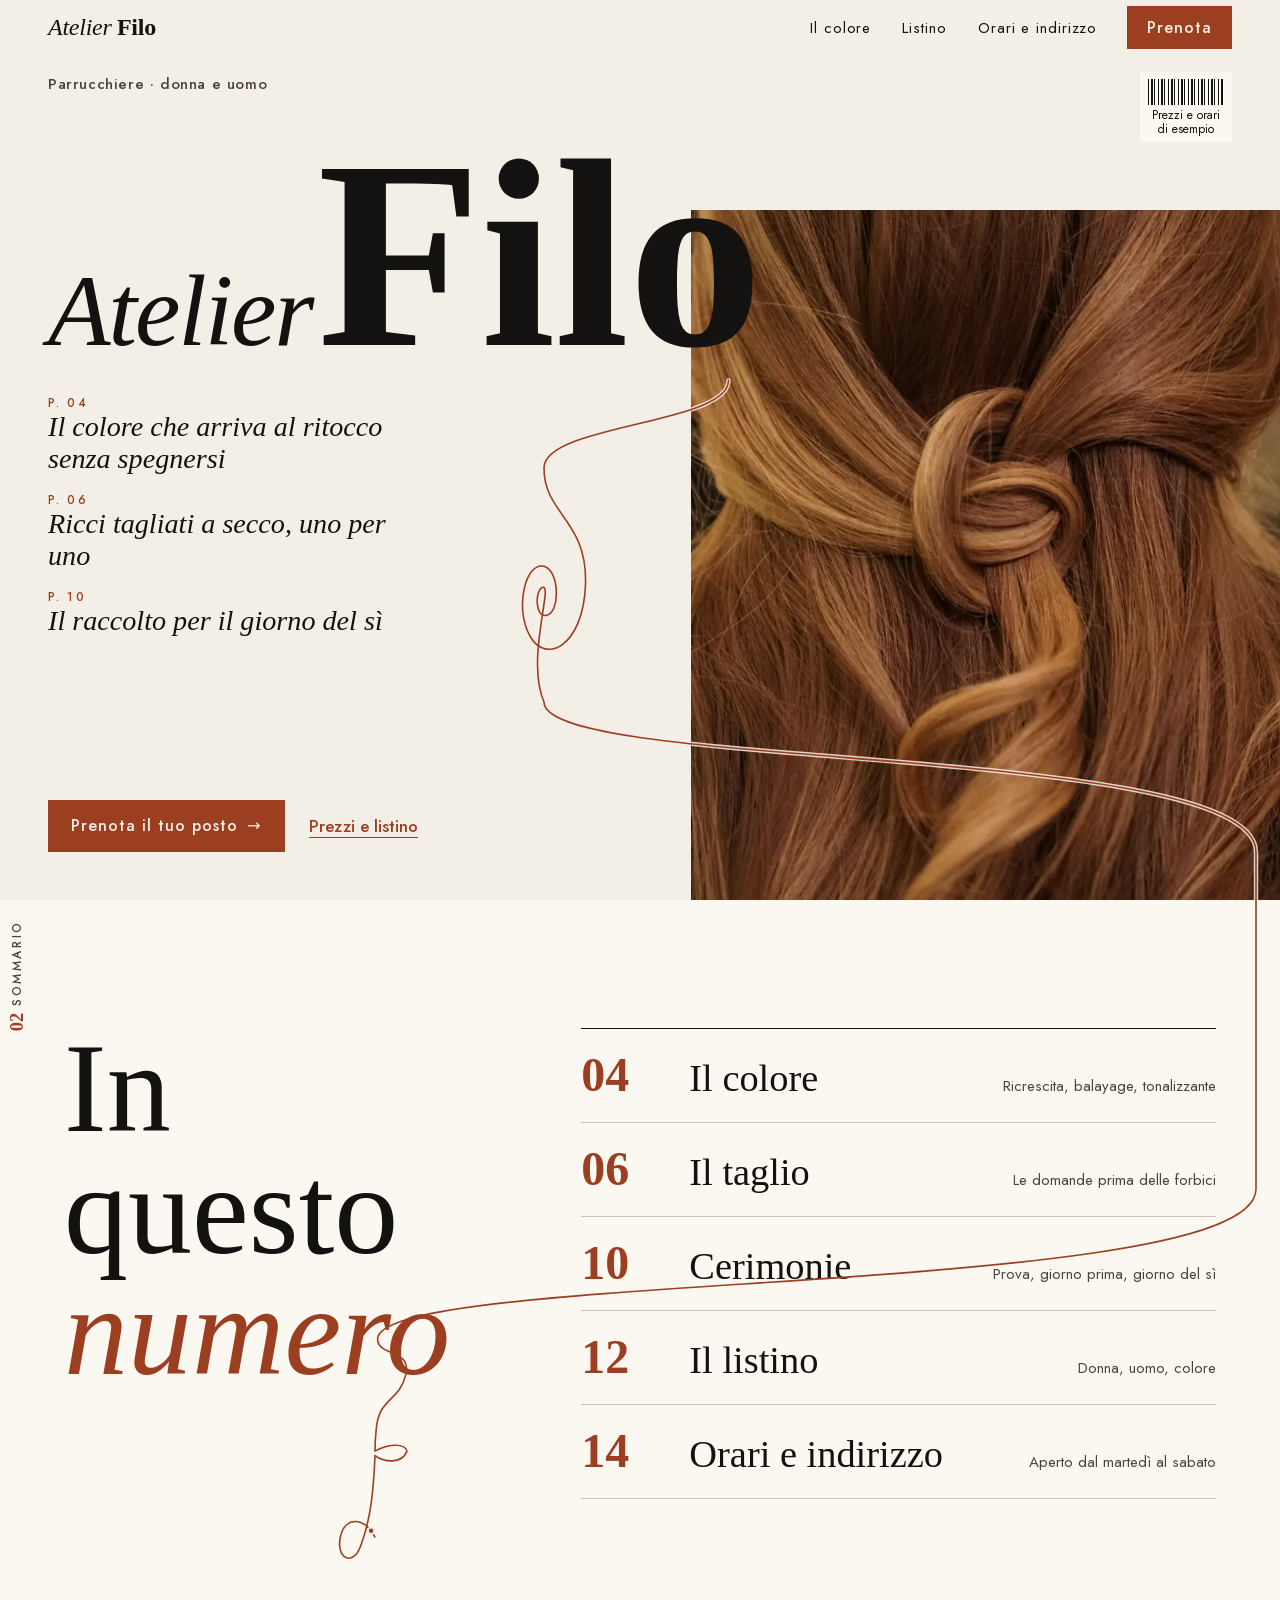
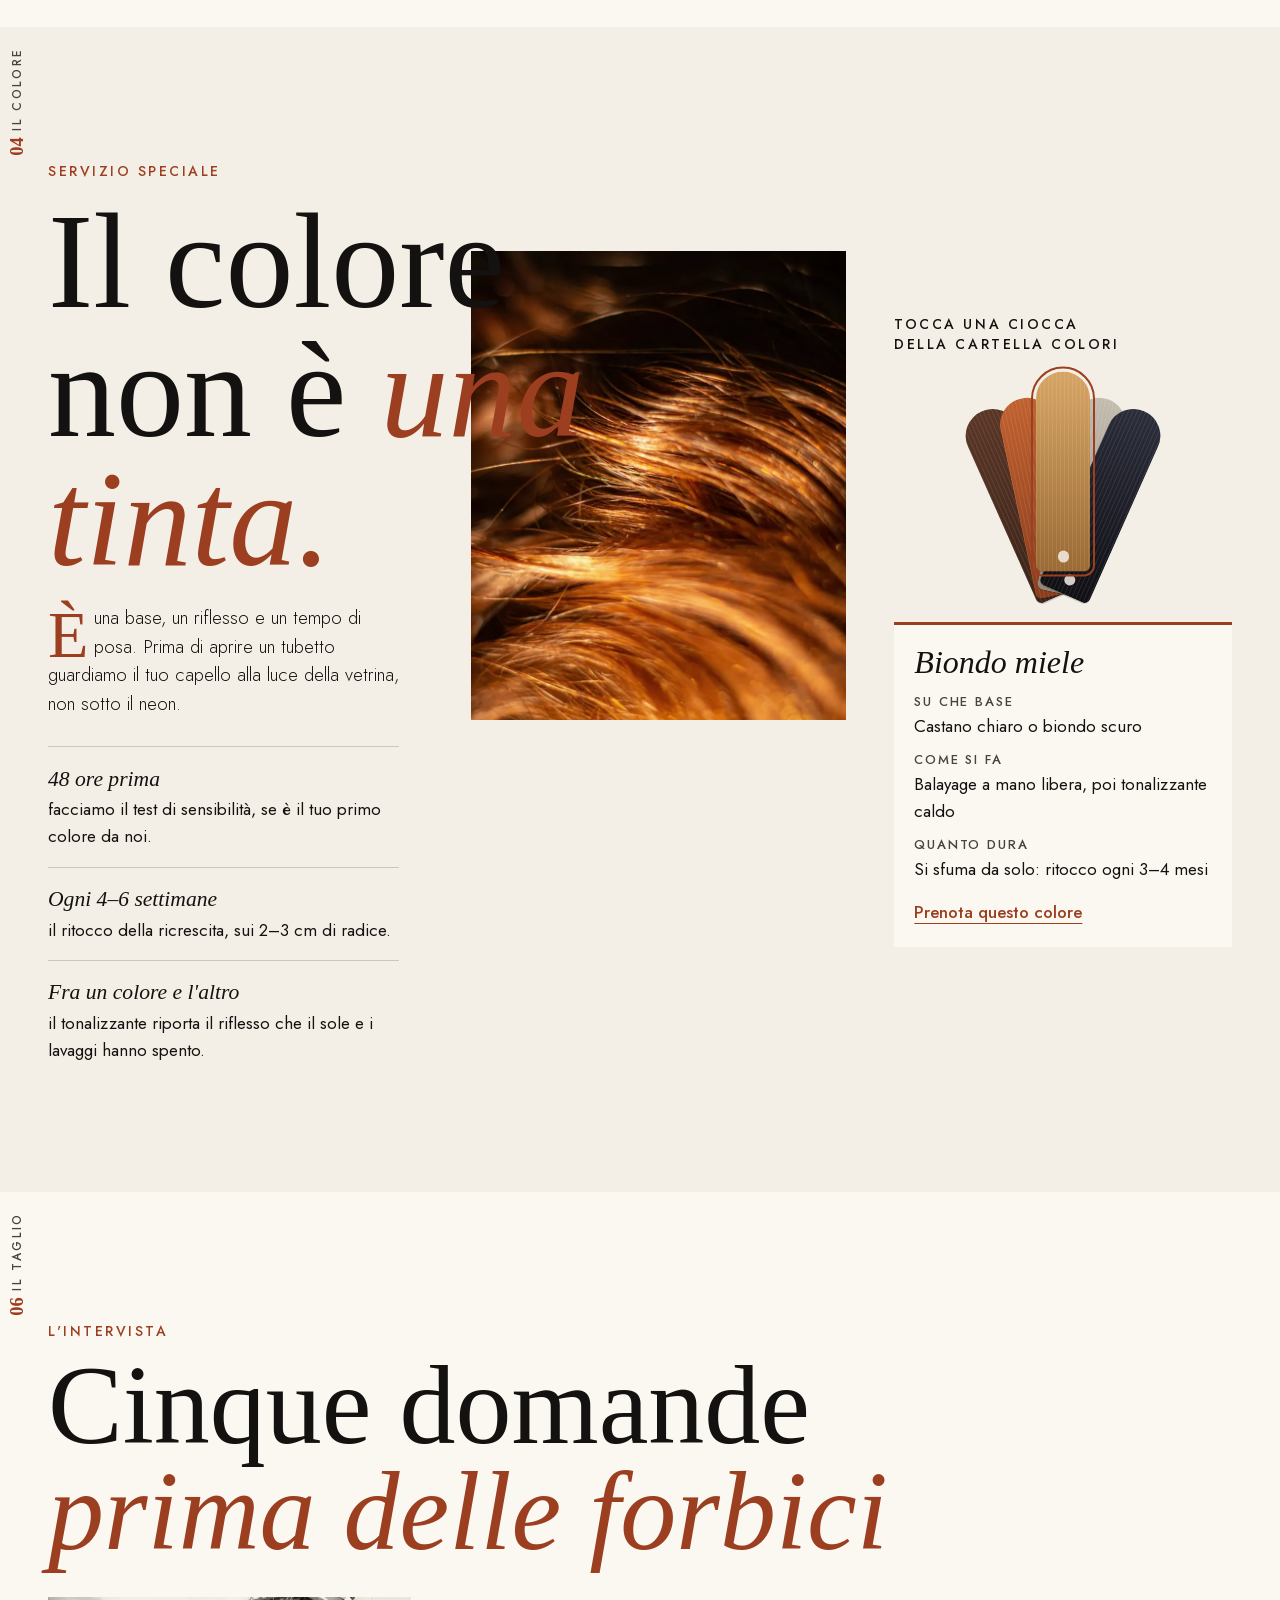
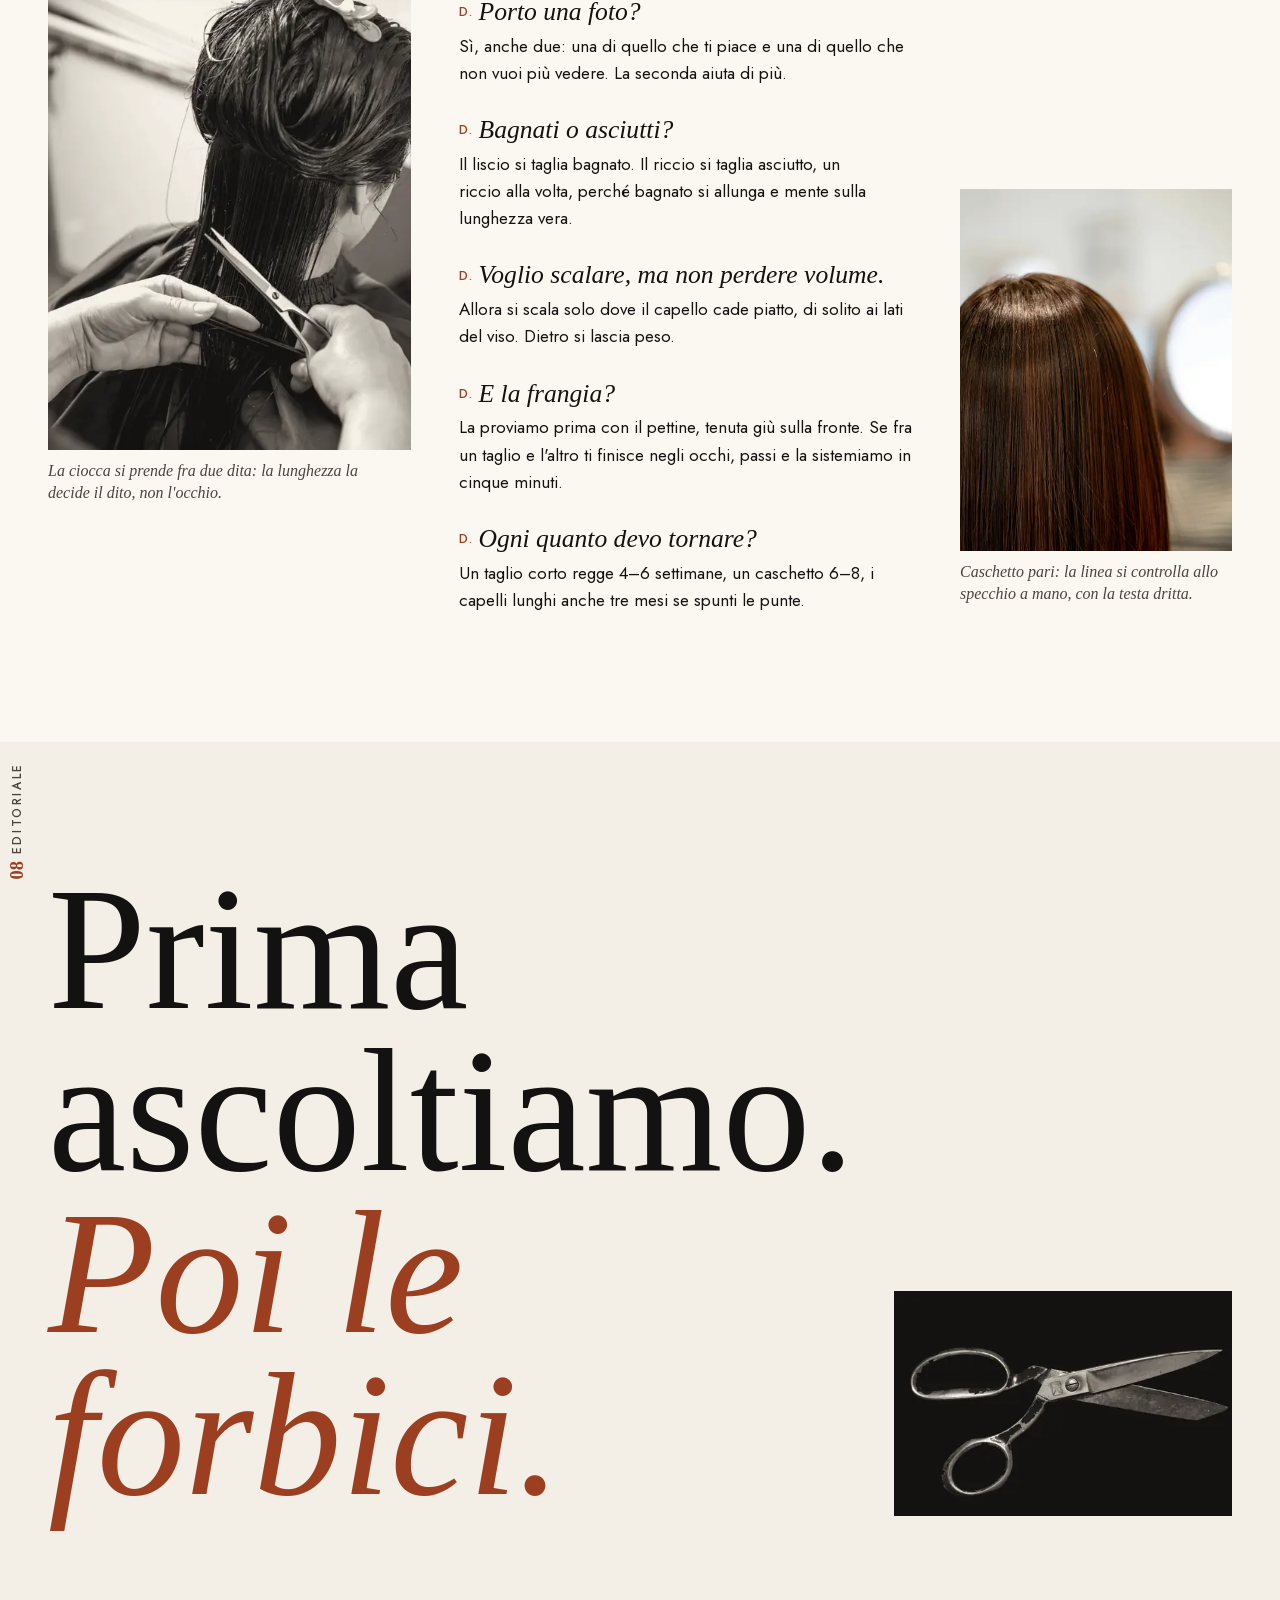
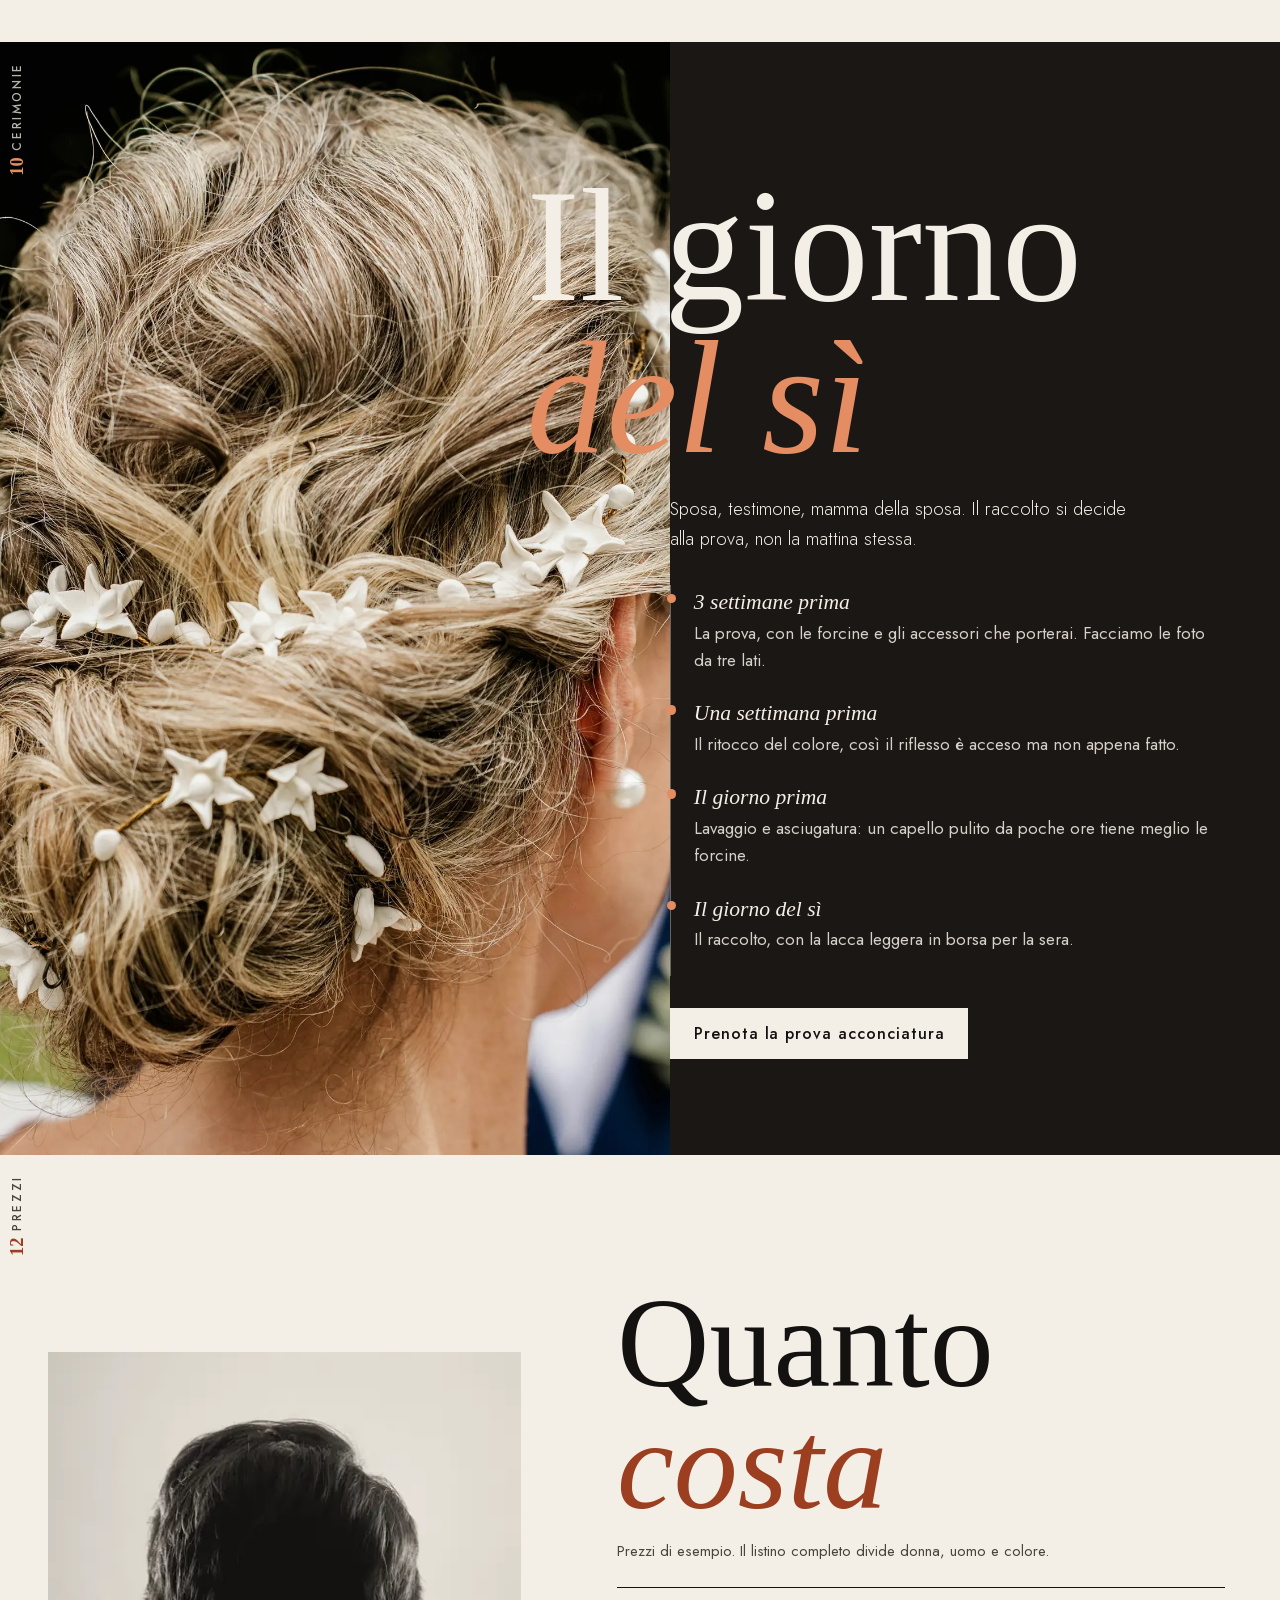
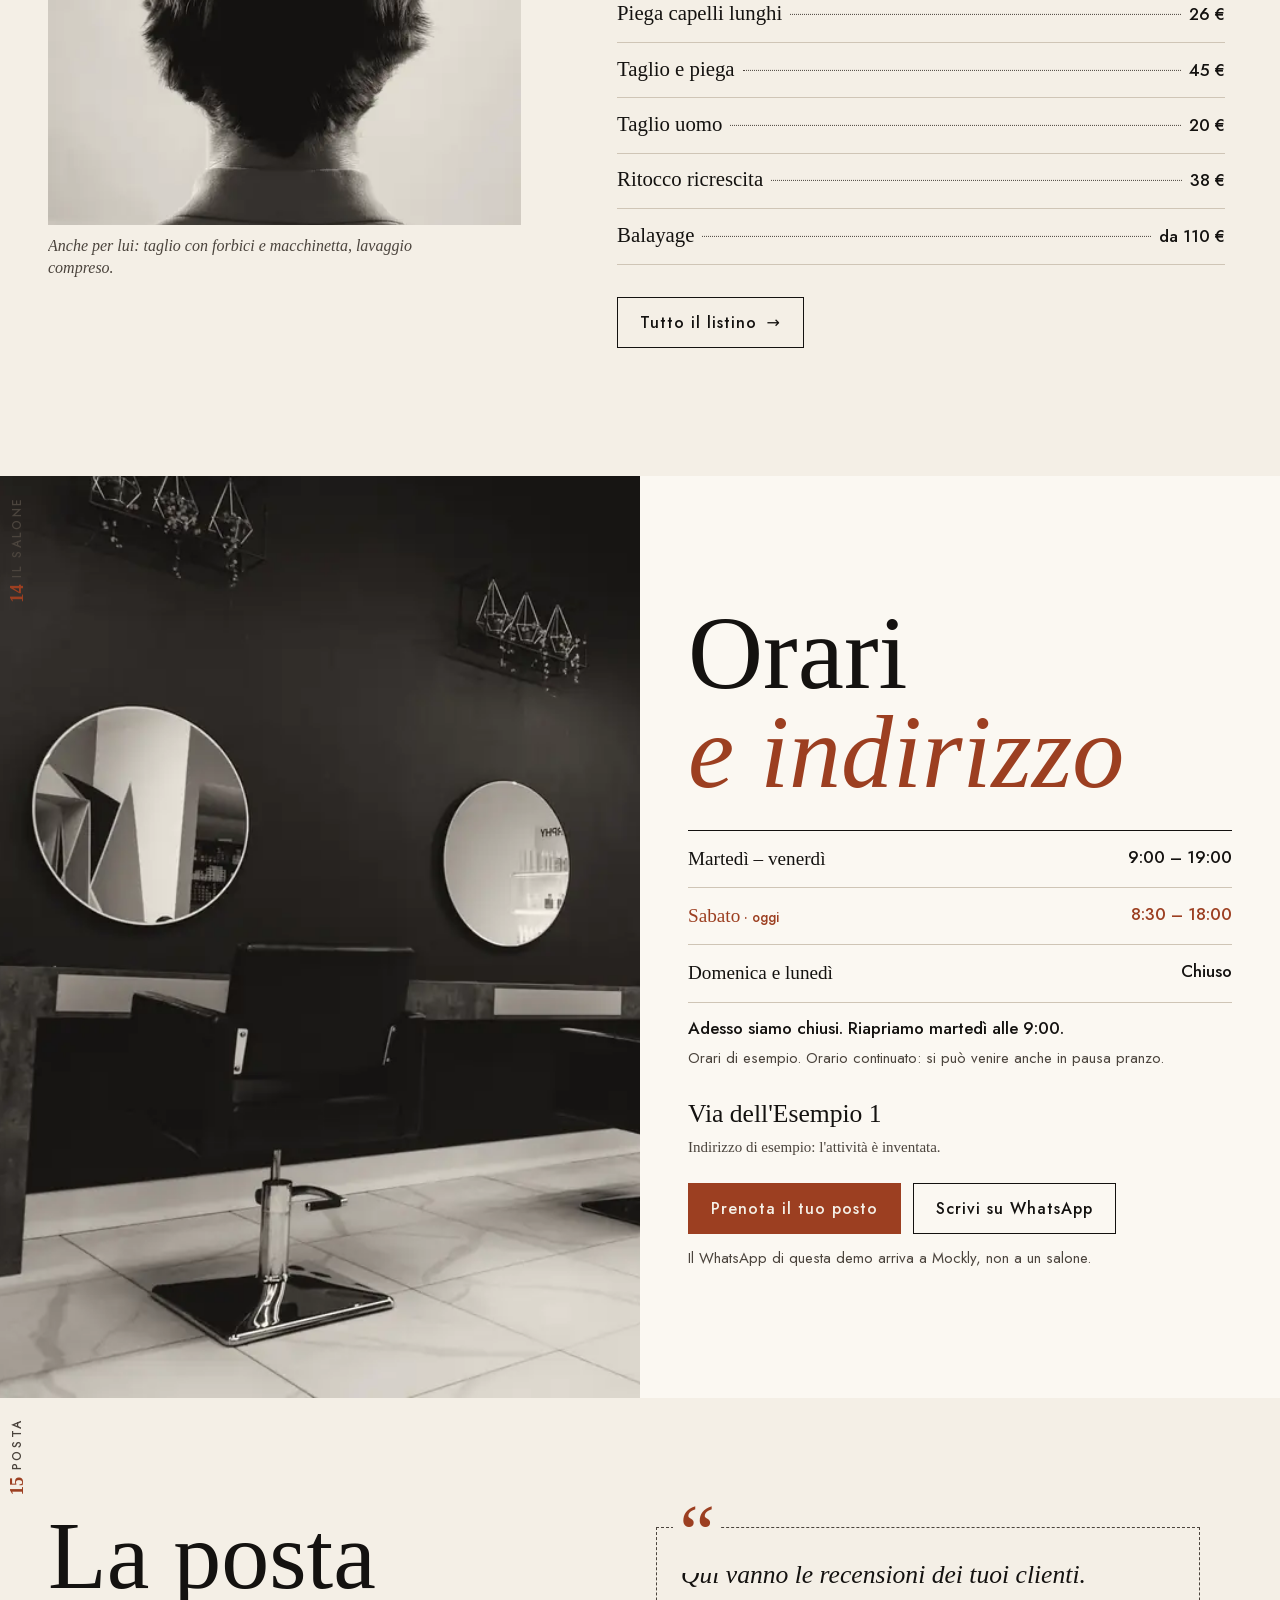
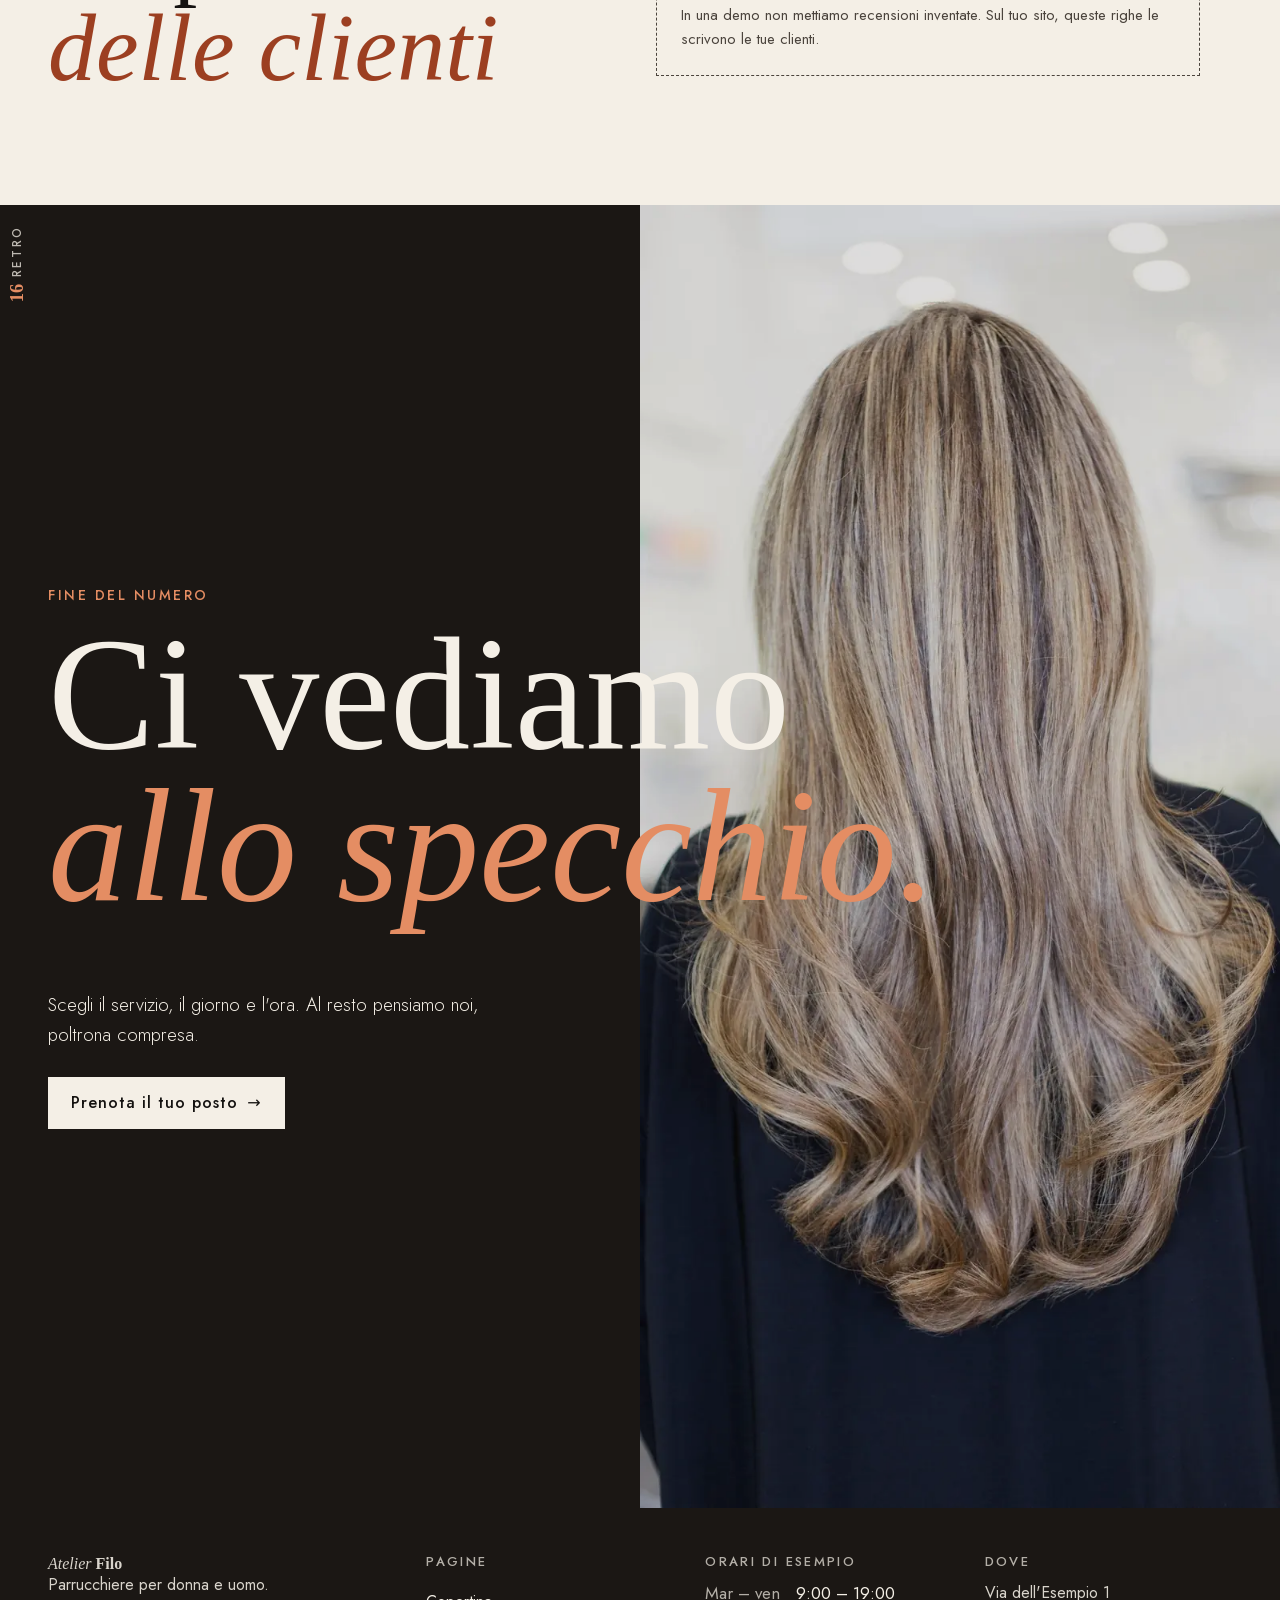
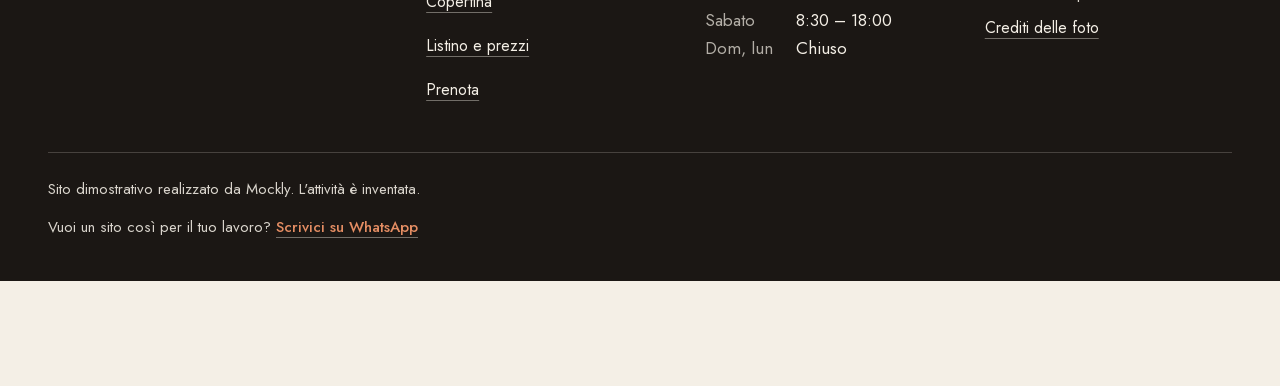
==== index.html @ 31a77845 "Bozza della home di Atelier Filo (lavoro in corso) Co-Authored-By: Claude Opus 5.5 <noreply@anthropi" ====
<!doctype html>
<html lang="it">
<head>
  <meta charset="utf-8">
  <meta name="viewport" content="width=device-width, initial-scale=1, viewport-fit=cover">
  <title>Atelier Filo — Parrucchiere per donna e uomo (sito dimostrativo)</title>
  <meta name="description" content="Atelier Filo, parrucchiere per donna e uomo: taglio, colore, balayage e raccolti da cerimonia. Listino e prenotazione in tre passi. Sito dimostrativo di Mockly: l'attività è inventata.">
  <meta name="theme-color" content="#f4efe6">
  <link rel="canonical" href="https://mockly-website.github.io/Atelier-Filo/">
  <meta property="og:type" content="website">
  <meta property="og:locale" content="it_IT">
  <meta property="og:title" content="Atelier Filo — un salone raccontato come una rivista">
  <meta property="og:description" content="Sito dimostrativo di Mockly per un parrucchiere: listino filtrabile e prenotazione in tre passi su WhatsApp.">
  <meta property="og:image" content="https://mockly-website.github.io/Atelier-Filo/assets/img/anteprima-social.jpg">
  <meta property="og:image:width" content="1200">
  <meta property="og:image:height" content="630">
  <meta property="og:image:alt" content="La copertina di Atelier Filo: la scritta del salone sopra una treccia ramata">
  <meta name="twitter:card" content="summary_large_image">
  <link rel="icon" href="assets/img/favicon.svg" type="image/svg+xml">
  <link rel="apple-touch-icon" href="assets/img/apple-touch-icon.png">
  <link rel="manifest" href="site.webmanifest">
  <link rel="preload" href="assets/fonts/bodoni-moda.woff2" as="font" type="font/woff2" crossorigin>
  <link rel="preload" as="image" href="assets/img/copertina-800.webp" imagesrcset="assets/img/copertina-480.webp 480w, assets/img/copertina-800.webp 800w, assets/img/copertina-1200.webp 1200w, assets/img/copertina-1600.webp 1600w" imagesizes="(min-width: 64em) 46vw, 100vw">
  <link rel="stylesheet" href="assets/css/style.css?v=2">
  <link rel="stylesheet" href="assets/css/home.css?v=2">
  <script>document.documentElement.classList.add('js')</script>
</head>
<body class="page-home has-dock">
  <a class="skip" href="#contenuto">Vai al contenuto</a>

  <header class="mast mast--cover" data-mast>
    <p class="mast__issue" aria-hidden="true">Numero speciale</p>
    <a class="mast__name" href="index.html" aria-label="Atelier Filo, torna alla copertina">Atelier <span>Filo</span></a>
    <nav class="mast__nav" aria-label="Principale">
      <a href="#colore">Il colore</a>
      <a href="servizi.html">Listino</a>
      <a href="#salone">Orari e indirizzo</a>
    </nav>
    <a class="btn btn--copper mast__book" href="prenota.html">Prenota</a>
    <button class="mast__menu" type="button" aria-expanded="false" aria-controls="indice" data-menu-open>
      Indice <span class="mast__menu-lines" aria-hidden="true"></span>
    </button>
  </header>

  <div class="index" id="indice" role="dialog" aria-modal="true" aria-label="Indice del sito" data-menu>
    <div class="index__veil" data-menu-close></div>
    <div class="index__sheet">
      <div class="index__top">
        <span class="kicker">Indice</span>
        <button class="index__close" type="button" aria-label="Chiudi l'indice" data-menu-close>&times;</button>
      </div>
      <ol class="index__list">
        <li><a href="index.html" aria-current="page"><span class="index__num">01</span><span class="index__label">Copertina</span></a></li>
        <li><a href="#colore"><span class="index__num">04</span><span class="index__label">Il colore</span></a></li>
        <li><a href="#taglio"><span class="index__num">06</span><span class="index__label">Il taglio</span></a></li>
        <li><a href="#cerimonie"><span class="index__num">10</span><span class="index__label">Cerimonie</span></a></li>
        <li><a href="servizi.html"><span class="index__num">12</span><span class="index__label">Listino e prezzi</span></a></li>
        <li><a href="#salone"><span class="index__num">14</span><span class="index__label">Orari e indirizzo</span></a></li>
      </ol>
      <div class="index__foot">
        <a class="btn btn--copper" href="prenota.html">Prenota il tuo posto <span class="btn__arrow" aria-hidden="true">→</span></a>
        <p>Si prenota in tre passi: servizio, giorno, ora.</p>
      </div>
    </div>
  </div>

  <main id="contenuto">

    <!-- 01 Copertina -->
    <section class="cover" aria-labelledby="titolo">
      <p class="cover__tag" data-cover-in>Parrucchiere · donna e uomo</p>
      <h1 class="cover__mast" id="titolo">
        <span class="cover__pre" data-cover-in>Atelier</span>
        <span class="cover__name" data-cover-in>Fil<span class="cover__o">o<span class="cover__start" data-hair-start></span></span></span>
      </h1>
      <figure class="cover__photo" data-cover-photo data-hair-halo>
        <img src="assets/img/copertina-800.webp"
             srcset="assets/img/copertina-480.webp 480w, assets/img/copertina-800.webp 800w, assets/img/copertina-1200.webp 1200w, assets/img/copertina-1600.webp 1600w"
             sizes="(min-width: 64em) 46vw, 100vw" width="1600" height="2616"
             alt="Capelli ramati lunghi visti da dietro, raccolti in un nodo morbido con un ricciolo che scende" fetchpriority="high">
      </figure>
      <ul class="cover__lines">
        <li data-cover-in><a href="#colore"><span>p. 04</span> Il colore che arriva al ritocco senza spegnersi</a></li>
        <li data-cover-in><a href="#taglio"><span>p. 06</span> Ricci tagliati a secco, uno per uno</a></li>
        <li data-cover-in><a href="#cerimonie"><span>p. 10</span> Il raccolto per il giorno del sì</a></li>
      </ul>
      <div class="cover__cta" data-cover-in>
        <a class="btn btn--copper" href="prenota.html">Prenota il tuo posto <span class="btn__arrow" aria-hidden="true">→</span></a>
        <a class="text-link" href="servizi.html">Prezzi e listino</a>
      </div>
      <p class="cover__barcode" aria-label="Avviso: prezzi e orari di esempio">
        <span class="cover__bars" aria-hidden="true"></span>
        <span>Prezzi e orari di esempio</span>
      </p>
      <div class="glyph glyph--cover" data-hair="ricciolo" aria-hidden="true"></div>
    </section>

    <!-- 02 Sommario -->
    <section class="contents" aria-labelledby="sommario-titolo">
      <p class="folio" aria-hidden="true"><b>02</b> Sommario</p>
      <div class="contents__inner">
        <h2 class="contents__title rise" id="sommario-titolo">In questo<br><em>numero</em></h2>
        <ol class="contents__list">
          <li class="rise"><a href="#colore"><span class="contents__num">04</span><span class="contents__name">Il colore</span><span class="contents__desc">Ricrescita, balayage, tonalizzante</span></a></li>
          <li class="rise" data-delay="1"><a href="#taglio"><span class="contents__num">06</span><span class="contents__name">Il taglio</span><span class="contents__desc">Le domande prima delle forbici</span></a></li>
          <li class="rise" data-delay="2"><a href="#cerimonie"><span class="contents__num">10</span><span class="contents__name">Cerimonie</span><span class="contents__desc">Prova, giorno prima, giorno del sì</span></a></li>
          <li class="rise" data-delay="3"><a href="servizi.html"><span class="contents__num">12</span><span class="contents__name">Il listino</span><span class="contents__desc">Donna, uomo, colore</span></a></li>
          <li class="rise" data-delay="3"><a href="#salone"><span class="contents__num">14</span><span class="contents__name">Orari e indirizzo</span><span class="contents__desc">Aperto dal martedì al sabato</span></a></li>
        </ol>
      </div>
      <div class="glyph glyph--contents" data-hair="f" aria-hidden="true"></div>
    </section>

    <!-- 04 Il colore -->
    <section class="color" id="colore" aria-labelledby="colore-titolo">
      <p class="folio" aria-hidden="true"><b>04</b> Il colore</p>
      <figure class="color__photo unveil" data-hair-halo>
        <img src="assets/img/riflesso-800.webp"
             srcset="assets/img/riflesso-480.webp 480w, assets/img/riflesso-800.webp 800w, assets/img/riflesso-1200.webp 1200w, assets/img/riflesso-1600.webp 1600w"
             sizes="(min-width: 64em) 40vw, 92vw" width="1600" height="1920" loading="lazy"
             alt="Primo piano di capelli castani con riflessi rame accesi dalla luce">
      </figure>
      <div class="color__text">
        <p class="kicker rise">Servizio speciale</p>
        <h2 class="color__title rise" id="colore-titolo">Il colore<br>non è <em>una tinta.</em></h2>
        <p class="color__lead rise">È una base, un riflesso e un tempo di posa. Prima di aprire un tubetto guardiamo il tuo capello alla luce della vetrina, non sotto il neon.</p>
        <ul class="color__facts">
          <li class="rise"><strong>48 ore prima</strong> facciamo il test di sensibilità, se è il tuo primo colore da noi.</li>
          <li class="rise" data-delay="1"><strong>Ogni 4–6 settimane</strong> il ritocco della ricrescita, sui 2–3 cm di radice.</li>
          <li class="rise" data-delay="2"><strong>Fra un colore e l'altro</strong> il tonalizzante riporta il riflesso che il sole e i lavaggi hanno spento.</li>
        </ul>
      </div>

      <div class="fan-block">
        <h3 class="fan-block__title rise">Tocca una ciocca della cartella colori</h3>
        <div class="fan" role="group" aria-label="Cartella colori" data-fan>
          <button class="fan__strand" type="button" aria-pressed="false" data-tone="cioccolato" style="--tone-a:#3a2318;--tone-b:#5a3626;--r:-24deg"><span class="visually-hidden">Castano cioccolato</span></button>
          <button class="fan__strand" type="button" aria-pressed="false" data-tone="rame" style="--tone-a:#8a3c1c;--tone-b:#c0612f;--r:-12deg"><span class="visually-hidden">Rame</span></button>
          <button class="fan__strand" type="button" aria-pressed="true" data-tone="miele" style="--tone-a:#9b6a35;--tone-b:#d6a565;--r:0deg"><span class="visually-hidden">Biondo miele</span></button>
          <button class="fan__strand" type="button" aria-pressed="false" data-tone="cenere" style="--tone-a:#8d8579;--tone-b:#c4bcae;--r:12deg"><span class="visually-hidden">Biondo cenere</span></button>
          <button class="fan__strand" type="button" aria-pressed="false" data-tone="corvino" style="--tone-a:#0f0f14;--tone-b:#2b2d3a;--r:24deg"><span class="visually-hidden">Nero blu</span></button>
        </div>
        <div class="fan__card" aria-live="polite" data-fan-card>
          <p class="fan__name">Biondo miele</p>
          <dl class="fan__meta">
            <div><dt>Su che base</dt><dd>Castano chiaro o biondo scuro</dd></div>
            <div><dt>Come si fa</dt><dd>Balayage a mano libera, poi tonalizzante caldo</dd></div>
            <div><dt>Quanto dura</dt><dd>Si sfuma da solo: ritocco ogni 3–4 mesi</dd></div>
          </dl>
          <a class="text-link" href="prenota.html?servizio=balayage">Prenota questo colore</a>
        </div>
      </div>
      <div class="glyph glyph--color" data-hair="nodo" aria-hidden="true"></div>
    </section>

    <!-- 06 Il taglio -->
    <section class="cut" id="taglio" aria-labelledby="taglio-titolo">
      <p class="folio" aria-hidden="true"><b>06</b> Il taglio</p>
      <header class="cut__head">
        <p class="kicker rise">L'intervista</p>
        <h2 class="cut__title rise" id="taglio-titolo">Cinque domande<br><em>prima delle forbici</em></h2>
      </header>
      <figure class="cut__photo unveil" data-hair-halo>
        <img src="assets/img/taglio-800.webp"
             srcset="assets/img/taglio-480.webp 480w, assets/img/taglio-800.webp 800w, assets/img/taglio-1200.webp 1200w, assets/img/taglio-1600.webp 1600w"
             sizes="(min-width: 64em) 34vw, 100vw" width="1600" height="2000" loading="lazy"
             alt="In bianco e nero: mani che tagliano una ciocca di capelli bagnati con le forbici">
        <figcaption>La ciocca si prende fra due dita: la lunghezza la decide il dito, non l'occhio.</figcaption>
      </figure>
      <div class="cut__qa">
        <div class="qa rise">
          <p class="qa__q">Porto una foto?</p>
          <p class="qa__a">Sì, anche due: una di quello che ti piace e una di quello che non vuoi più vedere. La seconda aiuta di più.</p>
        </div>
        <div class="qa rise">
          <p class="qa__q">Bagnati o asciutti?</p>
          <p class="qa__a">Il liscio si taglia bagnato. Il riccio si taglia asciutto, un riccio alla volta, perché bagnato si allunga e mente sulla lunghezza vera.</p>
        </div>
        <div class="qa rise">
          <p class="qa__q">Voglio scalare, ma non perdere volume.</p>
          <p class="qa__a">Allora si scala solo dove il capello cade piatto, di solito ai lati del viso. Dietro si lascia peso.</p>
        </div>
        <div class="qa rise">
          <p class="qa__q">E la frangia?</p>
          <p class="qa__a">La proviamo prima con il pettine, tenuta giù sulla fronte. Se fra un taglio e l'altro ti finisce negli occhi, passi e la sistemiamo in cinque minuti.</p>
        </div>
        <div class="qa rise">
          <p class="qa__q">Ogni quanto devo tornare?</p>
          <p class="qa__a">Un taglio corto regge 4–6 settimane, un caschetto 6–8, i capelli lunghi anche tre mesi se spunti le punte.</p>
        </div>
      </div>
      <figure class="cut__inset unveil">
        <img src="assets/img/bob-480.webp"
             srcset="assets/img/bob-480.webp 480w, assets/img/bob-800.webp 800w"
             sizes="(min-width: 64em) 18vw, 48vw" width="1600" height="2077" loading="lazy"
             alt="Caschetto castano liscio visto da dietro, con la linea delle punte netta">
        <figcaption>Caschetto pari: la linea si controlla allo specchio a mano, con la testa dritta.</figcaption>
      </figure>
    </section>

    <!-- 08 Pagina quasi vuota -->
    <section class="quiet" aria-labelledby="quiet-titolo">
      <p class="folio" aria-hidden="true"><b>08</b> Editoriale</p>
      <h2 class="quiet__line rise" id="quiet-titolo">Prima<br>ascoltiamo.<br><em>Poi le forbici.</em></h2>
      <figure class="quiet__scissors rise" data-hair-halo data-delay="1">
        <img src="assets/img/forbici-480.webp"
             srcset="assets/img/forbici-480.webp 480w, assets/img/forbici-800.webp 800w"
             sizes="(min-width: 64em) 22vw, 58vw" width="1600" height="1064" loading="lazy"
             alt="Un paio di forbici da parrucchiere aperte su fondo nero">
      </figure>
      <div class="glyph glyph--quiet" data-hair="forbici" aria-hidden="true"></div>
    </section>

    <!-- 10 Cerimonie -->
    <section class="ceremony on-dark" id="cerimonie" aria-labelledby="cerimonie-titolo">
      <p class="folio" aria-hidden="true"><b>10</b> Cerimonie</p>
      <figure class="ceremony__photo">
        <img src="assets/img/raccolto-800.webp"
             srcset="assets/img/raccolto-480.webp 480w, assets/img/raccolto-800.webp 800w, assets/img/raccolto-1200.webp 1200w, assets/img/raccolto-1600.webp 1600w"
             sizes="100vw" width="1600" height="1963" loading="lazy"
             alt="Raccolto morbido biondo con piccoli fiori bianchi e perle fra le ciocche, visto da dietro">
      </figure>
      <div class="ceremony__body">
        <h2 class="ceremony__title rise" id="cerimonie-titolo">Il giorno<br><em>del sì</em></h2>
        <p class="ceremony__lead rise">Sposa, testimone, mamma della sposa. Il raccolto si decide alla prova, non la mattina stessa.</p>
        <ol class="timeline">
          <li class="rise"><span class="timeline__when">3 settimane prima</span><span class="timeline__what">La prova, con le forcine e gli accessori che porterai. Facciamo le foto da tre lati.</span></li>
          <li class="rise" data-delay="1"><span class="timeline__when">Una settimana prima</span><span class="timeline__what">Il ritocco del colore, così il riflesso è acceso ma non appena fatto.</span></li>
          <li class="rise" data-delay="2"><span class="timeline__when">Il giorno prima</span><span class="timeline__what">Lavaggio e asciugatura: un capello pulito da poche ore tiene meglio le forcine.</span></li>
          <li class="rise" data-delay="3"><span class="timeline__when">Il giorno del sì</span><span class="timeline__what">Il raccolto, con la lacca leggera in borsa per la sera.</span></li>
        </ol>
        <a class="btn btn--light rise" href="prenota.html?servizio=prova-raccolto">Prenota la prova acconciatura</a>
      </div>
      <div class="glyph glyph--ceremony" data-hair="onda" aria-hidden="true"></div>
    </section>

    <!-- 12 Prezzi in breve -->
    <section class="prices" aria-labelledby="prezzi-titolo">
      <p class="folio" aria-hidden="true"><b>12</b> Prezzi</p>
      <div class="prices__inner">
        <h2 class="prices__title rise" id="prezzi-titolo">Quanto<br><em>costa</em></h2>
        <p class="note rise">Prezzi di esempio. Il listino completo divide donna, uomo e colore.</p>
        <ul class="pricelist">
          <li class="rise"><span class="pricelist__name">Piega capelli lunghi</span><span class="pricelist__dots" aria-hidden="true"></span><span class="pricelist__price">26 €</span></li>
          <li class="rise"><span class="pricelist__name">Taglio e piega</span><span class="pricelist__dots" aria-hidden="true"></span><span class="pricelist__price">45 €</span></li>
          <li class="rise"><span class="pricelist__name">Taglio uomo</span><span class="pricelist__dots" aria-hidden="true"></span><span class="pricelist__price">20 €</span></li>
          <li class="rise"><span class="pricelist__name">Ritocco ricrescita</span><span class="pricelist__dots" aria-hidden="true"></span><span class="pricelist__price">38 €</span></li>
          <li class="rise"><span class="pricelist__name">Balayage</span><span class="pricelist__dots" aria-hidden="true"></span><span class="pricelist__price">da 110 €</span></li>
        </ul>
        <a class="btn btn--ghost rise" href="servizi.html">Tutto il listino <span class="btn__arrow" aria-hidden="true">→</span></a>
      </div>
      <figure class="prices__photo unveil" data-hair-halo>
        <img src="assets/img/uomo-480.webp"
             srcset="assets/img/uomo-480.webp 480w, assets/img/uomo-800.webp 800w, assets/img/uomo-1200.webp 1200w"
             sizes="(min-width: 64em) 30vw, 60vw" width="1200" height="1251" loading="lazy"
             alt="In bianco e nero: la nuca di un uomo con un taglio corto e sfumato">
        <figcaption>Anche per lui: taglio con forbici e macchinetta, lavaggio compreso.</figcaption>
      </figure>
    </section>

    <!-- 14 Il salone -->
    <section class="salon" id="salone" aria-labelledby="salone-titolo">
      <p class="folio" aria-hidden="true"><b>14</b> Il salone</p>
      <figure class="salon__photo unveil" data-hair-halo>
        <img src="assets/img/salone-800.webp"
             srcset="assets/img/salone-480.webp 480w, assets/img/salone-800.webp 800w, assets/img/salone-1200.webp 1200w, assets/img/salone-1600.webp 1600w"
             sizes="(min-width: 64em) 48vw, 100vw" width="1600" height="1536" loading="lazy"
             alt="In bianco e nero: tre poltrone da parrucchiere davanti a specchi tondi su una parete scura">
      </figure>
      <div class="salon__text">
        <h2 class="salon__title rise" id="salone-titolo">Orari<br><em>e indirizzo</em></h2>
        <dl class="hours" data-hours>
          <div data-day="2 3 4 5"><dt>Martedì – venerdì</dt><dd>9:00 – 19:00</dd></div>
          <div data-day="6"><dt>Sabato</dt><dd>8:30 – 18:00</dd></div>
          <div data-day="0 1"><dt>Domenica e lunedì</dt><dd>Chiuso</dd></div>
        </dl>
        <p class="hours__today" data-hours-today hidden></p>
        <p class="note">Orari di esempio. Orario continuato: si può venire anche in pausa pranzo.</p>
        <address class="salon__address">
          <span>Via dell'Esempio 1</span>
          <span class="note">Indirizzo di esempio: l'attività è inventata.</span>
        </address>
        <div class="salon__actions">
          <a class="btn btn--copper" href="prenota.html">Prenota il tuo posto</a>
          <a class="btn btn--ghost" href="https://wa.me/393517578080?text=Ciao%20Mockly%2C%20sto%20guardando%20la%20demo%20Atelier%20Filo%20e%20vorrei%20un%20sito%20cos%C3%AC%20per%20il%20mio%20salone." target="_blank" rel="noopener">Scrivi su WhatsApp</a>
        </div>
        <p class="note">Il WhatsApp di questa demo arriva a Mockly, non a un salone.</p>
      </div>
      <div class="glyph glyph--salon" data-hair="ricciolo" aria-hidden="true"></div>
    </section>

    <!-- 15 Posta -->
    <section class="letters" aria-labelledby="posta-titolo">
      <p class="folio" aria-hidden="true"><b>15</b> Posta</p>
      <h2 class="letters__title rise" id="posta-titolo">La posta<br><em>delle clienti</em></h2>
      <div class="letters__slot rise">
        <span class="letters__mark" aria-hidden="true">“</span>
        <p>Qui vanno le recensioni dei tuoi clienti.</p>
        <p class="note">In una demo non mettiamo recensioni inventate. Sul tuo sito, queste righe le scrivono le tue clienti.</p>
      </div>
    </section>

    <!-- 16 Retro di copertina -->
    <section class="back on-dark" aria-labelledby="retro-titolo">
      <p class="folio" aria-hidden="true"><b>16</b> Retro</p>
      <figure class="back__photo">
        <img src="assets/img/lunghi-800.webp"
             srcset="assets/img/lunghi-480.webp 480w, assets/img/lunghi-800.webp 800w, assets/img/lunghi-1200.webp 1200w, assets/img/lunghi-1600.webp 1600w"
             sizes="(min-width: 64em) 44vw, 100vw" width="1600" height="3257" loading="lazy"
             alt="Lunghi capelli biondi mossi, appena asciugati, visti da dietro in un salone">
      </figure>
      <div class="back__text">
        <p class="kicker rise">Fine del numero</p>
        <h2 class="back__title rise" id="retro-titolo">Ci vediamo<br><em>allo specchio.</em></h2>
        <div class="glyph glyph--back" data-hair="firma" aria-hidden="true"></div>
        <p class="back__lead rise">Scegli il servizio, il giorno e l'ora. Al resto pensiamo noi, poltrona compresa.</p>
        <a class="btn btn--light rise" href="prenota.html">Prenota il tuo posto <span class="btn__arrow" aria-hidden="true">→</span></a>
      </div>
    </section>
  </main>

  <footer class="colophon on-dark">
    <div class="colophon__grid">
      <div>
        <p class="colophon__name">Atelier <span>Filo</span></p>
        <p>Parrucchiere per donna e uomo.</p>
      </div>
      <div>
        <h2>Pagine</h2>
        <ul>
          <li><a href="index.html">Copertina</a></li>
          <li><a href="servizi.html">Listino e prezzi</a></li>
          <li><a href="prenota.html">Prenota</a></li>
        </ul>
      </div>
      <div>
        <h2>Orari di esempio</h2>
        <dl class="colophon__hours">
          <dt>Mar – ven</dt><dd>9:00 – 19:00</dd>
          <dt>Sabato</dt><dd>8:30 – 18:00</dd>
          <dt>Dom, lun</dt><dd>Chiuso</dd>
        </dl>
      </div>
      <div>
        <h2>Dove</h2>
        <p>Via dell'Esempio 1</p>
        <p><a href="CREDITI.md">Crediti delle foto</a></p>
      </div>
    </div>
    <div class="demo-note">
      <p>Sito dimostrativo realizzato da Mockly. L'attività è inventata.</p>
      <p>Vuoi un sito così per il tuo lavoro? <a href="https://wa.me/393517578080?text=Ciao%20Mockly%2C%20ho%20visto%20la%20demo%20Atelier%20Filo%20e%20vorrei%20un%20sito%20cos%C3%AC." target="_blank" rel="noopener">Scrivici su WhatsApp</a></p>
    </div>
  </footer>

  <nav class="dock" aria-label="Azioni rapide" data-dock>
    <a class="btn btn--copper" href="prenota.html">Prenota il tuo posto</a>
    <a class="btn btn--ghost" href="servizi.html">Prezzi</a>
  </nav>

  <script src="assets/js/main.js?v=2"></script>
  <script src="assets/js/home.js?v=2"></script>
</body>
</html>
---- assets/css/style.css ----
/* Atelier Filo — demo Mockly
   Idea: un numero speciale di una rivista di moda. Ogni sezione è una pagina. */

@font-face {
  font-family: "Bodoni Moda";
  src: url("../fonts/bodoni-moda.woff2") format("woff2");
  font-weight: 400 900;
  font-style: normal;
  font-display: swap;
}
@font-face {
  font-family: "Bodoni Moda";
  src: url("../fonts/bodoni-moda-italic.woff2") format("woff2");
  font-weight: 400 900;
  font-style: italic;
  font-display: swap;
}
@font-face {
  font-family: "Jost";
  src: url("../fonts/jost.woff2") format("woff2");
  font-weight: 300 500;
  font-style: normal;
  font-display: swap;
}

:root {
  --ivory: #f4efe6;
  --paper: #fbf8f2;
  --ink: #141210;
  --ink-soft: #4b443d;
  --rule: #cfc5b6;
  --copper: #9c3f21;
  --copper-dark: #7c3018;
  --copper-light: #e48d63;
  --night: #1b1714;

  --serif: "Bodoni Moda", "Didot", "Bodoni 72", Georgia, serif;
  --sans: "Jost", "Futura", "Avenir Next", system-ui, sans-serif;

  --gutter: clamp(1rem, 4.5vw, 3rem);
  --mast-h: 3.5rem;
  --dock-h: 4.75rem;
  --ease: cubic-bezier(0.22, 1, 0.36, 1);
}

*,
*::before,
*::after {
  box-sizing: border-box;
}

html {
  -webkit-text-size-adjust: 100%;
  text-size-adjust: 100%;
  scroll-padding-top: calc(var(--mast-h) + 1rem);
  overflow-x: clip;
  background: var(--ivory);
}

body {
  margin: 0;
  position: relative;
  min-height: 100vh;
  background: var(--ivory);
  color: var(--ink);
  font-family: var(--sans);
  font-weight: 400;
  font-size: 1.0625rem;
  line-height: 1.6;
  overflow-x: clip;
  -webkit-font-smoothing: antialiased;
}

body.is-locked {
  overflow: hidden;
}

img {
  display: block;
  max-width: 100%;
  height: auto;
}

a {
  color: inherit;
}

button,
input,
select,
textarea {
  font: inherit;
  color: inherit;
}

h1,
h2,
h3,
p,
ul,
ol,
figure,
blockquote,
dl,
dd {
  margin: 0;
}

ul,
ol {
  padding: 0;
  list-style: none;
}

h1,
h2,
h3 {
  font-family: var(--serif);
  font-weight: 500;
  line-height: 0.95;
  text-wrap: balance;
}

p {
  text-wrap: pretty;
}

:focus-visible {
  outline: 2px solid var(--copper);
  outline-offset: 3px;
}

.on-dark :focus-visible,
.on-dark:focus-visible {
  outline-color: var(--copper-light);
}

.visually-hidden {
  position: absolute !important;
  width: 1px;
  height: 1px;
  padding: 0;
  margin: -1px;
  overflow: hidden;
  clip: rect(0 0 0 0);
  white-space: nowrap;
  border: 0;
}

.skip {
  position: absolute;
  left: 0.5rem;
  top: -4rem;
  z-index: 100;
  padding: 0.75rem 1rem;
  background: var(--ink);
  color: var(--ivory);
  text-decoration: none;
}
.skip:focus {
  top: 0.5rem;
}

/* ---------- Elementi comuni ---------- */

.kicker {
  font-family: var(--sans);
  font-size: 0.875rem;
  font-weight: 500;
  letter-spacing: 0.18em;
  text-transform: uppercase;
}

.btn {
  display: inline-flex;
  align-items: center;
  justify-content: center;
  gap: 0.6em;
  min-height: 3rem;
  padding: 0.75rem 1.4rem;
  border: 1px solid var(--ink);
  border-radius: 0;
  background: var(--ink);
  color: var(--ivory);
  font-family: var(--sans);
  font-size: 1rem;
  font-weight: 500;
  letter-spacing: 0.06em;
  text-decoration: none;
  cursor: pointer;
  transition: background-color 0.15s, color 0.15s, transform 0.15s var(--ease);
  -webkit-tap-highlight-color: transparent;
}
.btn:hover {
  background: var(--copper);
  border-color: var(--copper);
}
.btn:active {
  transform: scale(0.97);
}
.btn--copper {
  background: var(--copper);
  border-color: var(--copper);
}
.btn--copper:hover {
  background: var(--copper-dark);
  border-color: var(--copper-dark);
}
.btn--ghost {
  background: transparent;
  color: var(--ink);
}
.btn--ghost:hover {
  background: var(--ink);
  border-color: var(--ink);
  color: var(--ivory);
}
.btn--light {
  background: var(--ivory);
  border-color: var(--ivory);
  color: var(--ink);
}
.btn--light:hover {
  background: var(--copper-light);
  border-color: var(--copper-light);
  color: var(--ink);
}
.btn__arrow {
  transition: transform 0.2s var(--ease);
}
.btn:hover .btn__arrow {
  transform: translateX(4px);
}

.text-link {
  display: inline-flex;
  align-items: center;
  min-height: 2.75rem;
  color: var(--copper);
  font-weight: 500;
  text-decoration: underline;
  text-decoration-thickness: 1px;
  text-underline-offset: 0.3em;
}
.text-link:hover {
  color: var(--ink);
}

.note {
  font-size: 0.9375rem;
  color: var(--ink-soft);
}

/* Numero di pagina a lato, come nelle riviste */
.folio {
  position: absolute;
  top: 1.25rem;
  left: 0.2rem;
  transform: rotate(180deg);
  z-index: 3;
  writing-mode: vertical-rl;
  font-family: var(--sans);
  font-size: 0.75rem;
  font-weight: 500;
  letter-spacing: 0.22em;
  text-transform: uppercase;
  color: var(--ink-soft);
  pointer-events: none;
  white-space: nowrap;
}
.folio b {
  font-family: var(--serif);
  font-size: 1.15rem;
  font-weight: 600;
  letter-spacing: 0;
  color: var(--copper);
}
.on-dark .folio {
  color: rgba(244, 239, 230, 0.75);
}
.on-dark .folio b {
  color: var(--copper-light);
}

/* ---------- Testata fissa ---------- */

.mast {
  position: fixed;
  inset: 0 0 auto;
  z-index: 40;
  height: var(--mast-h);
  display: flex;
  align-items: center;
  gap: 1rem;
  padding: 0 0.5rem 0 var(--gutter);
  background: var(--ivory);
  border-bottom: 1px solid transparent;
  transition: border-color 0.25s;
}
.mast.is-scrolled {
  border-bottom-color: var(--rule);
}
.mast__name {
  display: inline-flex;
  align-items: center;
  gap: 0.22em;
  min-height: 2.75rem;
  font-family: var(--serif);
  font-size: 1.5rem;
  font-style: italic;
  font-weight: 500;
  letter-spacing: -0.01em;
  text-decoration: none;
  white-space: nowrap;
  transition: opacity 0.3s, transform 0.4s var(--ease);
}
.mast__name span {
  font-style: normal;
  font-weight: 700;
}
.mast--cover .mast__name {
  opacity: 0;
  transform: translateY(8px);
  pointer-events: none;
}
.mast__issue {
  display: none;
  font-size: 0.8125rem;
  letter-spacing: 0.16em;
  text-transform: uppercase;
  color: var(--ink-soft);
}
.mast--cover .mast__issue {
  display: block;
  position: absolute;
  left: var(--gutter);
}
.mast__nav {
  display: none;
}
.mast__book {
  display: none;
}
.mast__menu {
  margin-left: auto;
  display: inline-flex;
  align-items: center;
  gap: 0.6rem;
  min-height: 2.75rem;
  min-width: 2.75rem;
  padding: 0 0.75rem;
  border: 0;
  background: transparent;
  cursor: pointer;
  font-size: 0.875rem;
  font-weight: 500;
  letter-spacing: 0.16em;
  text-transform: uppercase;
  -webkit-tap-highlight-color: transparent;
}
.mast__menu-lines {
  position: relative;
  width: 1.4rem;
  height: 0.6rem;
  border-top: 1.5px solid currentColor;
  border-bottom: 1.5px solid currentColor;
}

@media (min-width: 64em) {
  .mast {
    padding-right: var(--gutter);
  }
  .mast__nav {
    display: flex;
    margin-left: auto;
    gap: 0.25rem;
  }
  .mast__nav a {
    display: inline-flex;
    align-items: center;
    min-height: 2.75rem;
    padding: 0 0.85rem;
    font-size: 0.9375rem;
    letter-spacing: 0.06em;
    text-decoration: none;
    background-image: linear-gradient(var(--copper), var(--copper));
    background-size: 0 1px;
    background-repeat: no-repeat;
    background-position: 0.85rem 72%;
    transition: background-size 0.3s var(--ease), color 0.15s;
  }
  .mast__nav a:hover,
  .mast__nav a[aria-current="page"] {
    color: var(--copper);
    background-size: calc(100% - 1.7rem) 1px;
  }
  .mast__book {
    display: inline-flex;
    min-height: 2.5rem;
    padding: 0.5rem 1.2rem;
  }
  .mast__menu {
    display: none;
  }
}

/* ---------- Indice (menu) ---------- */

.index {
  position: fixed;
  inset: 0;
  z-index: 60;
  visibility: hidden;
  pointer-events: none;
}
.index.is-open {
  visibility: visible;
  pointer-events: auto;
}
.index__veil {
  position: absolute;
  inset: 0;
  background: rgba(20, 18, 16, 0.55);
  opacity: 0;
  transition: opacity 0.3s;
  touch-action: none;
}
.index.is-open .index__veil {
  opacity: 1;
}
.index__sheet {
  position: absolute;
  top: 0;
  right: 0;
  bottom: 0;
  width: min(88vw, 26rem);
  display: flex;
  flex-direction: column;
  padding: 0.5rem var(--gutter) 1.5rem;
  background: var(--paper);
  transform: translateX(100%);
  transition: transform 0.38s var(--ease);
  overflow-y: auto;
  overscroll-behavior: contain;
}
.index.is-open .index__sheet {
  transform: none;
}
.index__top {
  display: flex;
  align-items: center;
  justify-content: space-between;
  min-height: 3rem;
  margin-bottom: 1rem;
  border-bottom: 1px solid var(--rule);
}
.index__close {
  display: inline-flex;
  align-items: center;
  justify-content: center;
  width: 2.75rem;
  height: 2.75rem;
  margin-right: -0.5rem;
  border: 0;
  background: transparent;
  cursor: pointer;
  font-size: 1.75rem;
  line-height: 1;
}
.index__list a {
  display: grid;
  grid-template-columns: 2.6rem 1fr;
  align-items: baseline;
  min-height: 3.5rem;
  padding: 0.5rem 0;
  border-bottom: 1px solid var(--rule);
  text-decoration: none;
  opacity: 0;
  transform: translateX(1.5rem);
  transition: opacity 0.3s, transform 0.45s var(--ease), color 0.15s;
}
.index.is-open .index__list a {
  opacity: 1;
  transform: none;
}
.index.is-open .index__list li:nth-child(2) a { transition-delay: 0.04s; }
.index.is-open .index__list li:nth-child(3) a { transition-delay: 0.08s; }
.index.is-open .index__list li:nth-child(4) a { transition-delay: 0.12s; }
.index.is-open .index__list li:nth-child(5) a { transition-delay: 0.16s; }
.index.is-open .index__list li:nth-child(6) a { transition-delay: 0.2s; }
.index__list a:hover,
.index__list a[aria-current="page"] {
  color: var(--copper);
}
.index__num {
  font-family: var(--serif);
  font-size: 0.95rem;
  font-weight: 600;
  color: var(--copper);
}
.index__label {
  font-family: var(--serif);
  font-size: 1.85rem;
  font-weight: 500;
  line-height: 1.1;
}
.index__foot {
  margin-top: auto;
  padding-top: 1.5rem;
  display: grid;
  gap: 0.75rem;
}
.index__foot p {
  font-size: 0.9375rem;
  color: var(--ink-soft);
}

/* ---------- Barra del pollice (telefono) ---------- */

.dock {
  position: fixed;
  left: 0;
  right: 0;
  bottom: 0;
  z-index: 35;
  display: flex;
  gap: 0.5rem;
  padding: 0.6rem var(--gutter) calc(0.6rem + env(safe-area-inset-bottom));
  background: var(--ivory);
  border-top: 1px solid var(--rule);
  transition: transform 0.35s var(--ease);
}
.dock .btn {
  flex: 1;
}
.dock .btn--ghost {
  flex: 0 0 auto;
}
.dock.is-hidden {
  transform: translateY(110%);
}
body.has-dock {
  padding-bottom: var(--dock-h);
}

@media (min-width: 64em) {
  .dock {
    display: none;
  }
  body.has-dock {
    padding-bottom: 0;
  }
}

/* ---------- Il filo (animazione firma) ---------- */

.hair {
  position: absolute;
  top: 0;
  left: 0;
  width: 100%;
  z-index: 4;
  pointer-events: none;
  overflow: visible;
}
.hair path {
  fill: none;
  stroke-linecap: round;
  stroke-linejoin: round;
}
.hair__halo {
  stroke: var(--ivory);
  stroke-width: 4.5;
  opacity: 0.85;
}
.hair__line {
  stroke: var(--copper);
  stroke-width: 1.6;
}
.hair__tip {
  fill: var(--copper);
  stroke: var(--ivory);
  stroke-width: 2;
}
[data-hair],
[data-hair-start] {
  pointer-events: none;
}

/* ---------- Comparse ---------- */

.js .rise {
  opacity: 0;
  transform: translateY(1.75rem);
  transition: opacity 0.8s var(--ease), transform 0.9s var(--ease);
}
.js .rise.is-in {
  opacity: 1;
  transform: none;
}
.js .rise[data-delay="1"] { transition-delay: 0.08s; }
.js .rise[data-delay="2"] { transition-delay: 0.16s; }
.js .rise[data-delay="3"] { transition-delay: 0.24s; }

.js .unveil {
  overflow: hidden;
}
.js .unveil img {
  transform: scale(1.08);
  transition: transform 1.4s var(--ease);
}
.js .unveil.is-in img {
  transform: none;
}

/* ---------- Pagina: piè di pagina ---------- */

.colophon {
  position: relative;
  padding: 3rem var(--gutter) 2rem;
  background: var(--night);
  color: var(--ivory);
}
.colophon__grid {
  display: grid;
  gap: 2rem;
  max-width: 80rem;
  margin: 0 auto;
}
.colophon__name {
  font-family: var(--serif);
  font-size: 2.25rem;
  font-style: italic;
  line-height: 1;
}
.colophon__name span {
  font-style: normal;
  font-weight: 700;
}
.colophon h2 {
  margin-bottom: 0.75rem;
  font-family: var(--sans);
  font-size: 0.8125rem;
  font-weight: 500;
  letter-spacing: 0.18em;
  text-transform: uppercase;
  color: rgba(244, 239, 230, 0.7);
}
.colophon p,
.colophon li {
  font-size: 1rem;
  color: rgba(244, 239, 230, 0.88);
}
.colophon a {
  display: inline-flex;
  align-items: center;
  min-height: 2.75rem;
  color: var(--ivory);
  text-decoration-color: rgba(244, 239, 230, 0.4);
  text-underline-offset: 0.3em;
}
.colophon a:hover {
  color: var(--copper-light);
}
.colophon__hours {
  display: grid;
  grid-template-columns: auto 1fr;
  column-gap: 1rem;
}
.colophon__hours dt {
  color: rgba(244, 239, 230, 0.7);
}
.demo-note {
  max-width: 80rem;
  margin: 2.5rem auto 0;
  padding-top: 1.5rem;
  border-top: 1px solid rgba(244, 239, 230, 0.2);
  display: grid;
  gap: 0.25rem;
}
.demo-note p {
  font-size: 0.9375rem;
}
.demo-note a {
  color: var(--copper-light);
  font-weight: 500;
}

@media (min-width: 48em) {
  .colophon__grid {
    grid-template-columns: 1.4fr 1fr 1fr 1fr;
  }
}

/* ---------- Bottone piccolo "torna su" non serve: c'è la barra in basso ---------- */

/* ---------- Riduci movimento ---------- */

@media (prefers-reduced-motion: reduce) {
  *,
  *::before,
  *::after {
    animation-duration: 0.01ms !important;
    animation-iteration-count: 1 !important;
    transition-duration: 0.01ms !important;
    transition-delay: 0s !important;
    scroll-behavior: auto !important;
  }
  .js .rise,
  .js .unveil img {
    opacity: 1;
    transform: none;
  }
}

@media print {
  .mast,
  .dock,
  .index,
  .hair {
    display: none !important;
  }
}
---- assets/css/home.css ----
/* Home: le pagine del numero speciale */

main section {
  position: relative;
}

.glyph {
  position: absolute;
  z-index: 0;
}

/* ---------- 01 Copertina ---------- */

.cover {
  min-height: calc(100svh - var(--dock-h));
  padding-top: var(--mast-h);
  display: grid;
  grid-template-rows: auto auto 1fr;
  overflow: hidden;
}
.cover__tag {
  position: relative;
  z-index: 3;
  padding: 0.25rem var(--gutter) 0;
  font-size: 0.9375rem;
  font-weight: 500;
  letter-spacing: 0.04em;
  color: var(--ink-soft);
}
.cover__mast {
  position: relative;
  z-index: 3;
  padding: 0 var(--gutter);
  font-weight: 400;
  line-height: 0.8;
  letter-spacing: -0.035em;
}
.cover__pre {
  display: block;
  font-size: clamp(2.75rem, 15vw, 5rem);
  font-style: italic;
  font-weight: 400;
  letter-spacing: -0.02em;
}
.cover__name {
  display: block;
  margin-top: 0.1em;
  font-size: clamp(9rem, 50vw, 15rem);
  font-weight: 700;
  font-variation-settings: "opsz" 96;
}
.cover__o {
  position: relative;
}
.cover__start {
  position: absolute;
  right: 0.12em;
  bottom: 0.08em;
  width: 1px;
  height: 1px;
}
.cover__photo {
  position: absolute;
  z-index: 1;
  left: 0;
  right: 0;
  bottom: 0;
  top: calc(var(--mast-h) + clamp(10.5rem, 53vw, 15rem));
}
.cover__photo img {
  width: 100%;
  height: 100%;
  object-fit: cover;
  object-position: 50% 30%;
}
.cover__lines {
  position: relative;
  z-index: 3;
  align-self: end;
  display: grid;
  justify-items: start;
  gap: 0.4rem;
  padding: 0 var(--gutter) 1.25rem;
  max-width: 21rem;
}
.cover__lines a {
  display: block;
  padding: 0.45rem 0.7rem 0.5rem;
  background: var(--ivory);
  font-family: var(--serif);
  font-size: 1.1rem;
  font-style: italic;
  line-height: 1.15;
  text-decoration: none;
  transition: background-color 0.15s, color 0.15s, transform 0.2s var(--ease);
}
.cover__lines a:active {
  transform: scale(0.98);
}
.cover__lines a:hover {
  background: var(--ink);
  color: var(--ivory);
}
.cover__lines span {
  display: block;
  font-family: var(--sans);
  font-size: 0.75rem;
  font-style: normal;
  font-weight: 500;
  letter-spacing: 0.18em;
  text-transform: uppercase;
  color: var(--copper);
}
.cover__lines a:hover span {
  color: var(--copper-light);
}
.cover__cta {
  display: none;
}
.cover__barcode {
  position: absolute;
  z-index: 3;
  right: var(--gutter);
  top: calc(var(--mast-h) + 0.35rem);
  display: grid;
  gap: 0.2rem;
  width: 5.75rem;
  padding: 0.45rem 0.5rem 0.35rem;
  background: var(--paper);
  font-size: 0.75rem;
  line-height: 1.2;
  text-align: center;
}
.cover__bars {
  height: 1.6rem;
  background: repeating-linear-gradient(90deg,
    var(--ink) 0 1px, transparent 1px 3px,
    var(--ink) 3px 5px, transparent 5px 6px,
    var(--ink) 6px 7px, transparent 7px 10px);
}
.glyph--cover {
  right: 3%;
  top: 44%;
  width: 20vw;
  height: 18vh;
}

/* Ingresso della copertina */
.js .cover [data-cover-in] {
  opacity: 0;
  transform: translateY(1.2rem);
  animation: cover-in 0.7s var(--ease) forwards;
}
.js .cover .cover__pre[data-cover-in] { animation-delay: 0.05s; }
.js .cover .cover__name[data-cover-in] { animation-delay: 0.12s; }
.js .cover .cover__lines li:nth-child(1) { animation-delay: 0.35s; }
.js .cover .cover__lines li:nth-child(2) { animation-delay: 0.42s; }
.js .cover .cover__lines li:nth-child(3) { animation-delay: 0.49s; }
.js .cover .cover__cta { animation-delay: 0.55s; }
.js .cover__photo img {
  animation: cover-photo 1.1s var(--ease) both;
}
@keyframes cover-in {
  to {
    opacity: 1;
    transform: none;
  }
}
@keyframes cover-photo {
  from {
    opacity: 0;
    transform: scale(1.06);
  }
  to {
    opacity: 1;
    transform: none;
  }
}

@media (min-width: 40em) {
  .cover__lines {
    max-width: 24rem;
  }
  .cover__lines a {
    font-size: 1.3rem;
  }
}

@media (min-width: 64em) {
  .cover {
    min-height: 100svh;
    grid-template-columns: 1fr 1fr;
    grid-template-rows: auto auto 1fr auto;
    column-gap: 3rem;
  }
  .cover__tag {
    grid-column: 1 / -1;
    padding-top: 1rem;
    margin-bottom: 1.5rem;
  }
  .cover__mast {
    grid-column: 1 / -1;
    display: flex;
    align-items: baseline;
    gap: 0.2em;
  }
  .cover__pre {
    font-size: clamp(5rem, 8vw, 9rem);
  }
  .cover__name {
    font-size: clamp(12rem, 21vw, 24rem);
  }
  .cover__photo {
    left: auto;
    width: 46vw;
    top: calc(var(--mast-h) + clamp(8rem, 12vw, 14rem));
  }
  .cover__lines {
    grid-column: 1;
    align-self: start;
    max-width: 30rem;
    padding-top: 2rem;
    gap: 0.75rem;
  }
  .cover__lines a {
    padding: 0.2rem 0;
    background: transparent;
    font-size: clamp(1.6rem, 2.2vw, 2.25rem);
  }
  .cover__lines a:hover {
    background: transparent;
    color: var(--copper);
  }
  .cover__lines a:hover span {
    color: var(--copper);
  }
  .cover__cta {
    grid-column: 1;
    display: flex;
    flex-wrap: wrap;
    align-items: center;
    gap: 1.5rem;
    padding: 1rem var(--gutter) 3rem;
  }
  .cover__barcode {
    top: calc(var(--mast-h) + 1rem);
  }
  .glyph--cover {
    left: 38%;
    right: auto;
    top: 52%;
    width: 9vw;
    height: 26vh;
  }
}

/* ---------- 02 Sommario ---------- */

.contents {
  padding: 5rem var(--gutter) 4rem;
  background: var(--paper);
}
.contents__inner {
  position: relative;
  z-index: 1;
  max-width: 72rem;
  margin: 0 auto;
}
.contents__title {
  margin-bottom: 2.5rem;
  font-size: clamp(3.25rem, 15vw, 8rem);
  font-weight: 400;
}
.contents__title em,
.color__title em,
.cut__title em,
.quiet__line em,
.ceremony__title em,
.prices__title em,
.salon__title em,
.letters__title em,
.back__title em {
  font-style: italic;
  color: var(--copper);
}
.on-dark .ceremony__title em,
.on-dark .back__title em {
  color: var(--copper-light);
}
.contents__list {
  border-top: 1px solid var(--ink);
}
.contents__list a {
  display: grid;
  grid-template-columns: 3.25rem 1fr;
  column-gap: 0.75rem;
  padding: 1rem 0;
  border-bottom: 1px solid var(--rule);
  text-decoration: none;
  transition: padding-left 0.3s var(--ease), color 0.15s;
}
.contents__list a:hover,
.contents__list a:focus-visible {
  padding-left: 0.5rem;
  color: var(--copper);
}
.contents__num {
  grid-row: span 2;
  font-family: var(--serif);
  font-size: 2rem;
  font-weight: 700;
  line-height: 1;
  color: var(--copper);
}
.contents__name {
  font-family: var(--serif);
  font-size: 1.6rem;
  line-height: 1.1;
}
.contents__desc {
  font-size: 0.9375rem;
  color: var(--ink-soft);
}
.glyph--contents {
  right: 2%;
  top: 46%;
  width: 13vw;
  height: 11rem;
}

@media (min-width: 64em) {
  .contents {
    padding: 8rem var(--gutter);
  }
  .contents__inner {
    display: grid;
    grid-template-columns: 5fr 7fr;
    gap: 4rem;
  }
  .contents__list a {
    grid-template-columns: 6rem 1fr auto;
    align-items: baseline;
    padding: 1.4rem 0;
  }
  .contents__num {
    grid-row: auto;
    font-size: 3rem;
  }
  .contents__name {
    font-size: 2.4rem;
  }
  .glyph--contents {
    left: 24%;
    right: auto;
    top: auto;
    bottom: 4rem;
    width: 8rem;
    height: 14rem;
  }
}

/* ---------- 04 Il colore ---------- */

.color {
  display: grid;
  gap: 2rem;
  padding: 4.5rem 0 5rem;
}
.color__photo {
  position: relative;
  width: 82%;
  margin-left: auto;
}
.color__photo img {
  width: 100%;
  aspect-ratio: 4 / 5;
  object-fit: cover;
}
.color__text {
  position: relative;
  z-index: 2;
  margin-top: -6rem;
  padding: 0 var(--gutter);
}
.color__text .kicker {
  display: inline-block;
  padding: 0.3rem 0.6rem 0.3rem 0;
  background: var(--ivory);
  color: var(--copper);
  margin-bottom: 0.6rem;
}
.color__title {
  font-size: clamp(3.4rem, 16vw, 8.5rem);
  font-weight: 400;
  margin-bottom: 1.25rem;
}
.color__lead {
  max-width: 34rem;
  font-size: 1.15rem;
  font-weight: 300;
  line-height: 1.55;
  margin-bottom: 1.75rem;
}
.color__lead::first-letter {
  float: left;
  margin: 0.05em 0.08em 0 0;
  font-family: var(--serif);
  font-size: 3.6em;
  line-height: 0.8;
  color: var(--copper);
}
.color__facts {
  display: grid;
  gap: 1rem;
  max-width: 34rem;
}
.color__facts li {
  padding-top: 0.9rem;
  border-top: 1px solid var(--rule);
}
.color__facts strong {
  display: block;
  font-family: var(--serif);
  font-size: 1.35rem;
  font-style: italic;
  font-weight: 500;
}

.fan-block {
  padding: 1.5rem var(--gutter) 0;
}
.fan-block__title {
  margin-bottom: 0.5rem;
  font-family: var(--sans);
  font-size: 0.875rem;
  font-weight: 500;
  letter-spacing: 0.18em;
  text-transform: uppercase;
  line-height: 1.4;
}
.fan {
  position: relative;
  height: 15rem;
  max-width: 22rem;
  margin: 0 auto;
}
.fan__strand {
  position: absolute;
  left: 50%;
  bottom: 0.5rem;
  width: 3.4rem;
  height: 12.5rem;
  margin-left: -1.7rem;
  padding: 0;
  border: 0;
  border-radius: 1.7rem 1.7rem 0.4rem 0.4rem;
  background:
    repeating-linear-gradient(90deg, rgba(255, 255, 255, 0.09) 0 1px, transparent 1px 4px),
    linear-gradient(180deg, var(--tone-b), var(--tone-a));
  box-shadow: 0 1px 0 rgba(20, 18, 16, 0.2);
  transform-origin: 50% 100%;
  transform: rotate(var(--r)) translateY(0);
  cursor: pointer;
  transition: transform 0.35s var(--ease), opacity 0.2s;
  -webkit-tap-highlight-color: transparent;
}
.fan__strand::after {
  content: "";
  position: absolute;
  left: 50%;
  bottom: 0.6rem;
  width: 0.7rem;
  height: 0.7rem;
  margin-left: -0.35rem;
  border-radius: 50%;
  background: var(--ivory);
  opacity: 0.85;
}
.fan__strand[aria-pressed="true"] {
  z-index: 2;
  transform: rotate(var(--r)) translateY(-1.4rem);
  outline: 2px solid var(--copper);
  outline-offset: 3px;
}
.fan__strand:not([aria-pressed="true"]):hover {
  transform: rotate(var(--r)) translateY(-0.5rem);
}
.fan__strand:active {
  transform: rotate(var(--r)) translateY(-1rem) scale(0.97);
}
.fan__card {
  max-width: 26rem;
  margin: 1.25rem auto 0;
  padding: 1.25rem 1.25rem 0.75rem;
  background: var(--paper);
  border-top: 3px solid var(--copper);
}
.fan__name {
  font-family: var(--serif);
  font-size: 2rem;
  font-style: italic;
  line-height: 1.1;
  margin-bottom: 0.75rem;
}
.fan__meta {
  display: grid;
  gap: 0.6rem;
  margin-bottom: 0.5rem;
}
.fan__meta dt {
  font-size: 0.8125rem;
  font-weight: 500;
  letter-spacing: 0.14em;
  text-transform: uppercase;
  color: var(--ink-soft);
}
.fan__card.is-changing {
  animation: card-swap 0.35s var(--ease);
}
@keyframes card-swap {
  from {
    opacity: 0.2;
    transform: translateY(0.5rem);
  }
  to {
    opacity: 1;
    transform: none;
  }
}
.glyph--color {
  right: 2%;
  bottom: 30rem;
  width: 15vw;
  height: 9rem;
}

@media (min-width: 64em) {
  .color {
    grid-template-columns: 1fr 1fr 0.9fr;
    align-items: start;
    gap: 3rem;
    padding: 8rem var(--gutter);
  }
  .color__photo {
    width: 100%;
    grid-column: 2;
    grid-row: 1;
    margin-top: 6rem;
  }
  .color__text {
    grid-column: 1 / 3;
    grid-row: 1;
    margin-top: 0;
    padding: 0;
    pointer-events: none;
  }
  .color__text > * {
    pointer-events: auto;
  }
  .color__title {
    position: relative;
    z-index: 2;
  }
  .color__lead,
  .color__facts {
    max-width: 44%;
  }
  .fan-block {
    grid-column: 3;
    grid-row: 1;
    padding: 10rem 0 0;
  }
  .glyph--color {
    left: 44%;
    right: auto;
    bottom: auto;
    top: 3rem;
    width: 9rem;
    height: 9rem;
  }
}

/* ---------- 06 Il taglio ---------- */

.cut {
  padding: 4.5rem var(--gutter) 5rem;
  background: var(--paper);
  display: grid;
  gap: 2rem;
}
.cut__head .kicker {
  color: var(--copper);
  margin-bottom: 0.6rem;
}
.cut__title {
  font-size: clamp(3rem, 13vw, 7rem);
  font-weight: 400;
}
.cut__photo {
  margin: 0 calc(var(--gutter) * -1);
}
.cut__photo img,
.cut__inset img {
  width: 100%;
  object-fit: cover;
}
.cut__photo img {
  aspect-ratio: 4 / 5;
}
figcaption {
  padding: 0.6rem var(--gutter) 0;
  font-family: var(--serif);
  font-size: 1rem;
  font-style: italic;
  line-height: 1.4;
  color: var(--ink-soft);
}
.cut__qa {
  display: grid;
  gap: 1.75rem;
}
.qa__q {
  font-family: var(--serif);
  font-size: 1.6rem;
  font-style: italic;
  line-height: 1.15;
  margin-bottom: 0.4rem;
}
.qa__q::before {
  content: "D. ";
  font-family: var(--sans);
  font-size: 0.8rem;
  font-style: normal;
  font-weight: 500;
  letter-spacing: 0.1em;
  color: var(--copper);
  vertical-align: 0.3em;
}
.qa__a {
  max-width: 36rem;
}
.cut__inset {
  width: 62%;
  justify-self: end;
}
.cut__inset img {
  aspect-ratio: 3 / 4;
}
.cut__inset figcaption {
  padding-left: 0;
  padding-right: 0;
}

@media (min-width: 48em) {
  .cut__qa {
    grid-template-columns: 1fr 1fr;
    column-gap: 2.5rem;
  }
}

@media (min-width: 64em) {
  .cut {
    grid-template-columns: 4fr 5fr 3fr;
    column-gap: 3rem;
    padding: 8rem var(--gutter);
  }
  .cut__head {
    grid-column: 1 / -1;
  }
  .cut__photo {
    grid-column: 1;
    margin: 0;
  }
  .cut__photo figcaption {
    padding-left: 0;
  }
  .cut__qa {
    grid-column: 2;
    grid-template-columns: 1fr;
  }
  .cut__inset {
    grid-column: 3;
    width: 100%;
    margin-top: 12rem;
  }
}

/* ---------- 08 Pagina quasi vuota ---------- */

.quiet {
  min-height: 92svh;
  display: grid;
  align-content: center;
  gap: 2.5rem;
  padding: 5rem var(--gutter);
}
.quiet__line {
  position: relative;
  z-index: 2;
  font-size: clamp(3.4rem, 17vw, 11rem);
  font-weight: 400;
  line-height: 0.92;
}
.quiet__scissors {
  width: 58%;
  justify-self: end;
}
.quiet__scissors img {
  width: 100%;
  aspect-ratio: 3 / 2;
  object-fit: cover;
}
.glyph--quiet {
  right: 3%;
  top: 3rem;
  width: 22vw;
  height: 9rem;
}

@media (min-width: 64em) {
  .quiet {
    grid-template-columns: 2fr 1fr;
    align-items: end;
    min-height: 100svh;
  }
  .quiet__scissors {
    width: 100%;
  }
  .glyph--quiet {
    left: 55%;
    right: auto;
    top: 14%;
    width: 10rem;
    height: 12rem;
  }
}

/* ---------- 10 Cerimonie ---------- */

.ceremony {
  background: var(--night);
  color: var(--ivory);
  overflow: hidden;
}
.ceremony__photo img {
  width: 100%;
  aspect-ratio: 4 / 5;
  object-fit: cover;
}
.ceremony__body {
  position: relative;
  z-index: 2;
  margin-top: -7rem;
  padding: 0 var(--gutter) 5rem;
}
.ceremony__title {
  font-size: clamp(4rem, 20vw, 10rem);
  font-weight: 400;
  margin-bottom: 1.25rem;
}
.ceremony__lead {
  max-width: 30rem;
  font-size: 1.15rem;
  font-weight: 300;
  margin-bottom: 2rem;
}
.timeline {
  display: grid;
  gap: 0;
  max-width: 34rem;
  margin-bottom: 2rem;
  border-left: 1px solid rgba(244, 239, 230, 0.35);
}
.timeline li {
  position: relative;
  padding: 0 0 1.4rem 1.4rem;
}
.timeline li::before {
  content: "";
  position: absolute;
  left: -0.3rem;
  top: 0.55rem;
  width: 0.6rem;
  height: 0.6rem;
  border-radius: 50%;
  background: var(--copper-light);
}
.timeline__when {
  display: block;
  font-family: var(--serif);
  font-size: 1.35rem;
  font-style: italic;
}
.timeline__what {
  color: rgba(244, 239, 230, 0.86);
}
.glyph--ceremony {
  right: 4%;
  top: 40%;
  width: 18vw;
  height: 14rem;
}

@media (min-width: 64em) {
  .ceremony {
    display: grid;
    grid-template-columns: 1.1fr 1fr;
    min-height: 100svh;
  }
  .ceremony__photo img {
    height: 100%;
    aspect-ratio: auto;
  }
  .ceremony__body {
    margin: 0 0 0 -9rem;
    padding: 8rem var(--gutter) 6rem 0;
    align-self: center;
  }
  .ceremony__lead,
  .timeline {
    margin-left: 9rem;
  }
  .ceremony__body .btn {
    margin-left: 9rem;
  }
  .glyph--ceremony {
    right: 3%;
    top: 12%;
    width: 7rem;
    height: 16rem;
  }
}

/* ---------- 12 Prezzi in breve ---------- */

.prices {
  display: grid;
  gap: 2.5rem;
  padding: 5rem var(--gutter);
}
.prices__title {
  font-size: clamp(3.4rem, 16vw, 8rem);
  font-weight: 400;
  margin-bottom: 0.75rem;
}
.prices .note {
  margin-bottom: 1.5rem;
}
.pricelist {
  margin-bottom: 2rem;
  border-top: 1px solid var(--ink);
}
.pricelist li {
  display: flex;
  align-items: baseline;
  gap: 0.5rem;
  padding: 0.85rem 0;
  border-bottom: 1px solid var(--rule);
}
.pricelist__name {
  font-family: var(--serif);
  font-size: 1.3rem;
  line-height: 1.2;
}
.pricelist__dots {
  flex: 1;
  min-width: 1rem;
  border-bottom: 1px dotted var(--ink-soft);
  transform: translateY(-0.3em);
}
.pricelist__price {
  font-weight: 500;
  white-space: nowrap;
}
.prices__photo {
  width: 70%;
}
.prices__photo img {
  width: 100%;
  aspect-ratio: 1;
  object-fit: cover;
}
.prices__photo figcaption {
  padding-left: 0;
}

@media (min-width: 64em) {
  .prices {
    grid-template-columns: 1fr 1.3fr;
    align-items: center;
    gap: 6rem;
    padding: 8rem var(--gutter);
  }
  .prices__inner {
    grid-column: 2;
    max-width: 38rem;
  }
  .prices__photo {
    grid-column: 1;
    grid-row: 1;
    width: 100%;
  }
}

/* ---------- 14 Il salone ---------- */

.salon {
  display: grid;
  background: var(--paper);
}
.salon__photo img {
  width: 100%;
  aspect-ratio: 4 / 3;
  object-fit: cover;
}
.salon__text {
  position: relative;
  z-index: 1;
  padding: 2.5rem var(--gutter) 4.5rem;
}
.salon__title {
  font-size: clamp(3rem, 14vw, 6.5rem);
  font-weight: 400;
  margin-bottom: 1.75rem;
}
.hours {
  border-top: 1px solid var(--ink);
  margin-bottom: 0.75rem;
}
.hours > div {
  display: flex;
  justify-content: space-between;
  gap: 1rem;
  padding: 0.8rem 0;
  border-bottom: 1px solid var(--rule);
}
.hours dt {
  font-family: var(--serif);
  font-size: 1.2rem;
}
.hours dd {
  font-weight: 500;
  white-space: nowrap;
}
.hours > div.is-today {
  position: relative;
  color: var(--copper);
}
.hours > div.is-today dt::after {
  content: " · oggi";
  font-family: var(--sans);
  font-size: 0.85rem;
  font-weight: 500;
}
.hours__today {
  margin-bottom: 0.25rem;
  font-weight: 500;
}
.salon__address {
  display: grid;
  margin: 1.5rem 0;
  font-family: var(--serif);
  font-size: 1.6rem;
  font-style: normal;
}
.salon__actions {
  display: flex;
  flex-wrap: wrap;
  gap: 0.75rem;
  margin-bottom: 0.75rem;
}
.glyph--salon {
  right: 2%;
  top: 42%;
  width: 14vw;
  height: 8rem;
}

@media (min-width: 64em) {
  .salon {
    grid-template-columns: 1fr 1fr;
    align-items: stretch;
  }
  .salon__photo img {
    height: 100%;
    aspect-ratio: auto;
  }
  .salon__text {
    padding: 8rem var(--gutter);
    max-width: 40rem;
  }
  .glyph--salon {
    left: 47%;
    right: auto;
    top: 10%;
    width: 7rem;
    height: 8rem;
  }
}

/* ---------- 15 Posta ---------- */

.letters {
  padding: 5rem var(--gutter);
  display: grid;
  gap: 2rem;
}
.letters__title {
  font-size: clamp(2.8rem, 12vw, 6rem);
  font-weight: 400;
}
.letters__slot {
  position: relative;
  max-width: 34rem;
  padding: 2rem 1.5rem 1.5rem;
  border: 1px dashed var(--ink-soft);
}
.letters__slot p:first-of-type {
  font-family: var(--serif);
  font-size: 1.6rem;
  font-style: italic;
  line-height: 1.2;
  margin-bottom: 0.75rem;
}
.letters__mark {
  position: absolute;
  top: -2.2rem;
  left: 1rem;
  padding: 0 0.4rem;
  background: var(--ivory);
  font-family: var(--serif);
  font-size: 5rem;
  line-height: 1;
  color: var(--copper);
}

@media (min-width: 64em) {
  .letters {
    grid-template-columns: 1fr 1fr;
    align-items: center;
    padding: 7rem var(--gutter);
  }
}

/* ---------- 16 Retro di copertina ---------- */

.back {
  min-height: 100svh;
  display: grid;
  background: var(--night);
  color: var(--ivory);
  overflow: hidden;
}
.back__photo {
  grid-area: 1 / 1;
}
.back__photo img {
  width: 100%;
  height: 100%;
  object-fit: cover;
  object-position: 50% 25%;
  opacity: 0.55;
}
.back__text {
  grid-area: 1 / 1;
  position: relative;
  z-index: 2;
  align-self: end;
  padding: 3rem var(--gutter) 3.5rem;
}
.back__text .kicker {
  color: var(--copper-light);
  margin-bottom: 0.75rem;
}
.back__title {
  font-size: clamp(3.6rem, 17vw, 10rem);
  font-weight: 400;
  margin-bottom: 1.25rem;
}
.glyph--back {
  position: relative;
  width: min(80%, 26rem);
  height: 2.5rem;
  margin: -0.5rem 0 1rem;
}
.back__lead {
  max-width: 28rem;
  font-size: 1.15rem;
  font-weight: 300;
  margin-bottom: 1.75rem;
}

@media (min-width: 64em) {
  .back {
    grid-template-columns: 1fr 1fr;
  }
  .back__photo {
    grid-area: 1 / 2;
  }
  .back__photo img {
    opacity: 0.85;
  }
  .back__text {
    grid-area: 1 / 1 / 2 / 3;
    align-self: center;
    padding: 6rem var(--gutter);
  }
}
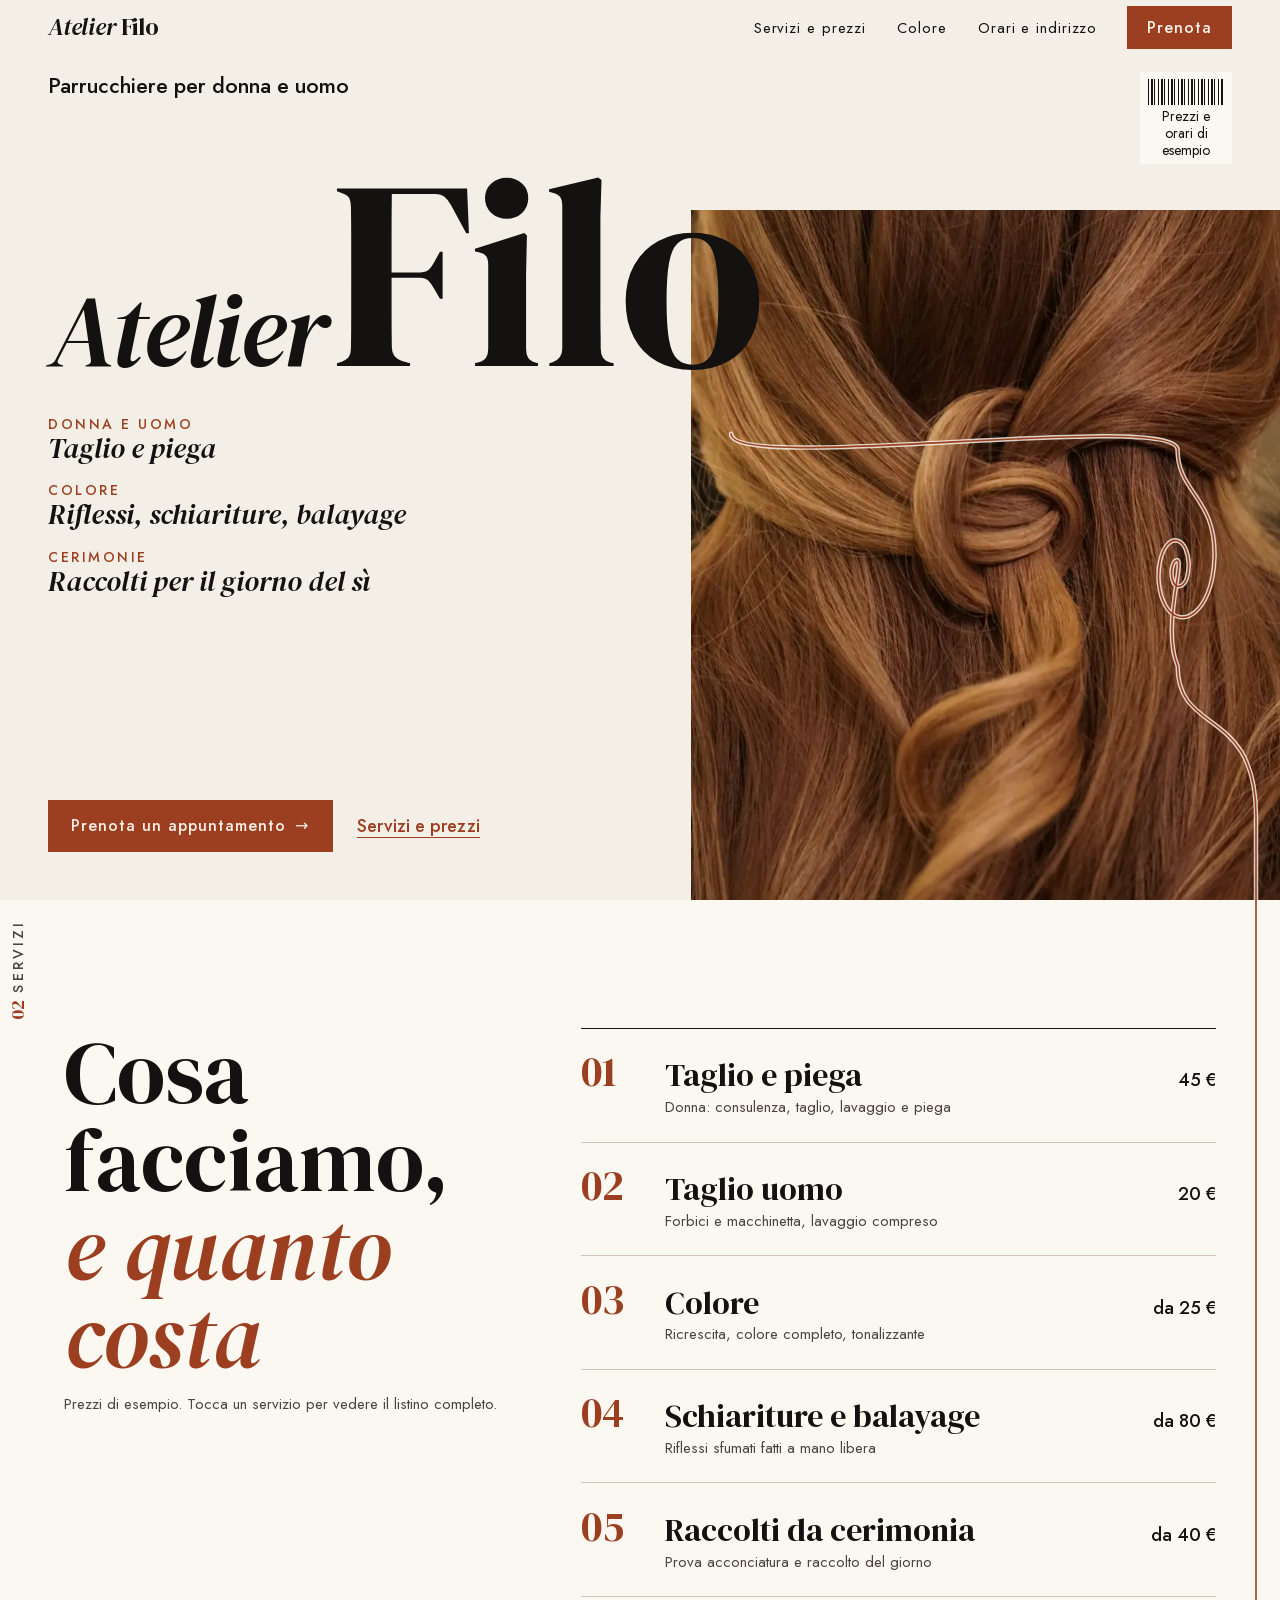
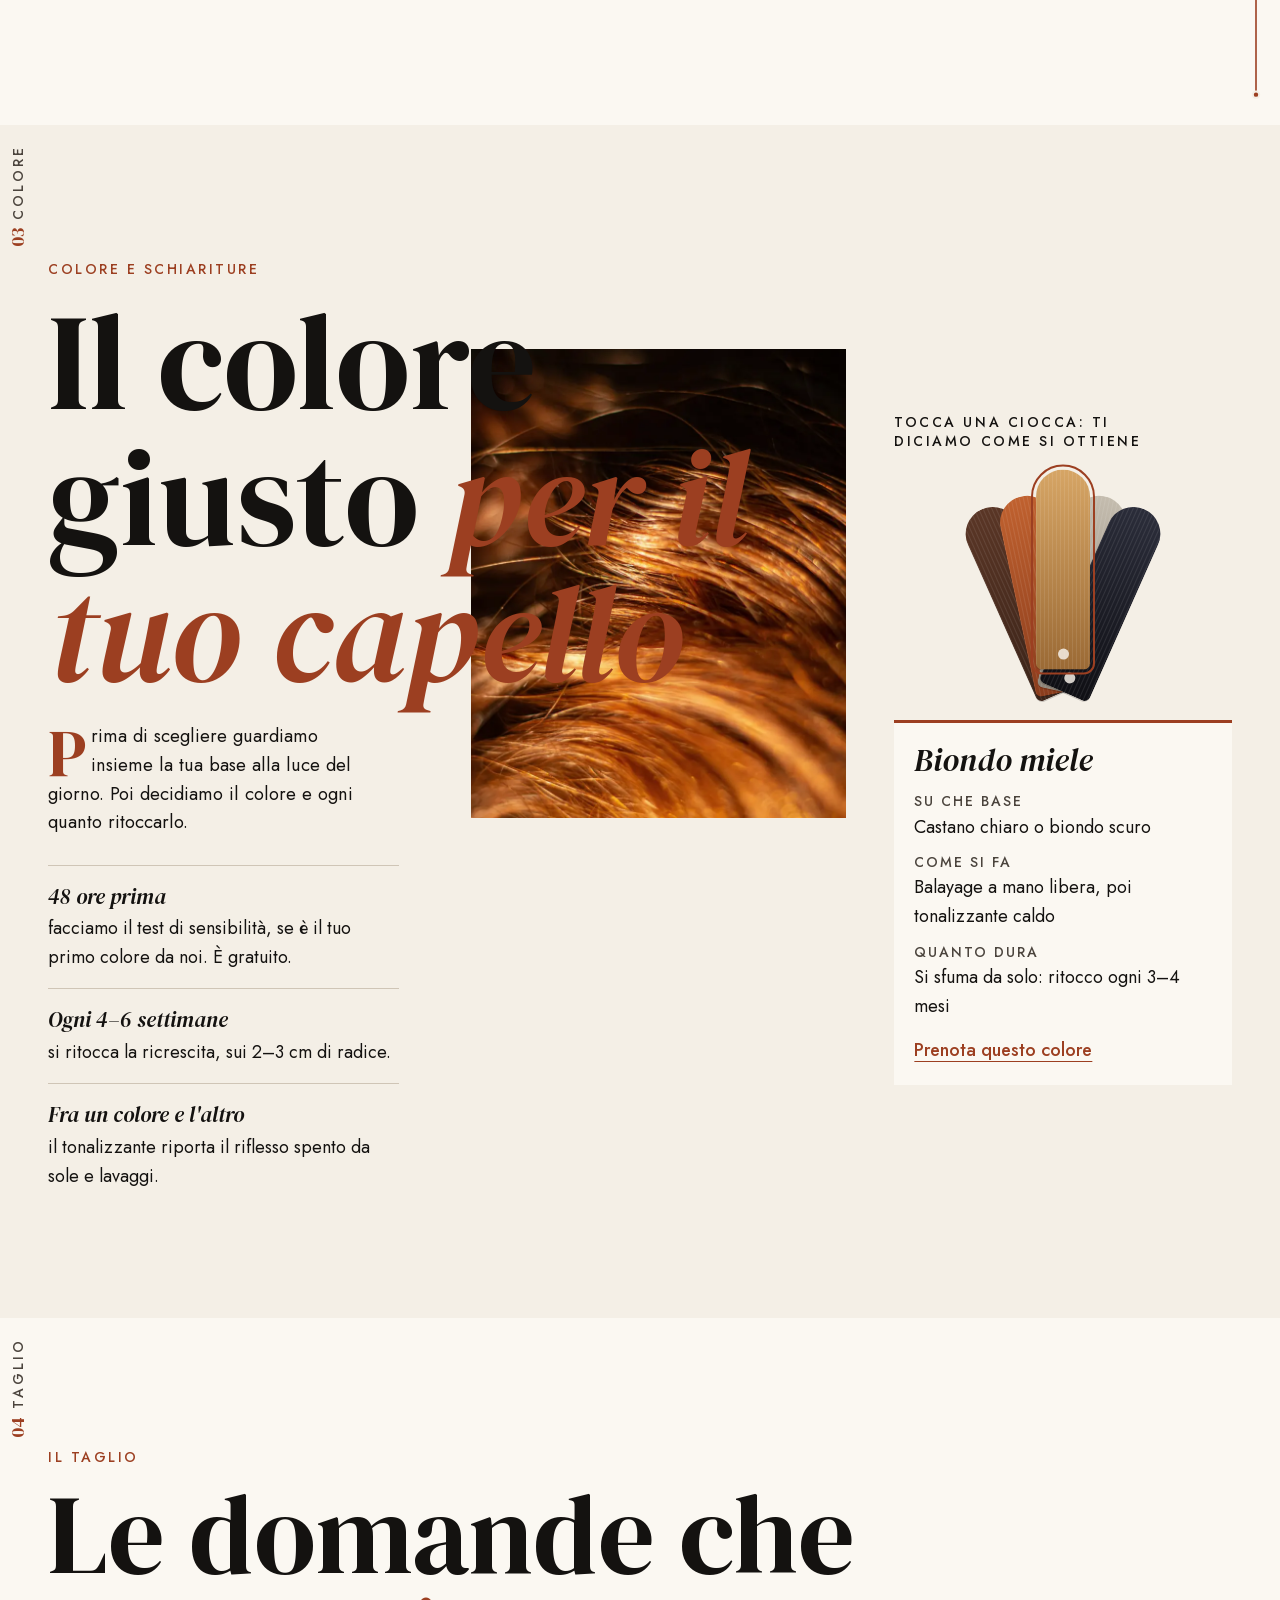
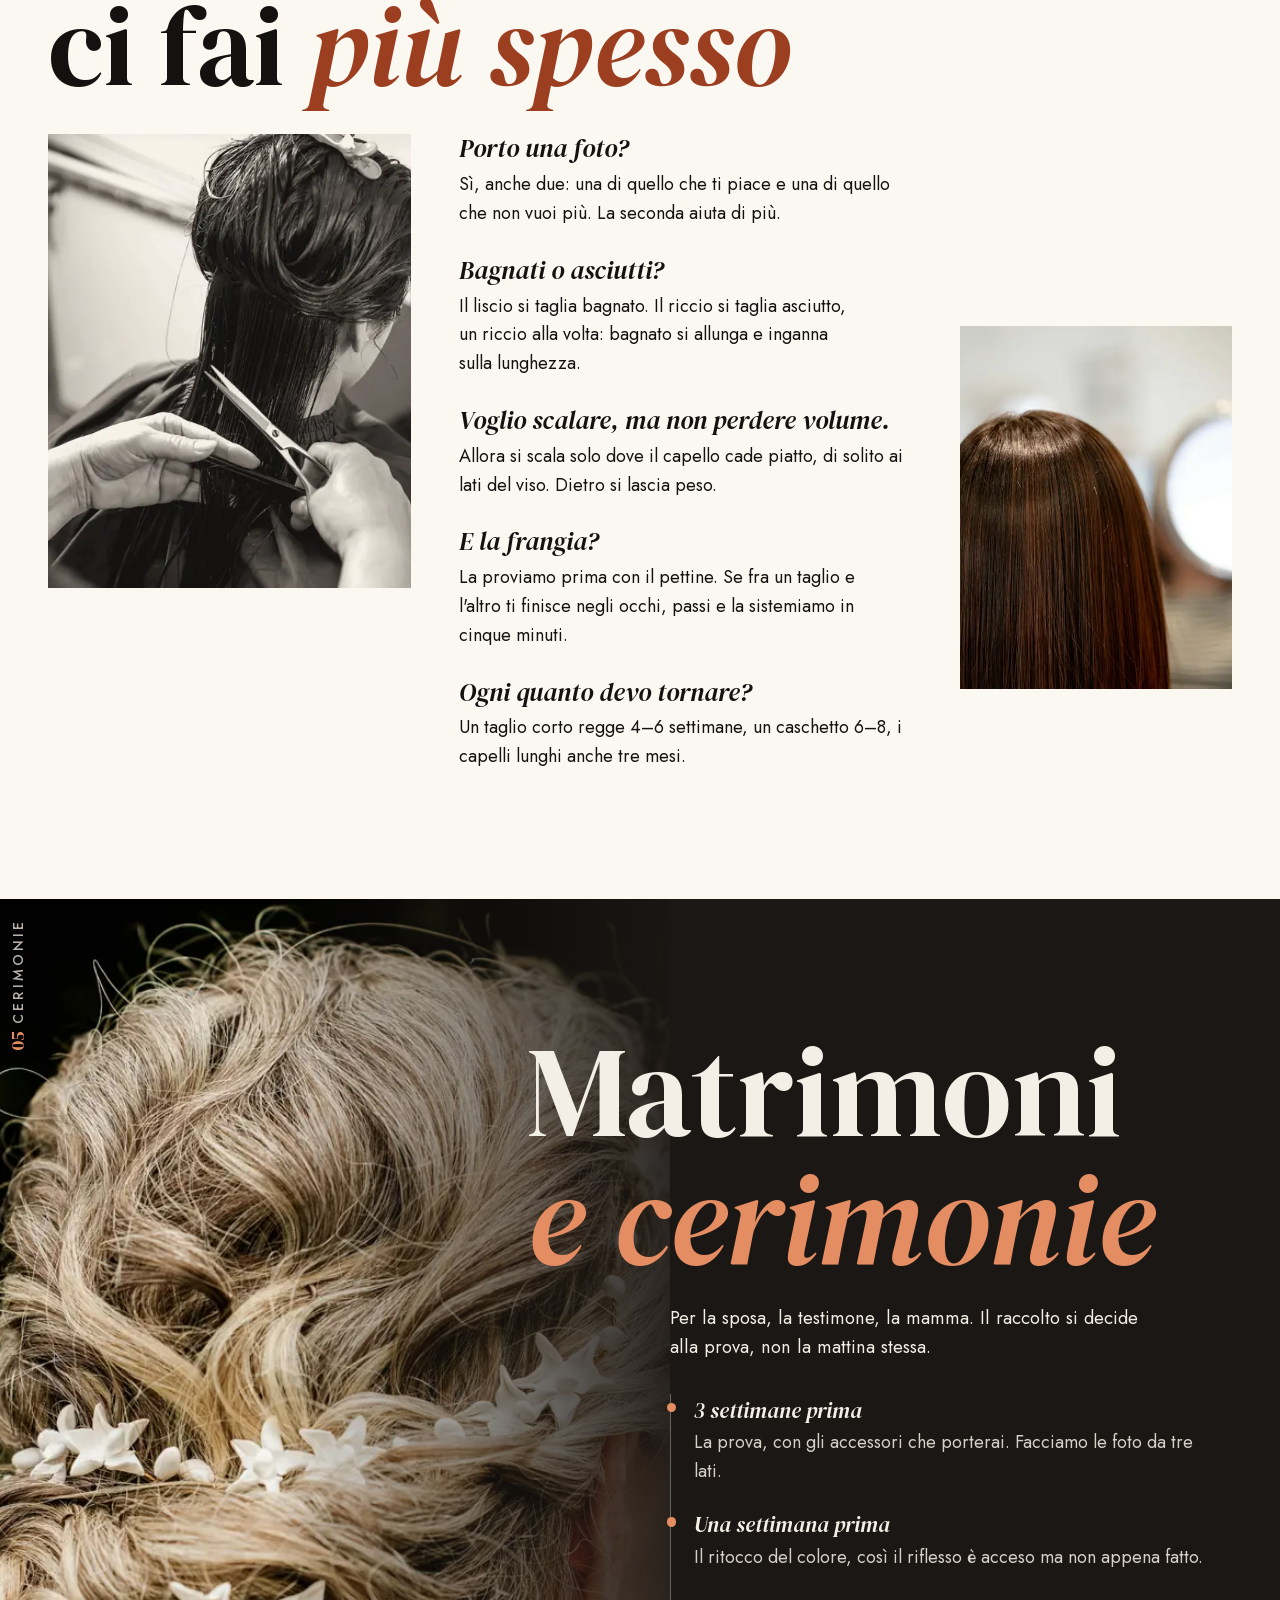
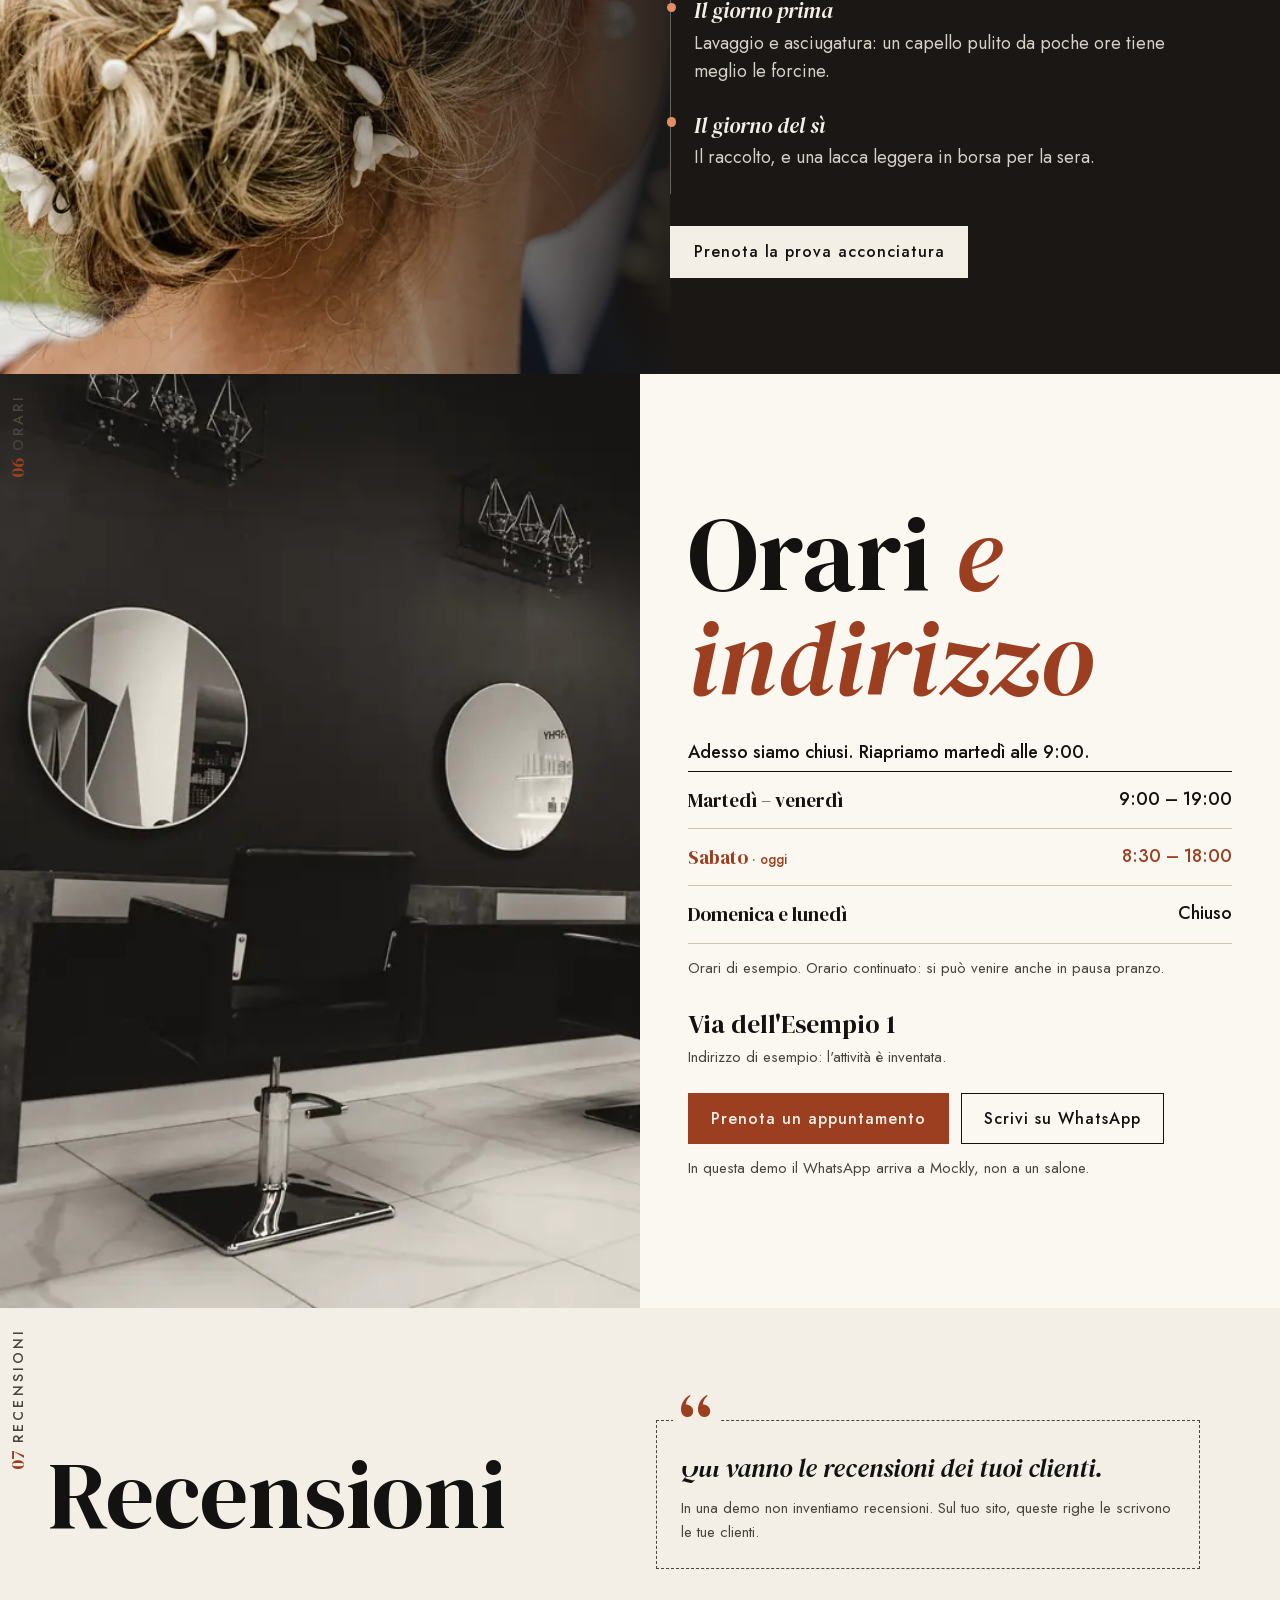
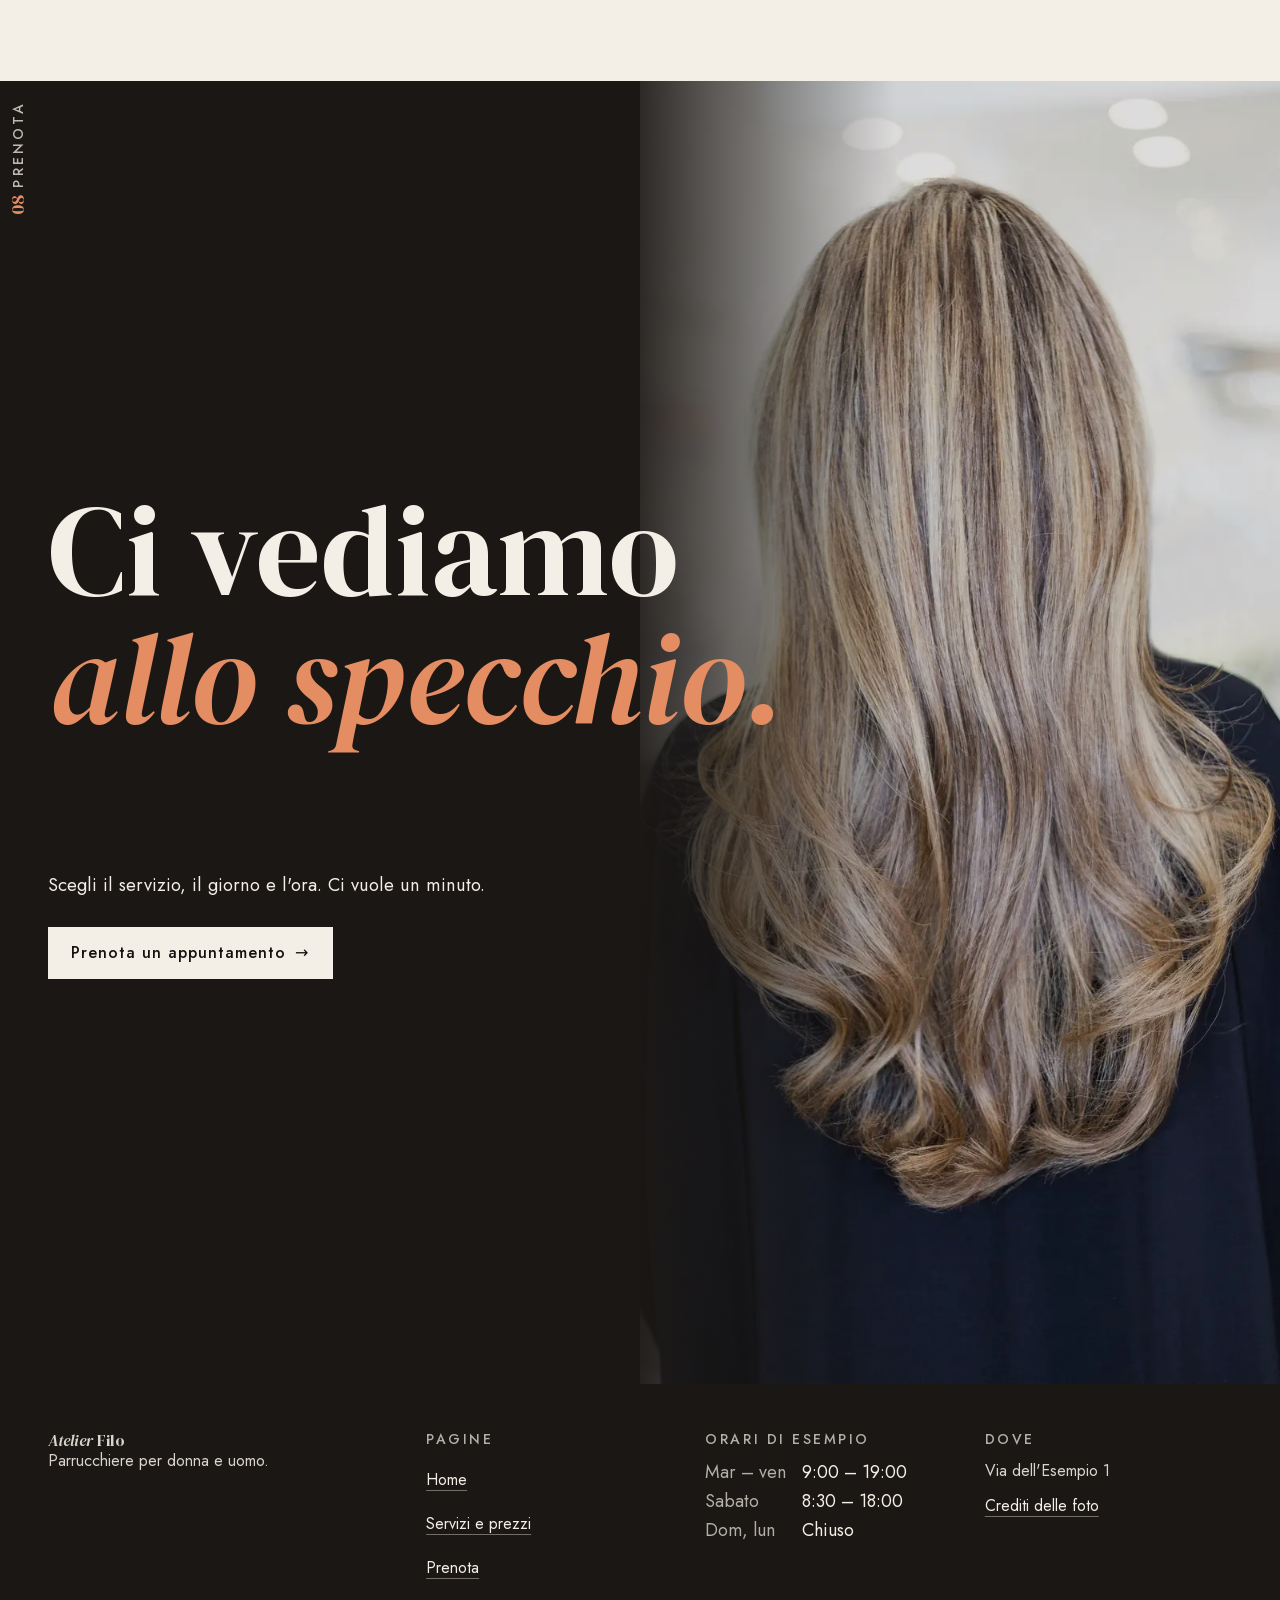
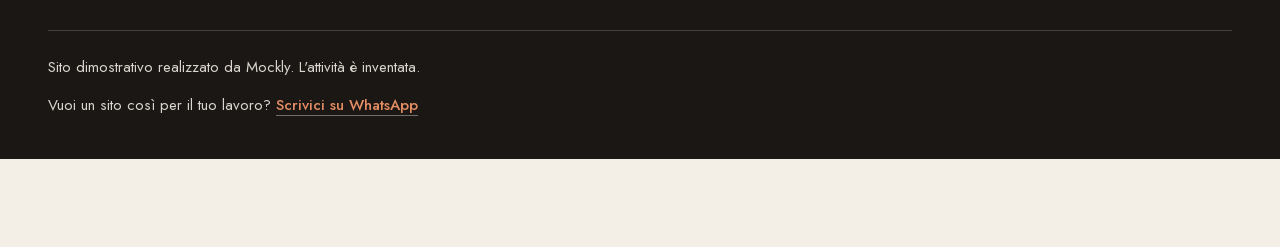
==== commit c45ee579: "Demo Atelier Filo: home chiara, listino filtrabile e prenotazione Caratteri più leggibili (DM Serif " ====
--- a/index.html
+++ b/index.html
@@ -4,135 +4,131 @@
   <meta charset="utf-8">
   <meta name="viewport" content="width=device-width, initial-scale=1, viewport-fit=cover">
   <title>Atelier Filo — Parrucchiere per donna e uomo (sito dimostrativo)</title>
-  <meta name="description" content="Atelier Filo, parrucchiere per donna e uomo: taglio, colore, balayage e raccolti da cerimonia. Listino e prenotazione in tre passi. Sito dimostrativo di Mockly: l'attività è inventata.">
+  <meta name="description" content="Atelier Filo, parrucchiere per donna e uomo: taglio, colore, balayage e raccolti da cerimonia. Prezzi e prenotazione in tre passi. Sito dimostrativo di Mockly: l'attività è inventata.">
   <meta name="theme-color" content="#f4efe6">
-  <link rel="canonical" href="https://mockly-website.github.io/Atelier-Filo/">
   <meta property="og:type" content="website">
   <meta property="og:locale" content="it_IT">
-  <meta property="og:title" content="Atelier Filo — un salone raccontato come una rivista">
-  <meta property="og:description" content="Sito dimostrativo di Mockly per un parrucchiere: listino filtrabile e prenotazione in tre passi su WhatsApp.">
+  <meta property="og:site_name" content="Atelier Filo (demo Mockly)">
+  <meta property="og:title" content="Atelier Filo — Parrucchiere per donna e uomo (sito dimostrativo)">
+  <meta property="og:description" content="Atelier Filo, parrucchiere per donna e uomo: taglio, colore, balayage e raccolti da cerimonia. Prezzi e prenotazione in tre passi. Sito dimostrativo di Mockly: l'attività è inventata.">
   <meta property="og:image" content="https://mockly-website.github.io/Atelier-Filo/assets/img/anteprima-social.jpg">
   <meta property="og:image:width" content="1200">
   <meta property="og:image:height" content="630">
-  <meta property="og:image:alt" content="La copertina di Atelier Filo: la scritta del salone sopra una treccia ramata">
+  <meta property="og:image:alt" content="Atelier Filo, parrucchiere: la scritta del salone accanto a una treccia ramata">
   <meta name="twitter:card" content="summary_large_image">
   <link rel="icon" href="assets/img/favicon.svg" type="image/svg+xml">
+  <link rel="icon" href="assets/img/favicon-32.png" type="image/png" sizes="32x32">
   <link rel="apple-touch-icon" href="assets/img/apple-touch-icon.png">
   <link rel="manifest" href="site.webmanifest">
-  <link rel="preload" href="assets/fonts/bodoni-moda.woff2" as="font" type="font/woff2" crossorigin>
+  <link rel="preload" href="assets/fonts/dm-serif-display-normal.woff2" as="font" type="font/woff2" crossorigin>
   <link rel="preload" as="image" href="assets/img/copertina-800.webp" imagesrcset="assets/img/copertina-480.webp 480w, assets/img/copertina-800.webp 800w, assets/img/copertina-1200.webp 1200w, assets/img/copertina-1600.webp 1600w" imagesizes="(min-width: 64em) 46vw, 100vw">
-  <link rel="stylesheet" href="assets/css/style.css?v=2">
-  <link rel="stylesheet" href="assets/css/home.css?v=2">
+  <link rel="stylesheet" href="assets/css/style.css?v=14">
+  <link rel="stylesheet" href="assets/css/home.css?v=14">
   <script>document.documentElement.classList.add('js')</script>
 </head>
 <body class="page-home has-dock">
   <a class="skip" href="#contenuto">Vai al contenuto</a>
 
   <header class="mast mast--cover" data-mast>
-    <p class="mast__issue" aria-hidden="true">Numero speciale</p>
-    <a class="mast__name" href="index.html" aria-label="Atelier Filo, torna alla copertina">Atelier <span>Filo</span></a>
+    <a class="mast__name" href="index.html" aria-label="Atelier Filo, vai alla home">Atelier <span>Filo</span></a>
     <nav class="mast__nav" aria-label="Principale">
-      <a href="#colore">Il colore</a>
-      <a href="servizi.html">Listino</a>
-      <a href="#salone">Orari e indirizzo</a>
+      <a href="servizi.html">Servizi e prezzi</a>
+      <a href="index.html#colore">Colore</a>
+      <a href="index.html#orari">Orari e indirizzo</a>
     </nav>
     <a class="btn btn--copper mast__book" href="prenota.html">Prenota</a>
-    <button class="mast__menu" type="button" aria-expanded="false" aria-controls="indice" data-menu-open>
-      Indice <span class="mast__menu-lines" aria-hidden="true"></span>
+    <button class="mast__menu" type="button" aria-expanded="false" aria-controls="menu" data-menu-open>
+      Menu <span class="mast__menu-lines" aria-hidden="true"></span>
     </button>
   </header>
 
-  <div class="index" id="indice" role="dialog" aria-modal="true" aria-label="Indice del sito" data-menu>
+  <div class="index" id="menu" role="dialog" aria-modal="true" aria-label="Menu" data-menu>
     <div class="index__veil" data-menu-close></div>
     <div class="index__sheet">
       <div class="index__top">
-        <span class="kicker">Indice</span>
-        <button class="index__close" type="button" aria-label="Chiudi l'indice" data-menu-close>&times;</button>
+        <span class="kicker">Menu</span>
+        <button class="index__close" type="button" aria-label="Chiudi il menu" data-menu-close>&times;</button>
       </div>
       <ol class="index__list">
-        <li><a href="index.html" aria-current="page"><span class="index__num">01</span><span class="index__label">Copertina</span></a></li>
-        <li><a href="#colore"><span class="index__num">04</span><span class="index__label">Il colore</span></a></li>
-        <li><a href="#taglio"><span class="index__num">06</span><span class="index__label">Il taglio</span></a></li>
-        <li><a href="#cerimonie"><span class="index__num">10</span><span class="index__label">Cerimonie</span></a></li>
-        <li><a href="servizi.html"><span class="index__num">12</span><span class="index__label">Listino e prezzi</span></a></li>
-        <li><a href="#salone"><span class="index__num">14</span><span class="index__label">Orari e indirizzo</span></a></li>
+        <li><a href="index.html" aria-current="page"><span class="index__num">01</span><span class="index__label">Home</span></a></li>
+        <li><a href="servizi.html"><span class="index__num">02</span><span class="index__label">Servizi e prezzi</span></a></li>
+        <li><a href="index.html#colore"><span class="index__num">03</span><span class="index__label">Colore</span></a></li>
+        <li><a href="index.html#cerimonie"><span class="index__num">04</span><span class="index__label">Cerimonie</span></a></li>
+        <li><a href="index.html#orari"><span class="index__num">05</span><span class="index__label">Orari e indirizzo</span></a></li>
+        <li><a href="prenota.html"><span class="index__num">06</span><span class="index__label">Prenota</span></a></li>
       </ol>
       <div class="index__foot">
-        <a class="btn btn--copper" href="prenota.html">Prenota il tuo posto <span class="btn__arrow" aria-hidden="true">→</span></a>
-        <p>Si prenota in tre passi: servizio, giorno, ora.</p>
+        <a class="btn btn--copper" href="prenota.html">Prenota un appuntamento <span class="btn__arrow" aria-hidden="true">→</span></a>
+        <p>Martedì–venerdì 9–19, sabato 8:30–18 (orari di esempio).</p>
       </div>
     </div>
   </div>
 
   <main id="contenuto">
 
-    <!-- 01 Copertina -->
+    <!-- Copertina -->
     <section class="cover" aria-labelledby="titolo">
-      <p class="cover__tag" data-cover-in>Parrucchiere · donna e uomo</p>
+      <p class="cover__tag" data-cover-in>Parrucchiere per donna e uomo</p>
       <h1 class="cover__mast" id="titolo">
         <span class="cover__pre" data-cover-in>Atelier</span>
         <span class="cover__name" data-cover-in>Fil<span class="cover__o">o<span class="cover__start" data-hair-start></span></span></span>
       </h1>
-      <figure class="cover__photo" data-cover-photo data-hair-halo>
-        <img src="assets/img/copertina-800.webp"
-             srcset="assets/img/copertina-480.webp 480w, assets/img/copertina-800.webp 800w, assets/img/copertina-1200.webp 1200w, assets/img/copertina-1600.webp 1600w"
-             sizes="(min-width: 64em) 46vw, 100vw" width="1600" height="2616"
-             alt="Capelli ramati lunghi visti da dietro, raccolti in un nodo morbido con un ricciolo che scende" fetchpriority="high">
+      <figure class="cover__photo" data-hair-halo>
+        <img src="assets/img/copertina-800.webp" srcset="assets/img/copertina-480.webp 480w, assets/img/copertina-800.webp 800w, assets/img/copertina-1200.webp 1200w, assets/img/copertina-1600.webp 1600w" sizes="(min-width: 64em) 46vw, 100vw" width="1600" height="2616" fetchpriority="high" alt="Capelli ramati lunghi visti da dietro, raccolti in un nodo morbido con un ricciolo che scende">
       </figure>
       <ul class="cover__lines">
-        <li data-cover-in><a href="#colore"><span>p. 04</span> Il colore che arriva al ritocco senza spegnersi</a></li>
-        <li data-cover-in><a href="#taglio"><span>p. 06</span> Ricci tagliati a secco, uno per uno</a></li>
-        <li data-cover-in><a href="#cerimonie"><span>p. 10</span> Il raccolto per il giorno del sì</a></li>
+        <li data-cover-in><a href="servizi.html?filtro=donna"><span>Donna e uomo</span> Taglio e piega</a></li>
+        <li data-cover-in><a href="#colore"><span>Colore</span> Riflessi, schiariture, balayage</a></li>
+        <li data-cover-in><a href="#cerimonie"><span>Cerimonie</span> Raccolti per il giorno del sì</a></li>
       </ul>
       <div class="cover__cta" data-cover-in>
-        <a class="btn btn--copper" href="prenota.html">Prenota il tuo posto <span class="btn__arrow" aria-hidden="true">→</span></a>
-        <a class="text-link" href="servizi.html">Prezzi e listino</a>
-      </div>
-      <p class="cover__barcode" aria-label="Avviso: prezzi e orari di esempio">
+        <a class="btn btn--copper" href="prenota.html">Prenota un appuntamento <span class="btn__arrow" aria-hidden="true">→</span></a>
+        <a class="text-link" href="servizi.html">Servizi e prezzi</a>
+      </div>
+      <p class="cover__barcode">
         <span class="cover__bars" aria-hidden="true"></span>
         <span>Prezzi e orari di esempio</span>
       </p>
       <div class="glyph glyph--cover" data-hair="ricciolo" aria-hidden="true"></div>
     </section>
 
-    <!-- 02 Sommario -->
-    <section class="contents" aria-labelledby="sommario-titolo">
-      <p class="folio" aria-hidden="true"><b>02</b> Sommario</p>
+    <!-- Servizi in breve -->
+    <section class="contents" aria-labelledby="servizi-titolo">
+      <p class="folio" aria-hidden="true"><b>02</b> Servizi</p>
       <div class="contents__inner">
-        <h2 class="contents__title rise" id="sommario-titolo">In questo<br><em>numero</em></h2>
+        <div>
+          <h2 class="contents__title rise" id="servizi-titolo">Cosa facciamo, <em>e quanto costa</em></h2>
+          <p class="note rise">Prezzi di esempio. Tocca un servizio per vedere il listino completo.</p>
+        </div>
         <ol class="contents__list">
-          <li class="rise"><a href="#colore"><span class="contents__num">04</span><span class="contents__name">Il colore</span><span class="contents__desc">Ricrescita, balayage, tonalizzante</span></a></li>
-          <li class="rise" data-delay="1"><a href="#taglio"><span class="contents__num">06</span><span class="contents__name">Il taglio</span><span class="contents__desc">Le domande prima delle forbici</span></a></li>
-          <li class="rise" data-delay="2"><a href="#cerimonie"><span class="contents__num">10</span><span class="contents__name">Cerimonie</span><span class="contents__desc">Prova, giorno prima, giorno del sì</span></a></li>
-          <li class="rise" data-delay="3"><a href="servizi.html"><span class="contents__num">12</span><span class="contents__name">Il listino</span><span class="contents__desc">Donna, uomo, colore</span></a></li>
-          <li class="rise" data-delay="3"><a href="#salone"><span class="contents__num">14</span><span class="contents__name">Orari e indirizzo</span><span class="contents__desc">Aperto dal martedì al sabato</span></a></li>
+          <li class="rise"><a href="servizi.html?filtro=donna"><span class="contents__num">01</span><span class="contents__name">Taglio e piega</span><span class="contents__price">45 €</span><span class="contents__desc">Donna: consulenza, taglio, lavaggio e piega</span></a></li>
+          <li class="rise" data-delay="1"><a href="servizi.html?filtro=uomo"><span class="contents__num">02</span><span class="contents__name">Taglio uomo</span><span class="contents__price">20 €</span><span class="contents__desc">Forbici e macchinetta, lavaggio compreso</span></a></li>
+          <li class="rise" data-delay="2"><a href="servizi.html?filtro=colore"><span class="contents__num">03</span><span class="contents__name">Colore</span><span class="contents__price">da 25 €</span><span class="contents__desc">Ricrescita, colore completo, tonalizzante</span></a></li>
+          <li class="rise" data-delay="3"><a href="servizi.html?filtro=colore"><span class="contents__num">04</span><span class="contents__name">Schiariture e balayage</span><span class="contents__price">da 80 €</span><span class="contents__desc">Riflessi sfumati fatti a mano libera</span></a></li>
+          <li class="rise" data-delay="3"><a href="servizi.html?filtro=donna"><span class="contents__num">05</span><span class="contents__name">Raccolti da cerimonia</span><span class="contents__price">da 40 €</span><span class="contents__desc">Prova acconciatura e raccolto del giorno</span></a></li>
         </ol>
       </div>
-      <div class="glyph glyph--contents" data-hair="f" aria-hidden="true"></div>
-    </section>
-
-    <!-- 04 Il colore -->
+    </section>
+
+    <!-- Colore -->
     <section class="color" id="colore" aria-labelledby="colore-titolo">
-      <p class="folio" aria-hidden="true"><b>04</b> Il colore</p>
+      <p class="folio" aria-hidden="true"><b>03</b> Colore</p>
       <figure class="color__photo unveil" data-hair-halo>
-        <img src="assets/img/riflesso-800.webp"
-             srcset="assets/img/riflesso-480.webp 480w, assets/img/riflesso-800.webp 800w, assets/img/riflesso-1200.webp 1200w, assets/img/riflesso-1600.webp 1600w"
-             sizes="(min-width: 64em) 40vw, 92vw" width="1600" height="1920" loading="lazy"
-             alt="Primo piano di capelli castani con riflessi rame accesi dalla luce">
+        <img src="assets/img/riflesso-800.webp" srcset="assets/img/riflesso-480.webp 480w, assets/img/riflesso-800.webp 800w, assets/img/riflesso-1200.webp 1200w, assets/img/riflesso-1600.webp 1600w" sizes="(min-width: 64em) 40vw, 82vw" width="1600" height="1920" loading="lazy" alt="Primo piano di capelli castani con riflessi rame accesi dalla luce">
       </figure>
       <div class="color__text">
-        <p class="kicker rise">Servizio speciale</p>
-        <h2 class="color__title rise" id="colore-titolo">Il colore<br>non è <em>una tinta.</em></h2>
-        <p class="color__lead rise">È una base, un riflesso e un tempo di posa. Prima di aprire un tubetto guardiamo il tuo capello alla luce della vetrina, non sotto il neon.</p>
+        <p class="kicker rise">Colore e schiariture</p>
+        <h2 class="color__title rise" id="colore-titolo">Il colore giusto <em>per il tuo capello</em></h2>
+        <p class="color__lead rise">Prima di scegliere guardiamo insieme la tua base alla luce del giorno. Poi decidiamo il colore e ogni quanto ritoccarlo.</p>
         <ul class="color__facts">
-          <li class="rise"><strong>48 ore prima</strong> facciamo il test di sensibilità, se è il tuo primo colore da noi.</li>
-          <li class="rise" data-delay="1"><strong>Ogni 4–6 settimane</strong> il ritocco della ricrescita, sui 2–3 cm di radice.</li>
-          <li class="rise" data-delay="2"><strong>Fra un colore e l'altro</strong> il tonalizzante riporta il riflesso che il sole e i lavaggi hanno spento.</li>
+          <li class="rise"><strong>48 ore prima</strong> facciamo il test di sensibilità, se è il tuo primo colore da noi. È gratuito.</li>
+          <li class="rise" data-delay="1"><strong>Ogni 4–6 settimane</strong> si ritocca la ricrescita, sui 2–3 cm di radice.</li>
+          <li class="rise" data-delay="2"><strong>Fra un colore e l'altro</strong> il tonalizzante riporta il riflesso spento da sole e lavaggi.</li>
         </ul>
       </div>
 
       <div class="fan-block">
-        <h3 class="fan-block__title rise">Tocca una ciocca della cartella colori</h3>
+        <h3 class="fan-block__title rise">Tocca una ciocca: ti diciamo come si ottiene</h3>
         <div class="fan" role="group" aria-label="Cartella colori" data-fan>
           <button class="fan__strand" type="button" aria-pressed="false" data-tone="cioccolato" style="--tone-a:#3a2318;--tone-b:#5a3626;--r:-24deg"><span class="visually-hidden">Castano cioccolato</span></button>
           <button class="fan__strand" type="button" aria-pressed="false" data-tone="rame" style="--tone-a:#8a3c1c;--tone-b:#c0612f;--r:-12deg"><span class="visually-hidden">Rame</span></button>
@@ -150,31 +146,26 @@
           <a class="text-link" href="prenota.html?servizio=balayage">Prenota questo colore</a>
         </div>
       </div>
-      <div class="glyph glyph--color" data-hair="nodo" aria-hidden="true"></div>
-    </section>
-
-    <!-- 06 Il taglio -->
+    </section>
+
+    <!-- Taglio -->
     <section class="cut" id="taglio" aria-labelledby="taglio-titolo">
-      <p class="folio" aria-hidden="true"><b>06</b> Il taglio</p>
+      <p class="folio" aria-hidden="true"><b>04</b> Taglio</p>
       <header class="cut__head">
-        <p class="kicker rise">L'intervista</p>
-        <h2 class="cut__title rise" id="taglio-titolo">Cinque domande<br><em>prima delle forbici</em></h2>
+        <p class="kicker rise">Il taglio</p>
+        <h2 class="cut__title rise" id="taglio-titolo">Le domande che ci fai <em>più spesso</em></h2>
       </header>
       <figure class="cut__photo unveil" data-hair-halo>
-        <img src="assets/img/taglio-800.webp"
-             srcset="assets/img/taglio-480.webp 480w, assets/img/taglio-800.webp 800w, assets/img/taglio-1200.webp 1200w, assets/img/taglio-1600.webp 1600w"
-             sizes="(min-width: 64em) 34vw, 100vw" width="1600" height="2000" loading="lazy"
-             alt="In bianco e nero: mani che tagliano una ciocca di capelli bagnati con le forbici">
-        <figcaption>La ciocca si prende fra due dita: la lunghezza la decide il dito, non l'occhio.</figcaption>
+        <img src="assets/img/taglio-800.webp" srcset="assets/img/taglio-480.webp 480w, assets/img/taglio-800.webp 800w, assets/img/taglio-1200.webp 1200w, assets/img/taglio-1600.webp 1600w" sizes="(min-width: 64em) 34vw, 100vw" width="1600" height="2000" loading="lazy" alt="In bianco e nero: mani che tagliano una ciocca di capelli bagnati con le forbici">
       </figure>
       <div class="cut__qa">
         <div class="qa rise">
           <p class="qa__q">Porto una foto?</p>
-          <p class="qa__a">Sì, anche due: una di quello che ti piace e una di quello che non vuoi più vedere. La seconda aiuta di più.</p>
+          <p class="qa__a">Sì, anche due: una di quello che ti piace e una di quello che non vuoi più. La seconda aiuta di più.</p>
         </div>
         <div class="qa rise">
           <p class="qa__q">Bagnati o asciutti?</p>
-          <p class="qa__a">Il liscio si taglia bagnato. Il riccio si taglia asciutto, un riccio alla volta, perché bagnato si allunga e mente sulla lunghezza vera.</p>
+          <p class="qa__a">Il liscio si taglia bagnato. Il riccio si taglia asciutto, un riccio alla volta: bagnato si allunga e inganna sulla lunghezza.</p>
         </div>
         <div class="qa rise">
           <p class="qa__q">Voglio scalare, ma non perdere volume.</p>
@@ -182,139 +173,88 @@
         </div>
         <div class="qa rise">
           <p class="qa__q">E la frangia?</p>
-          <p class="qa__a">La proviamo prima con il pettine, tenuta giù sulla fronte. Se fra un taglio e l'altro ti finisce negli occhi, passi e la sistemiamo in cinque minuti.</p>
+          <p class="qa__a">La proviamo prima con il pettine. Se fra un taglio e l'altro ti finisce negli occhi, passi e la sistemiamo in cinque minuti.</p>
         </div>
         <div class="qa rise">
           <p class="qa__q">Ogni quanto devo tornare?</p>
-          <p class="qa__a">Un taglio corto regge 4–6 settimane, un caschetto 6–8, i capelli lunghi anche tre mesi se spunti le punte.</p>
-        </div>
-      </div>
-      <figure class="cut__inset unveil">
-        <img src="assets/img/bob-480.webp"
-             srcset="assets/img/bob-480.webp 480w, assets/img/bob-800.webp 800w"
-             sizes="(min-width: 64em) 18vw, 48vw" width="1600" height="2077" loading="lazy"
-             alt="Caschetto castano liscio visto da dietro, con la linea delle punte netta">
-        <figcaption>Caschetto pari: la linea si controlla allo specchio a mano, con la testa dritta.</figcaption>
-      </figure>
-    </section>
-
-    <!-- 08 Pagina quasi vuota -->
-    <section class="quiet" aria-labelledby="quiet-titolo">
-      <p class="folio" aria-hidden="true"><b>08</b> Editoriale</p>
-      <h2 class="quiet__line rise" id="quiet-titolo">Prima<br>ascoltiamo.<br><em>Poi le forbici.</em></h2>
-      <figure class="quiet__scissors rise" data-hair-halo data-delay="1">
-        <img src="assets/img/forbici-480.webp"
-             srcset="assets/img/forbici-480.webp 480w, assets/img/forbici-800.webp 800w"
-             sizes="(min-width: 64em) 22vw, 58vw" width="1600" height="1064" loading="lazy"
-             alt="Un paio di forbici da parrucchiere aperte su fondo nero">
-      </figure>
-      <div class="glyph glyph--quiet" data-hair="forbici" aria-hidden="true"></div>
-    </section>
-
-    <!-- 10 Cerimonie -->
+          <p class="qa__a">Un taglio corto regge 4–6 settimane, un caschetto 6–8, i capelli lunghi anche tre mesi.</p>
+        </div>
+      </div>
+      <figure class="cut__inset unveil" data-hair-halo>
+        <img src="assets/img/bob-800.webp" srcset="assets/img/bob-480.webp 480w, assets/img/bob-800.webp 800w" sizes="(min-width: 64em) 18vw, 62vw" width="1600" height="2077" loading="lazy" alt="Caschetto castano liscio visto da dietro, con la linea delle punte netta">
+      </figure>
+      <div class="glyph glyph--cut" data-hair="forbici" aria-hidden="true"></div>
+    </section>
+
+    <!-- Cerimonie -->
     <section class="ceremony on-dark" id="cerimonie" aria-labelledby="cerimonie-titolo">
-      <p class="folio" aria-hidden="true"><b>10</b> Cerimonie</p>
+      <p class="folio" aria-hidden="true"><b>05</b> Cerimonie</p>
       <figure class="ceremony__photo">
-        <img src="assets/img/raccolto-800.webp"
-             srcset="assets/img/raccolto-480.webp 480w, assets/img/raccolto-800.webp 800w, assets/img/raccolto-1200.webp 1200w, assets/img/raccolto-1600.webp 1600w"
-             sizes="100vw" width="1600" height="1963" loading="lazy"
-             alt="Raccolto morbido biondo con piccoli fiori bianchi e perle fra le ciocche, visto da dietro">
+        <img src="assets/img/raccolto-800.webp" srcset="assets/img/raccolto-480.webp 480w, assets/img/raccolto-800.webp 800w, assets/img/raccolto-1200.webp 1200w, assets/img/raccolto-1600.webp 1600w" sizes="(min-width: 64em) 55vw, 100vw" width="1600" height="1963" loading="lazy" alt="Raccolto morbido biondo con piccoli fiori bianchi e perle fra le ciocche, visto da dietro">
       </figure>
       <div class="ceremony__body">
-        <h2 class="ceremony__title rise" id="cerimonie-titolo">Il giorno<br><em>del sì</em></h2>
-        <p class="ceremony__lead rise">Sposa, testimone, mamma della sposa. Il raccolto si decide alla prova, non la mattina stessa.</p>
+        <h2 class="ceremony__title rise" id="cerimonie-titolo">Matrimoni <em>e cerimonie</em></h2>
+        <p class="ceremony__lead rise">Per la sposa, la testimone, la mamma. Il raccolto si decide alla prova, non la mattina stessa.</p>
         <ol class="timeline">
-          <li class="rise"><span class="timeline__when">3 settimane prima</span><span class="timeline__what">La prova, con le forcine e gli accessori che porterai. Facciamo le foto da tre lati.</span></li>
+          <li class="rise"><span class="timeline__when">3 settimane prima</span><span class="timeline__what">La prova, con gli accessori che porterai. Facciamo le foto da tre lati.</span></li>
           <li class="rise" data-delay="1"><span class="timeline__when">Una settimana prima</span><span class="timeline__what">Il ritocco del colore, così il riflesso è acceso ma non appena fatto.</span></li>
           <li class="rise" data-delay="2"><span class="timeline__when">Il giorno prima</span><span class="timeline__what">Lavaggio e asciugatura: un capello pulito da poche ore tiene meglio le forcine.</span></li>
-          <li class="rise" data-delay="3"><span class="timeline__when">Il giorno del sì</span><span class="timeline__what">Il raccolto, con la lacca leggera in borsa per la sera.</span></li>
+          <li class="rise" data-delay="3"><span class="timeline__when">Il giorno del sì</span><span class="timeline__what">Il raccolto, e una lacca leggera in borsa per la sera.</span></li>
         </ol>
         <a class="btn btn--light rise" href="prenota.html?servizio=prova-raccolto">Prenota la prova acconciatura</a>
       </div>
       <div class="glyph glyph--ceremony" data-hair="onda" aria-hidden="true"></div>
     </section>
 
-    <!-- 12 Prezzi in breve -->
-    <section class="prices" aria-labelledby="prezzi-titolo">
-      <p class="folio" aria-hidden="true"><b>12</b> Prezzi</p>
-      <div class="prices__inner">
-        <h2 class="prices__title rise" id="prezzi-titolo">Quanto<br><em>costa</em></h2>
-        <p class="note rise">Prezzi di esempio. Il listino completo divide donna, uomo e colore.</p>
-        <ul class="pricelist">
-          <li class="rise"><span class="pricelist__name">Piega capelli lunghi</span><span class="pricelist__dots" aria-hidden="true"></span><span class="pricelist__price">26 €</span></li>
-          <li class="rise"><span class="pricelist__name">Taglio e piega</span><span class="pricelist__dots" aria-hidden="true"></span><span class="pricelist__price">45 €</span></li>
-          <li class="rise"><span class="pricelist__name">Taglio uomo</span><span class="pricelist__dots" aria-hidden="true"></span><span class="pricelist__price">20 €</span></li>
-          <li class="rise"><span class="pricelist__name">Ritocco ricrescita</span><span class="pricelist__dots" aria-hidden="true"></span><span class="pricelist__price">38 €</span></li>
-          <li class="rise"><span class="pricelist__name">Balayage</span><span class="pricelist__dots" aria-hidden="true"></span><span class="pricelist__price">da 110 €</span></li>
-        </ul>
-        <a class="btn btn--ghost rise" href="servizi.html">Tutto il listino <span class="btn__arrow" aria-hidden="true">→</span></a>
-      </div>
-      <figure class="prices__photo unveil" data-hair-halo>
-        <img src="assets/img/uomo-480.webp"
-             srcset="assets/img/uomo-480.webp 480w, assets/img/uomo-800.webp 800w, assets/img/uomo-1200.webp 1200w"
-             sizes="(min-width: 64em) 30vw, 60vw" width="1200" height="1251" loading="lazy"
-             alt="In bianco e nero: la nuca di un uomo con un taglio corto e sfumato">
-        <figcaption>Anche per lui: taglio con forbici e macchinetta, lavaggio compreso.</figcaption>
-      </figure>
-    </section>
-
-    <!-- 14 Il salone -->
-    <section class="salon" id="salone" aria-labelledby="salone-titolo">
-      <p class="folio" aria-hidden="true"><b>14</b> Il salone</p>
+    <!-- Orari e indirizzo -->
+    <section class="salon" id="orari" aria-labelledby="salone-titolo">
+      <p class="folio" aria-hidden="true"><b>06</b> Orari</p>
       <figure class="salon__photo unveil" data-hair-halo>
-        <img src="assets/img/salone-800.webp"
-             srcset="assets/img/salone-480.webp 480w, assets/img/salone-800.webp 800w, assets/img/salone-1200.webp 1200w, assets/img/salone-1600.webp 1600w"
-             sizes="(min-width: 64em) 48vw, 100vw" width="1600" height="1536" loading="lazy"
-             alt="In bianco e nero: tre poltrone da parrucchiere davanti a specchi tondi su una parete scura">
+        <img src="assets/img/salone-800.webp" srcset="assets/img/salone-480.webp 480w, assets/img/salone-800.webp 800w, assets/img/salone-1200.webp 1200w, assets/img/salone-1600.webp 1600w" sizes="(min-width: 64em) 48vw, 100vw" width="1600" height="1536" loading="lazy" alt="In bianco e nero: tre poltrone da parrucchiere davanti a specchi tondi su una parete scura">
       </figure>
       <div class="salon__text">
-        <h2 class="salon__title rise" id="salone-titolo">Orari<br><em>e indirizzo</em></h2>
+        <h2 class="salon__title rise" id="salone-titolo">Orari <em>e indirizzo</em></h2>
+        <p class="hours__today" data-hours-today hidden></p>
         <dl class="hours" data-hours>
           <div data-day="2 3 4 5"><dt>Martedì – venerdì</dt><dd>9:00 – 19:00</dd></div>
           <div data-day="6"><dt>Sabato</dt><dd>8:30 – 18:00</dd></div>
           <div data-day="0 1"><dt>Domenica e lunedì</dt><dd>Chiuso</dd></div>
         </dl>
-        <p class="hours__today" data-hours-today hidden></p>
         <p class="note">Orari di esempio. Orario continuato: si può venire anche in pausa pranzo.</p>
         <address class="salon__address">
           <span>Via dell'Esempio 1</span>
           <span class="note">Indirizzo di esempio: l'attività è inventata.</span>
         </address>
         <div class="salon__actions">
-          <a class="btn btn--copper" href="prenota.html">Prenota il tuo posto</a>
-          <a class="btn btn--ghost" href="https://wa.me/393517578080?text=Ciao%20Mockly%2C%20sto%20guardando%20la%20demo%20Atelier%20Filo%20e%20vorrei%20un%20sito%20cos%C3%AC%20per%20il%20mio%20salone." target="_blank" rel="noopener">Scrivi su WhatsApp</a>
-        </div>
-        <p class="note">Il WhatsApp di questa demo arriva a Mockly, non a un salone.</p>
-      </div>
-      <div class="glyph glyph--salon" data-hair="ricciolo" aria-hidden="true"></div>
-    </section>
-
-    <!-- 15 Posta -->
-    <section class="letters" aria-labelledby="posta-titolo">
-      <p class="folio" aria-hidden="true"><b>15</b> Posta</p>
-      <h2 class="letters__title rise" id="posta-titolo">La posta<br><em>delle clienti</em></h2>
+          <a class="btn btn--copper" href="prenota.html">Prenota un appuntamento</a>
+          <a class="btn btn--ghost" href="https://wa.me/393517578080?text=Ciao%2C%20sto%20guardando%20la%20demo%20Atelier%20Filo%20di%20Mockly%20e%20ho%20una%20domanda." target="_blank" rel="noopener">Scrivi su WhatsApp</a>
+        </div>
+        <p class="note">In questa demo il WhatsApp arriva a Mockly, non a un salone.</p>
+      </div>
+    </section>
+
+    <!-- Recensioni -->
+    <section class="letters" aria-labelledby="recensioni-titolo">
+      <p class="folio" aria-hidden="true"><b>07</b> Recensioni</p>
+      <h2 class="letters__title rise" id="recensioni-titolo">Recensioni</h2>
       <div class="letters__slot rise">
         <span class="letters__mark" aria-hidden="true">“</span>
         <p>Qui vanno le recensioni dei tuoi clienti.</p>
-        <p class="note">In una demo non mettiamo recensioni inventate. Sul tuo sito, queste righe le scrivono le tue clienti.</p>
-      </div>
-    </section>
-
-    <!-- 16 Retro di copertina -->
-    <section class="back on-dark" aria-labelledby="retro-titolo">
-      <p class="folio" aria-hidden="true"><b>16</b> Retro</p>
+        <p class="note">In una demo non inventiamo recensioni. Sul tuo sito, queste righe le scrivono le tue clienti.</p>
+      </div>
+    </section>
+
+    <!-- Finale -->
+    <section class="back on-dark" aria-labelledby="finale-titolo">
+      <p class="folio" aria-hidden="true"><b>08</b> Prenota</p>
       <figure class="back__photo">
-        <img src="assets/img/lunghi-800.webp"
-             srcset="assets/img/lunghi-480.webp 480w, assets/img/lunghi-800.webp 800w, assets/img/lunghi-1200.webp 1200w, assets/img/lunghi-1600.webp 1600w"
-             sizes="(min-width: 64em) 44vw, 100vw" width="1600" height="3257" loading="lazy"
-             alt="Lunghi capelli biondi mossi, appena asciugati, visti da dietro in un salone">
+        <img src="assets/img/lunghi-800.webp" srcset="assets/img/lunghi-480.webp 480w, assets/img/lunghi-800.webp 800w, assets/img/lunghi-1200.webp 1200w, assets/img/lunghi-1600.webp 1600w" sizes="(min-width: 64em) 50vw, 100vw" width="1600" height="3257" loading="lazy" alt="Lunghi capelli biondi mossi, appena asciugati, visti da dietro in un salone">
       </figure>
       <div class="back__text">
-        <p class="kicker rise">Fine del numero</p>
-        <h2 class="back__title rise" id="retro-titolo">Ci vediamo<br><em>allo specchio.</em></h2>
+        <h2 class="back__title rise" id="finale-titolo">Ci vediamo <em>allo specchio.</em></h2>
         <div class="glyph glyph--back" data-hair="firma" aria-hidden="true"></div>
-        <p class="back__lead rise">Scegli il servizio, il giorno e l'ora. Al resto pensiamo noi, poltrona compresa.</p>
-        <a class="btn btn--light rise" href="prenota.html">Prenota il tuo posto <span class="btn__arrow" aria-hidden="true">→</span></a>
+        <p class="back__lead rise">Scegli il servizio, il giorno e l'ora. Ci vuole un minuto.</p>
+        <a class="btn btn--light rise" href="prenota.html">Prenota un appuntamento <span class="btn__arrow" aria-hidden="true">→</span></a>
       </div>
     </section>
   </main>
@@ -328,8 +268,8 @@
       <div>
         <h2>Pagine</h2>
         <ul>
-          <li><a href="index.html">Copertina</a></li>
-          <li><a href="servizi.html">Listino e prezzi</a></li>
+          <li><a href="index.html">Home</a></li>
+          <li><a href="servizi.html">Servizi e prezzi</a></li>
           <li><a href="prenota.html">Prenota</a></li>
         </ul>
       </div>
@@ -349,16 +289,16 @@
     </div>
     <div class="demo-note">
       <p>Sito dimostrativo realizzato da Mockly. L'attività è inventata.</p>
-      <p>Vuoi un sito così per il tuo lavoro? <a href="https://wa.me/393517578080?text=Ciao%20Mockly%2C%20ho%20visto%20la%20demo%20Atelier%20Filo%20e%20vorrei%20un%20sito%20cos%C3%AC." target="_blank" rel="noopener">Scrivici su WhatsApp</a></p>
+      <p>Vuoi un sito così per il tuo lavoro? <a href="https://wa.me/393517578080?text=Ciao%20Mockly%2C%20ho%20visto%20la%20demo%20Atelier%20Filo%20e%20vorrei%20un%20sito%20cos%C3%AC%20per%20il%20mio%20lavoro." target="_blank" rel="noopener">Scrivici su WhatsApp</a></p>
     </div>
   </footer>
 
   <nav class="dock" aria-label="Azioni rapide" data-dock>
-    <a class="btn btn--copper" href="prenota.html">Prenota il tuo posto</a>
+    <a class="btn btn--copper" href="prenota.html">Prenota un appuntamento</a>
     <a class="btn btn--ghost" href="servizi.html">Prezzi</a>
   </nav>
 
-  <script src="assets/js/main.js?v=2"></script>
-  <script src="assets/js/home.js?v=2"></script>
+  <script src="assets/js/main.js?v=14"></script>
+  <script src="assets/js/home.js?v=14"></script>
 </body>
 </html>
--- a/assets/css/style.css
+++ b/assets/css/style.css
@@ -2,16 +2,16 @@
    Idea: un numero speciale di una rivista di moda. Ogni sezione è una pagina. */
 
 @font-face {
-  font-family: "Bodoni Moda";
-  src: url("../fonts/bodoni-moda.woff2") format("woff2");
-  font-weight: 400 900;
+  font-family: "DM Serif Display";
+  src: url("../fonts/dm-serif-display-normal.woff2") format("woff2");
+  font-weight: 400;
   font-style: normal;
   font-display: swap;
 }
 @font-face {
-  font-family: "Bodoni Moda";
-  src: url("../fonts/bodoni-moda-italic.woff2") format("woff2");
-  font-weight: 400 900;
+  font-family: "DM Serif Display";
+  src: url("../fonts/dm-serif-display-italic.woff2") format("woff2");
+  font-weight: 400;
   font-style: italic;
   font-display: swap;
 }
@@ -34,7 +34,7 @@
   --copper-light: #e48d63;
   --night: #1b1714;
 
-  --serif: "Bodoni Moda", "Didot", "Bodoni 72", Georgia, serif;
+  --serif: "DM Serif Display", Georgia, serif;
   --sans: "Jost", "Futura", "Avenir Next", system-ui, sans-serif;
 
   --gutter: clamp(1rem, 4.5vw, 3rem);
@@ -65,7 +65,7 @@
   color: var(--ink);
   font-family: var(--sans);
   font-weight: 400;
-  font-size: 1.0625rem;
+  font-size: 1.125rem;
   line-height: 1.6;
   overflow-x: clip;
   -webkit-font-smoothing: antialiased;
@@ -116,8 +116,8 @@
 h2,
 h3 {
   font-family: var(--serif);
-  font-weight: 500;
-  line-height: 0.95;
+  font-weight: 400;
+  line-height: 1;
   text-wrap: balance;
 }
 
@@ -253,6 +253,7 @@
 
 /* Numero di pagina a lato, come nelle riviste */
 .folio {
+  display: none;
   position: absolute;
   top: 1.25rem;
   left: 0.2rem;
@@ -260,7 +261,7 @@
   z-index: 3;
   writing-mode: vertical-rl;
   font-family: var(--sans);
-  font-size: 0.75rem;
+  font-size: 0.875rem;
   font-weight: 500;
   letter-spacing: 0.22em;
   text-transform: uppercase;
@@ -271,9 +272,14 @@
 .folio b {
   font-family: var(--serif);
   font-size: 1.15rem;
-  font-weight: 600;
+  font-weight: 400;
   letter-spacing: 0;
   color: var(--copper);
+}
+@media (min-width: 64em) {
+  .folio {
+    display: block;
+  }
 }
 .on-dark .folio {
   color: rgba(244, 239, 230, 0.75);
@@ -316,24 +322,12 @@
 }
 .mast__name span {
   font-style: normal;
-  font-weight: 700;
+  font-weight: 400;
 }
 .mast--cover .mast__name {
   opacity: 0;
   transform: translateY(8px);
   pointer-events: none;
-}
-.mast__issue {
-  display: none;
-  font-size: 0.8125rem;
-  letter-spacing: 0.16em;
-  text-transform: uppercase;
-  color: var(--ink-soft);
-}
-.mast--cover .mast__issue {
-  display: block;
-  position: absolute;
-  left: var(--gutter);
 }
 .mast__nav {
   display: none;
@@ -495,7 +489,7 @@
 .index__num {
   font-family: var(--serif);
   font-size: 0.95rem;
-  font-weight: 600;
+  font-weight: 400;
   color: var(--copper);
 }
 .index__label {
@@ -635,12 +629,12 @@
 }
 .colophon__name span {
   font-style: normal;
-  font-weight: 700;
+  font-weight: 400;
 }
 .colophon h2 {
   margin-bottom: 0.75rem;
   font-family: var(--sans);
-  font-size: 0.8125rem;
+  font-size: 0.875rem;
   font-weight: 500;
   letter-spacing: 0.18em;
   text-transform: uppercase;
@@ -655,6 +649,7 @@
   display: inline-flex;
   align-items: center;
   min-height: 2.75rem;
+  min-width: 2.75rem;
   color: var(--ivory);
   text-decoration-color: rgba(244, 239, 230, 0.4);
   text-underline-offset: 0.3em;
--- a/assets/css/home.css
+++ b/assets/css/home.css
@@ -21,11 +21,12 @@
 .cover__tag {
   position: relative;
   z-index: 3;
-  padding: 0.25rem var(--gutter) 0;
-  font-size: 0.9375rem;
+  max-width: 15rem;
+  padding: 0.5rem var(--gutter) 0.9rem;
+  font-size: 1.125rem;
   font-weight: 500;
-  letter-spacing: 0.04em;
-  color: var(--ink-soft);
+  line-height: 1.3;
+  color: var(--ink);
 }
 .cover__mast {
   position: relative;
@@ -46,8 +47,8 @@
   display: block;
   margin-top: 0.1em;
   font-size: clamp(9rem, 50vw, 15rem);
-  font-weight: 700;
-  font-variation-settings: "opsz" 96;
+  font-weight: 400;
+  
 }
 .cover__o {
   position: relative;
@@ -65,7 +66,7 @@
   left: 0;
   right: 0;
   bottom: 0;
-  top: calc(var(--mast-h) + clamp(10.5rem, 53vw, 15rem));
+  top: calc(var(--mast-h) + clamp(11.5rem, 58vw, 16rem));
 }
 .cover__photo img {
   width: 100%;
@@ -104,7 +105,7 @@
 .cover__lines span {
   display: block;
   font-family: var(--sans);
-  font-size: 0.75rem;
+  font-size: 0.875rem;
   font-style: normal;
   font-weight: 500;
   letter-spacing: 0.18em;
@@ -127,7 +128,7 @@
   width: 5.75rem;
   padding: 0.45rem 0.5rem 0.35rem;
   background: var(--paper);
-  font-size: 0.75rem;
+  font-size: 0.875rem;
   line-height: 1.2;
   text-align: center;
 }
@@ -195,8 +196,10 @@
   }
   .cover__tag {
     grid-column: 1 / -1;
+    max-width: none;
     padding-top: 1rem;
     margin-bottom: 1.5rem;
+    font-size: 1.35rem;
   }
   .cover__mast {
     grid-column: 1 / -1;
@@ -246,15 +249,14 @@
     top: calc(var(--mast-h) + 1rem);
   }
   .glyph--cover {
-    left: 38%;
-    right: auto;
-    top: 52%;
-    width: 9vw;
-    height: 26vh;
-  }
-}
-
-/* ---------- 02 Sommario ---------- */
+    right: 4%;
+    top: 50%;
+    width: 8vw;
+    height: 24vh;
+  }
+}
+
+/* ---------- Servizi in breve ---------- */
 
 .contents {
   padding: 5rem var(--gutter) 4rem;
@@ -267,16 +269,14 @@
   margin: 0 auto;
 }
 .contents__title {
-  margin-bottom: 2.5rem;
-  font-size: clamp(3.25rem, 15vw, 8rem);
+  margin-bottom: 0.75rem;
+  font-size: clamp(2.6rem, 11vw, 5.5rem);
   font-weight: 400;
 }
 .contents__title em,
 .color__title em,
 .cut__title em,
-.quiet__line em,
 .ceremony__title em,
-.prices__title em,
 .salon__title em,
 .letters__title em,
 .back__title em {
@@ -287,12 +287,25 @@
 .on-dark .back__title em {
   color: var(--copper-light);
 }
+.contents__inner > div:first-child {
+  margin-bottom: 2rem;
+}
 .contents__list {
   border-top: 1px solid var(--ink);
 }
+.contents__price {
+  grid-column: 3;
+  grid-row: 1;
+  align-self: baseline;
+  font-weight: 500;
+  white-space: nowrap;
+}
+.contents__desc {
+  grid-column: 2 / 4;
+}
 .contents__list a {
   display: grid;
-  grid-template-columns: 3.25rem 1fr;
+  grid-template-columns: 2.5rem 1fr auto;
   column-gap: 0.75rem;
   padding: 1rem 0;
   border-bottom: 1px solid var(--rule);
@@ -305,10 +318,10 @@
   color: var(--copper);
 }
 .contents__num {
-  grid-row: span 2;
+  grid-row: 1 / 3;
   font-family: var(--serif);
   font-size: 2rem;
-  font-weight: 700;
+  font-weight: 400;
   line-height: 1;
   color: var(--copper);
 }
@@ -338,16 +351,15 @@
     gap: 4rem;
   }
   .contents__list a {
-    grid-template-columns: 6rem 1fr auto;
+    grid-template-columns: 4.5rem 1fr auto;
     align-items: baseline;
     padding: 1.4rem 0;
   }
   .contents__num {
-    grid-row: auto;
-    font-size: 3rem;
+    font-size: 2.6rem;
   }
   .contents__name {
-    font-size: 2.4rem;
+    font-size: 2rem;
   }
   .glyph--contents {
     left: 24%;
@@ -397,7 +409,7 @@
 .color__lead {
   max-width: 34rem;
   font-size: 1.15rem;
-  font-weight: 300;
+  font-weight: 400;
   line-height: 1.55;
   margin-bottom: 1.75rem;
 }
@@ -508,7 +520,7 @@
   margin-bottom: 0.5rem;
 }
 .fan__meta dt {
-  font-size: 0.8125rem;
+  font-size: 0.875rem;
   font-weight: 500;
   letter-spacing: 0.14em;
   text-transform: uppercase;
@@ -626,16 +638,6 @@
   line-height: 1.15;
   margin-bottom: 0.4rem;
 }
-.qa__q::before {
-  content: "D. ";
-  font-family: var(--sans);
-  font-size: 0.8rem;
-  font-style: normal;
-  font-weight: 500;
-  letter-spacing: 0.1em;
-  color: var(--copper);
-  vertical-align: 0.3em;
-}
 .qa__a {
   max-width: 36rem;
 }
@@ -685,63 +687,37 @@
   }
 }
 
-/* ---------- 08 Pagina quasi vuota ---------- */
-
-.quiet {
-  min-height: 92svh;
-  display: grid;
-  align-content: center;
-  gap: 2.5rem;
-  padding: 5rem var(--gutter);
-}
-.quiet__line {
-  position: relative;
-  z-index: 2;
-  font-size: clamp(3.4rem, 17vw, 11rem);
-  font-weight: 400;
-  line-height: 0.92;
-}
-.quiet__scissors {
-  width: 58%;
-  justify-self: end;
-}
-.quiet__scissors img {
-  width: 100%;
-  aspect-ratio: 3 / 2;
-  object-fit: cover;
-}
-.glyph--quiet {
+.glyph--cut {
   right: 3%;
-  top: 3rem;
-  width: 22vw;
+  top: 23rem;
+  width: 16vw;
   height: 9rem;
 }
-
 @media (min-width: 64em) {
-  .quiet {
-    grid-template-columns: 2fr 1fr;
-    align-items: end;
-    min-height: 100svh;
-  }
-  .quiet__scissors {
-    width: 100%;
-  }
-  .glyph--quiet {
-    left: 55%;
-    right: auto;
-    top: 14%;
-    width: 10rem;
-    height: 12rem;
-  }
-}
-
-/* ---------- 10 Cerimonie ---------- */
+  .glyph--cut {
+    right: 3%;
+    top: 55%;
+    width: 7rem;
+    height: 10rem;
+  }
+}
+
+/* ---------- Cerimonie ---------- */
 
 .ceremony {
   background: var(--night);
   color: var(--ivory);
   overflow: hidden;
 }
+.ceremony__photo {
+  position: relative;
+}
+.ceremony__photo::after {
+  content: "";
+  position: absolute;
+  inset: 45% 0 0;
+  background: linear-gradient(180deg, rgba(27, 23, 20, 0), rgba(27, 23, 20, 0.92) 85%);
+}
 .ceremony__photo img {
   width: 100%;
   aspect-ratio: 4 / 5;
@@ -754,14 +730,14 @@
   padding: 0 var(--gutter) 5rem;
 }
 .ceremony__title {
-  font-size: clamp(4rem, 20vw, 10rem);
+  font-size: clamp(3rem, 14vw, 8rem);
   font-weight: 400;
   margin-bottom: 1.25rem;
 }
 .ceremony__lead {
   max-width: 30rem;
   font-size: 1.15rem;
-  font-weight: 300;
+  font-weight: 400;
   margin-bottom: 2rem;
 }
 .timeline {
@@ -796,9 +772,9 @@
 }
 .glyph--ceremony {
   right: 4%;
-  top: 40%;
+  top: 5rem;
   width: 18vw;
-  height: 14rem;
+  height: 12rem;
 }
 
 @media (min-width: 64em) {
@@ -811,6 +787,10 @@
     height: 100%;
     aspect-ratio: auto;
   }
+  .ceremony__photo::after {
+    inset: 0 0 0 40%;
+    background: linear-gradient(90deg, rgba(27, 23, 20, 0), rgba(27, 23, 20, 0.92));
+  }
   .ceremony__body {
     margin: 0 0 0 -9rem;
     padding: 8rem var(--gutter) 6rem 0;
@@ -824,81 +804,7 @@
     margin-left: 9rem;
   }
   .glyph--ceremony {
-    right: 3%;
-    top: 12%;
-    width: 7rem;
-    height: 16rem;
-  }
-}
-
-/* ---------- 12 Prezzi in breve ---------- */
-
-.prices {
-  display: grid;
-  gap: 2.5rem;
-  padding: 5rem var(--gutter);
-}
-.prices__title {
-  font-size: clamp(3.4rem, 16vw, 8rem);
-  font-weight: 400;
-  margin-bottom: 0.75rem;
-}
-.prices .note {
-  margin-bottom: 1.5rem;
-}
-.pricelist {
-  margin-bottom: 2rem;
-  border-top: 1px solid var(--ink);
-}
-.pricelist li {
-  display: flex;
-  align-items: baseline;
-  gap: 0.5rem;
-  padding: 0.85rem 0;
-  border-bottom: 1px solid var(--rule);
-}
-.pricelist__name {
-  font-family: var(--serif);
-  font-size: 1.3rem;
-  line-height: 1.2;
-}
-.pricelist__dots {
-  flex: 1;
-  min-width: 1rem;
-  border-bottom: 1px dotted var(--ink-soft);
-  transform: translateY(-0.3em);
-}
-.pricelist__price {
-  font-weight: 500;
-  white-space: nowrap;
-}
-.prices__photo {
-  width: 70%;
-}
-.prices__photo img {
-  width: 100%;
-  aspect-ratio: 1;
-  object-fit: cover;
-}
-.prices__photo figcaption {
-  padding-left: 0;
-}
-
-@media (min-width: 64em) {
-  .prices {
-    grid-template-columns: 1fr 1.3fr;
-    align-items: center;
-    gap: 6rem;
-    padding: 8rem var(--gutter);
-  }
-  .prices__inner {
-    grid-column: 2;
-    max-width: 38rem;
-  }
-  .prices__photo {
-    grid-column: 1;
-    grid-row: 1;
-    width: 100%;
+    display: none;
   }
 }
 
@@ -1073,20 +979,25 @@
   margin-bottom: 0.75rem;
 }
 .back__title {
-  font-size: clamp(3.6rem, 17vw, 10rem);
-  font-weight: 400;
-  margin-bottom: 1.25rem;
+  font-size: clamp(3.4rem, 15vw, 8rem);
+  font-weight: 400;
+  margin-bottom: 0;
 }
 .glyph--back {
   position: relative;
   width: min(80%, 26rem);
   height: 2.5rem;
-  margin: -0.5rem 0 1rem;
+  margin: 2.5rem 0 1rem;
+}
+@media (min-width: 48em) {
+  .glyph--back {
+    margin-top: 4.5rem;
+  }
 }
 .back__lead {
   max-width: 28rem;
   font-size: 1.15rem;
-  font-weight: 300;
+  font-weight: 400;
   margin-bottom: 1.75rem;
 }
 
@@ -1106,3 +1017,31 @@
     padding: 6rem var(--gutter);
   }
 }
+
+/* Su telefono il filo passa solo sopra le foto e negli spazi vuoti, mai sul testo */
+@media (max-width: 63.99em) {
+  .glyph--contents,
+  .glyph--color,
+  .glyph--salon {
+    display: none;
+  }
+}
+.salon__address .note {
+  font-family: var(--sans);
+}
+.back__photo {
+  position: relative;
+}
+.back__photo::after {
+  content: "";
+  position: absolute;
+  inset: 35% 0 0;
+  background: linear-gradient(180deg, rgba(27, 23, 20, 0), rgba(27, 23, 20, 0.95) 70%);
+}
+@media (min-width: 64em) {
+  .back__photo::after {
+    inset: 0 auto 0 0;
+    width: 40%;
+    background: linear-gradient(90deg, rgba(27, 23, 20, 0.9), rgba(27, 23, 20, 0));
+  }
+}
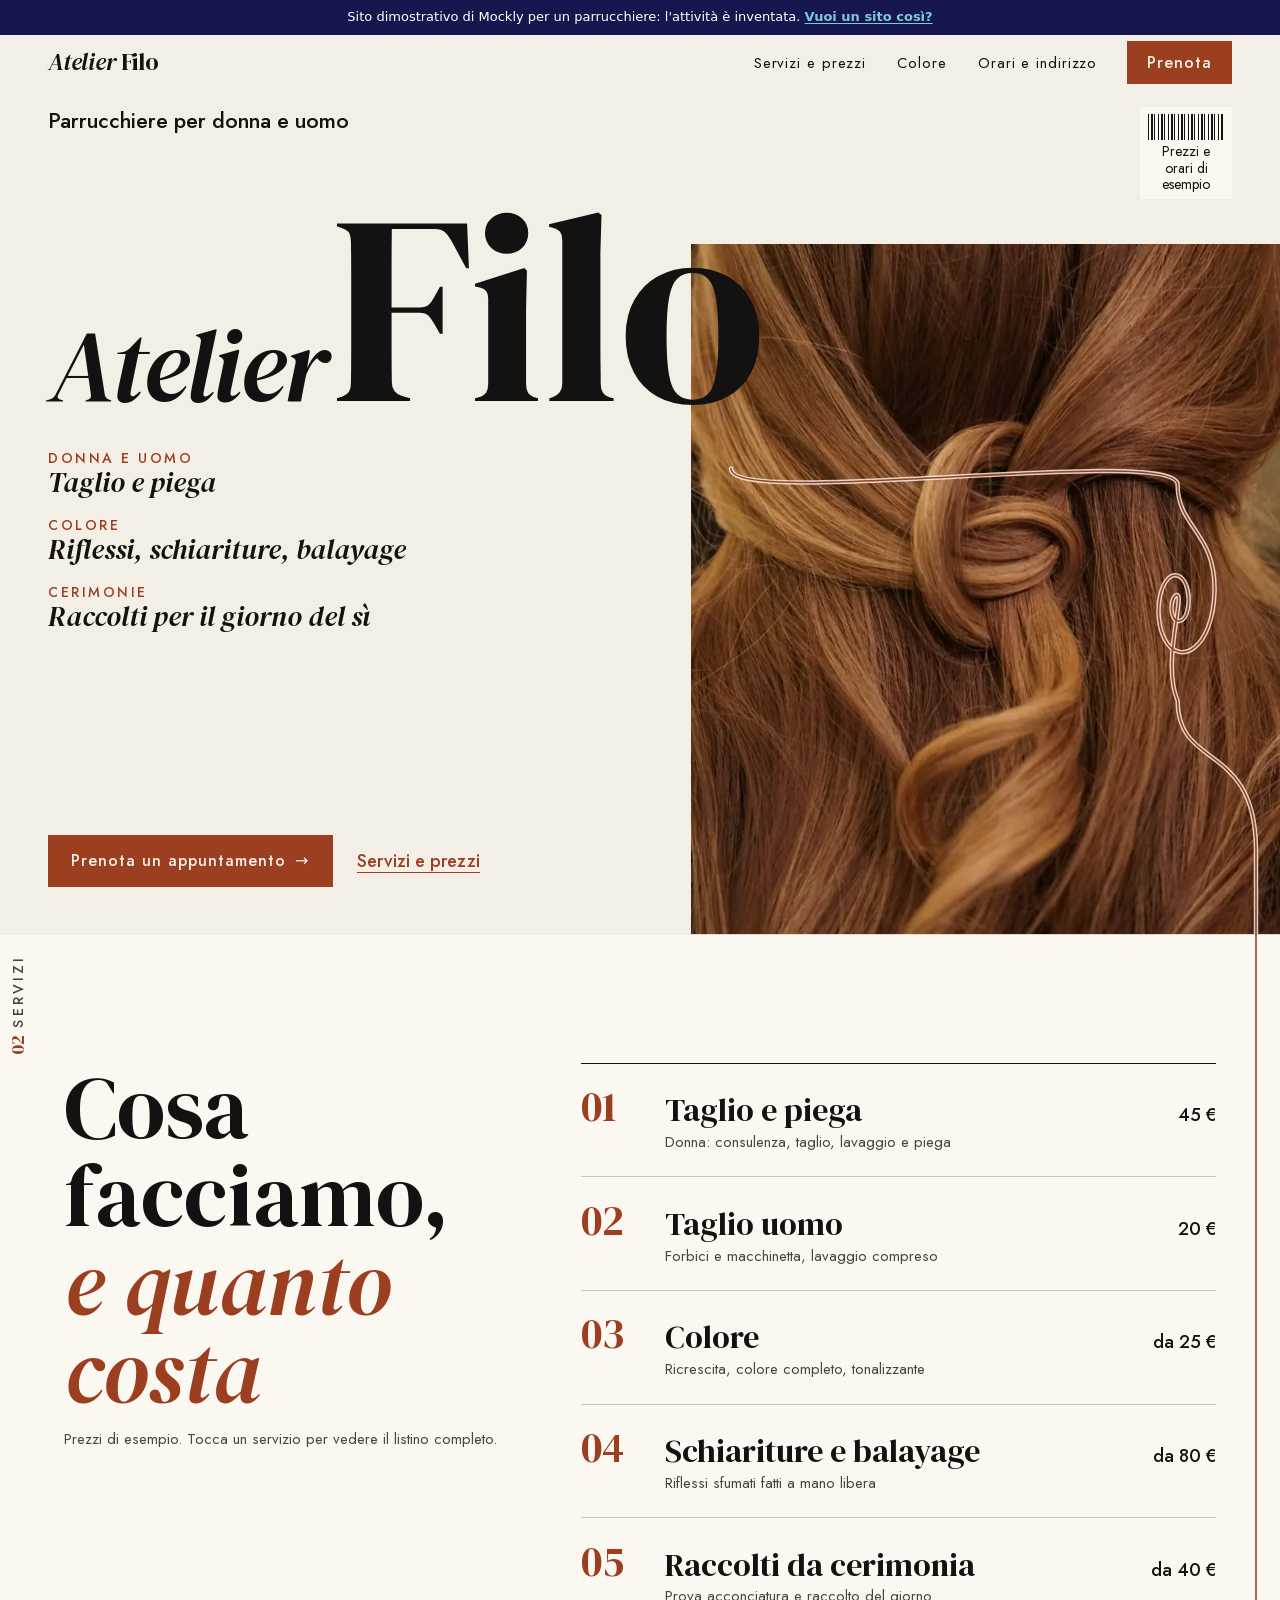
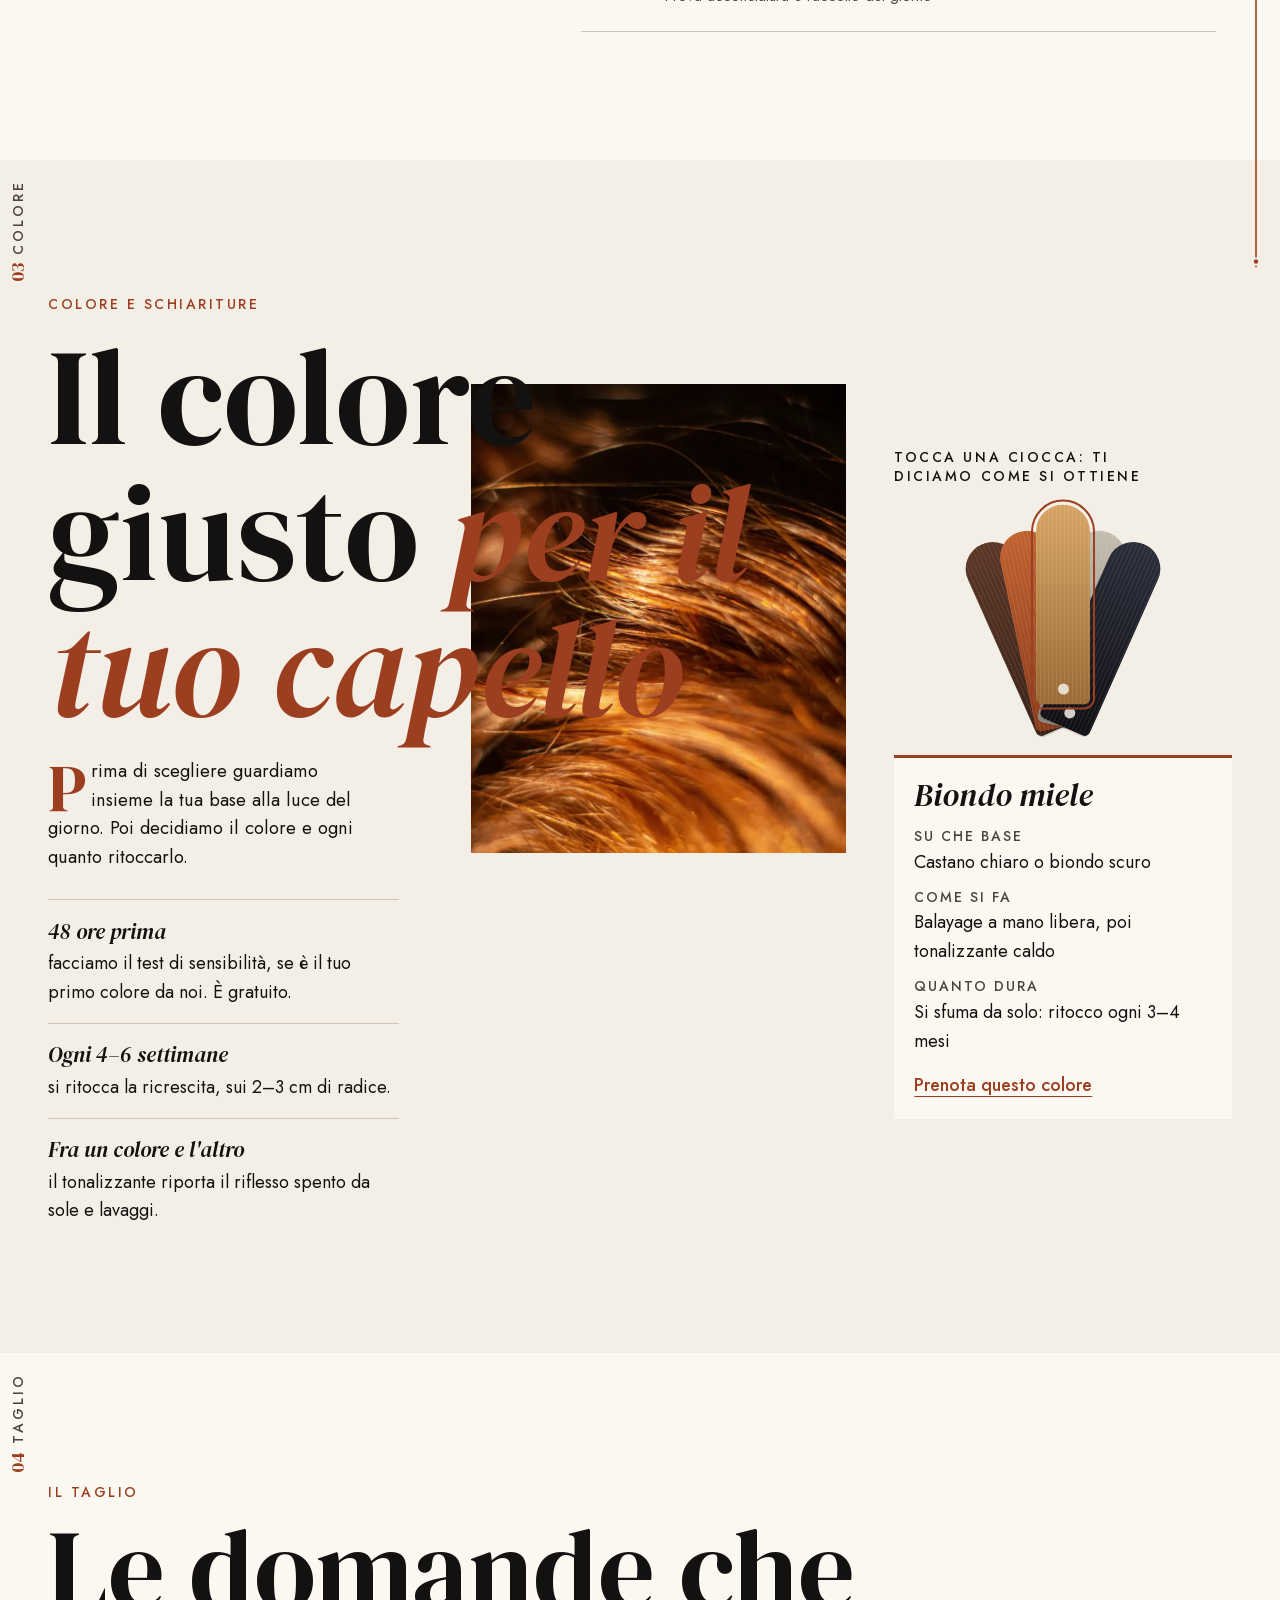
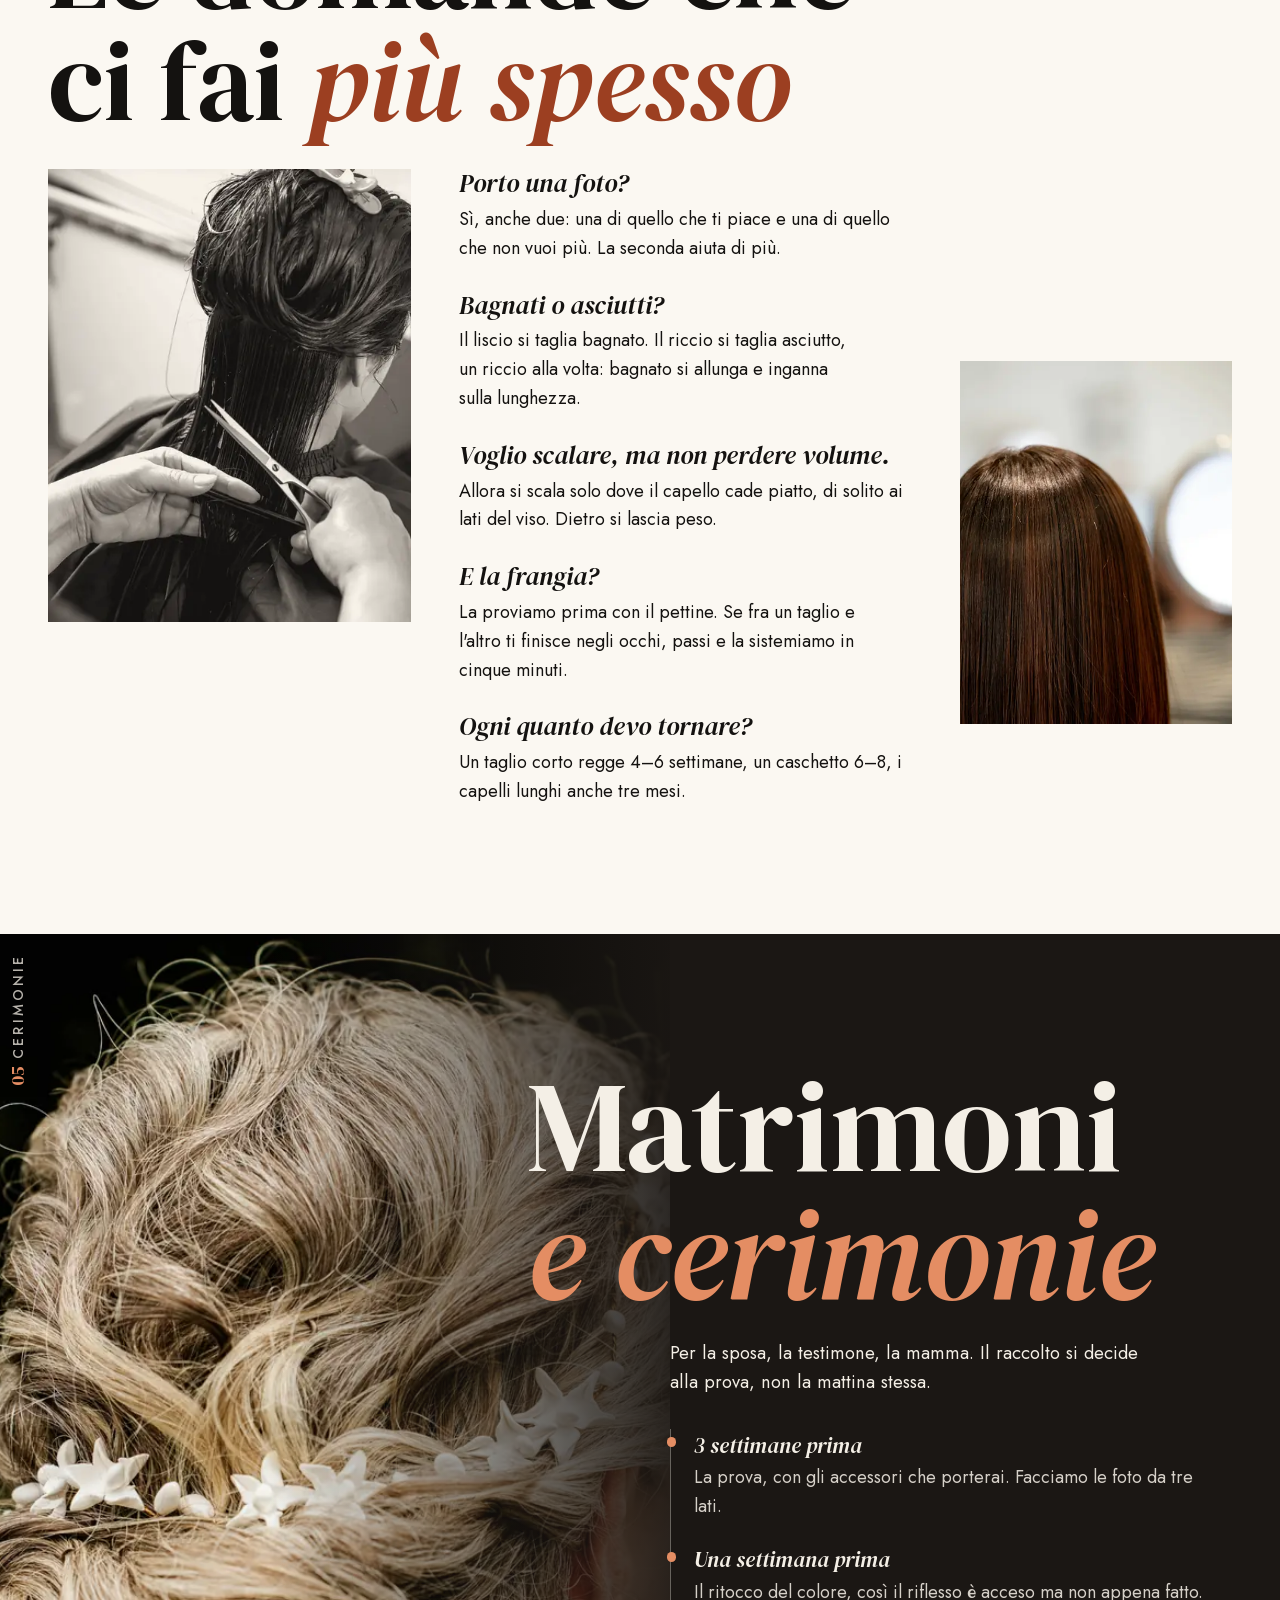
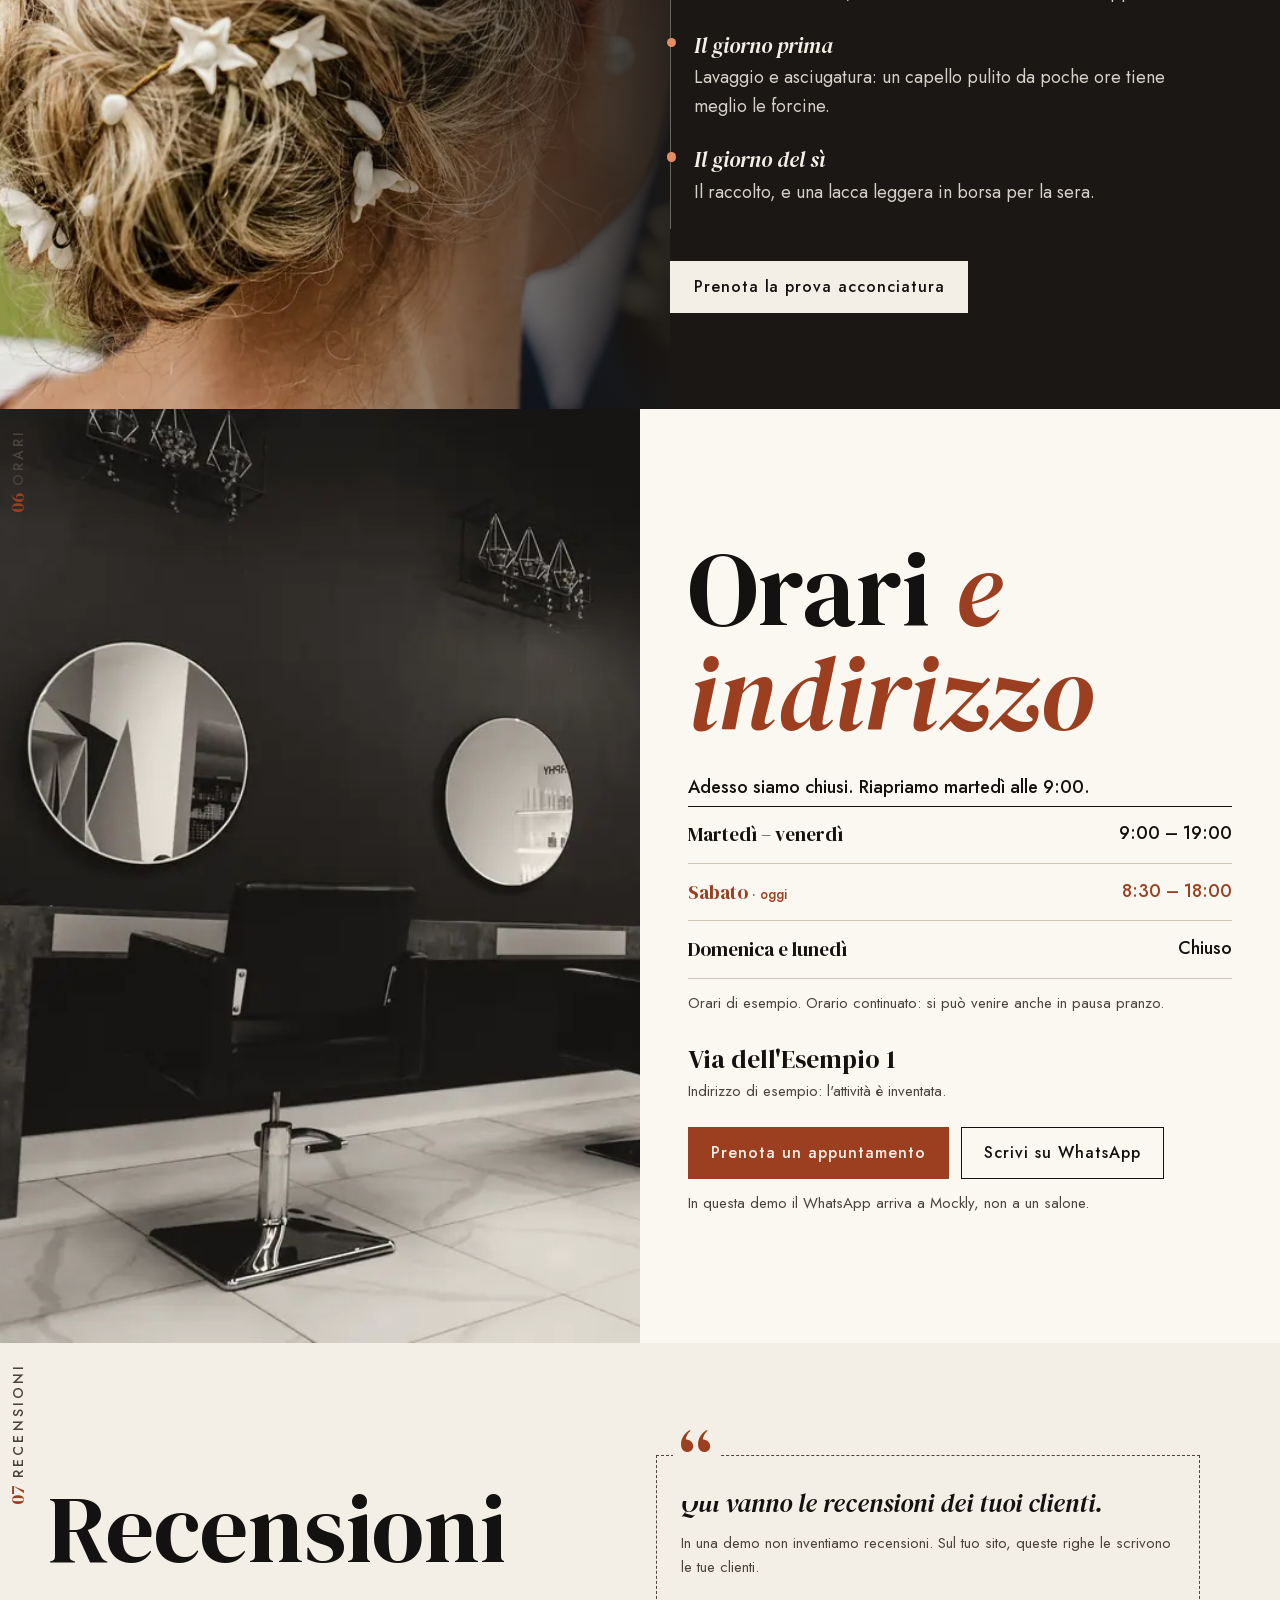
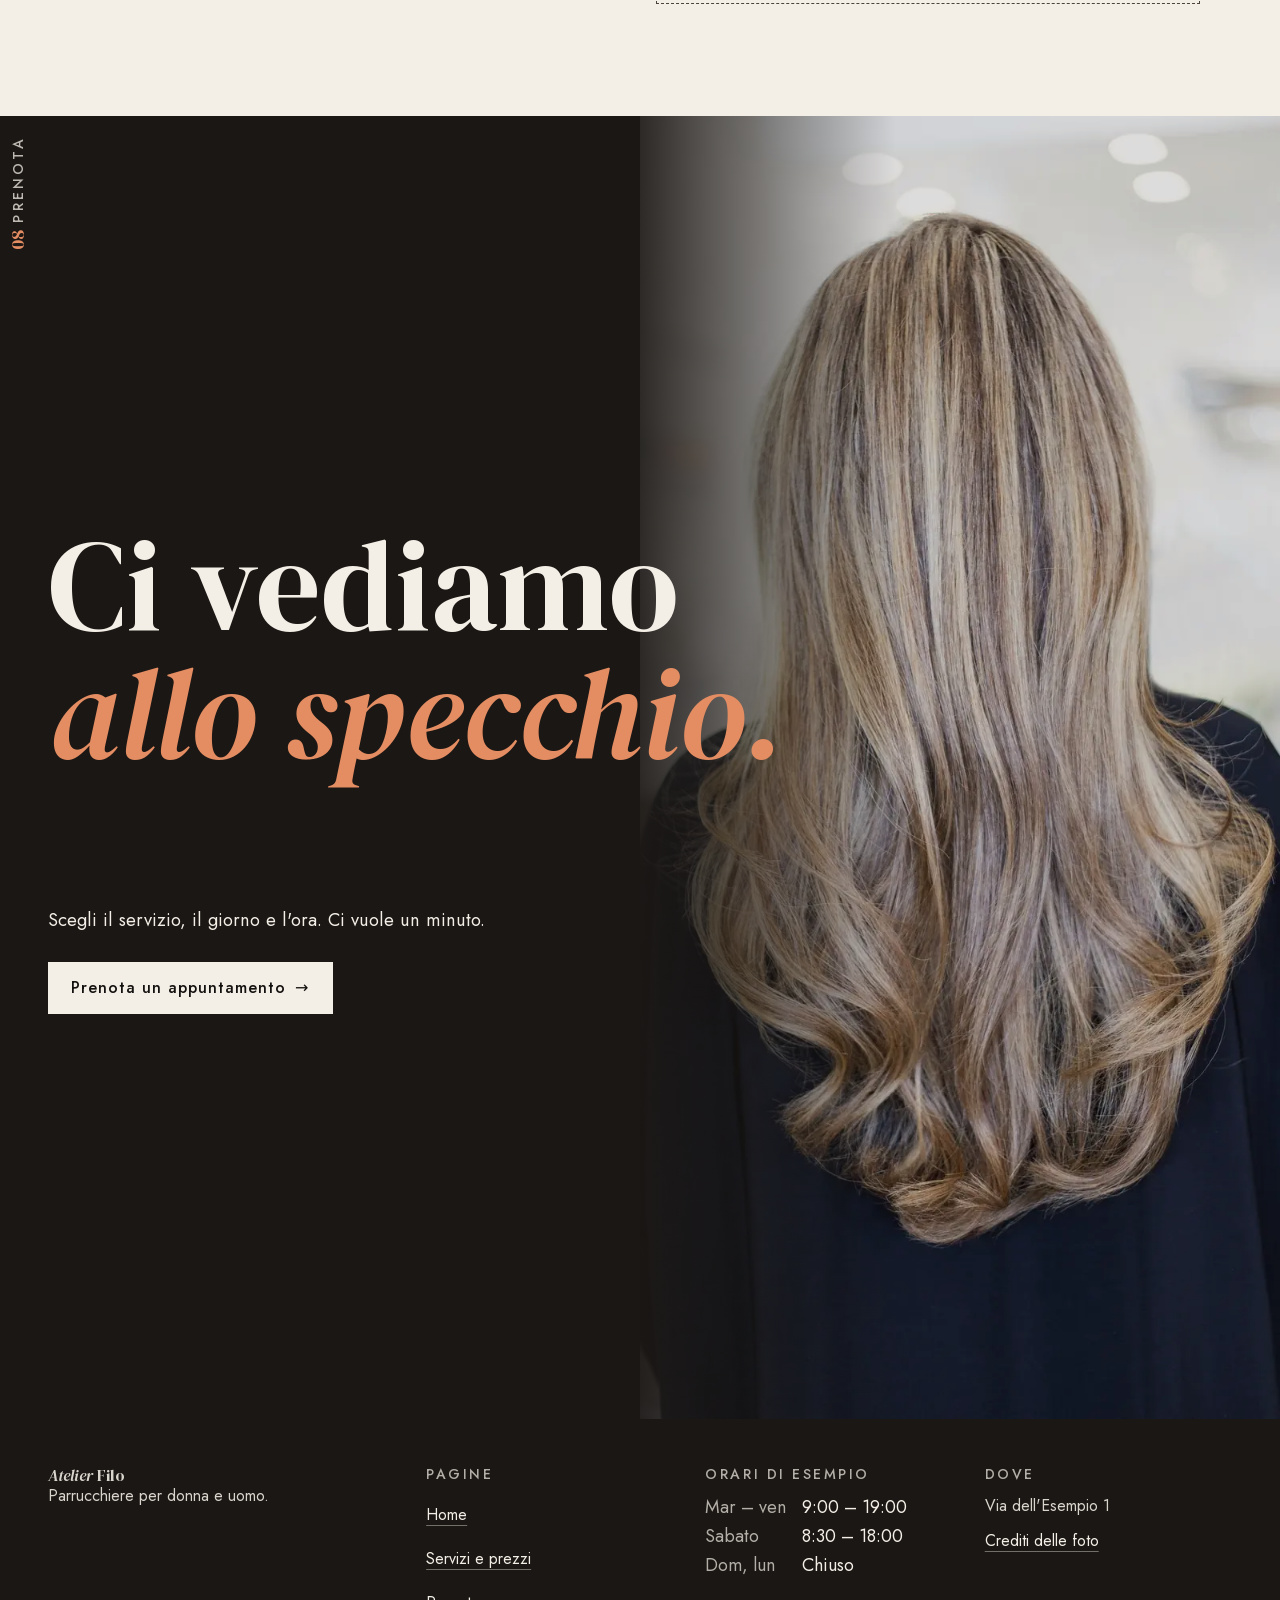
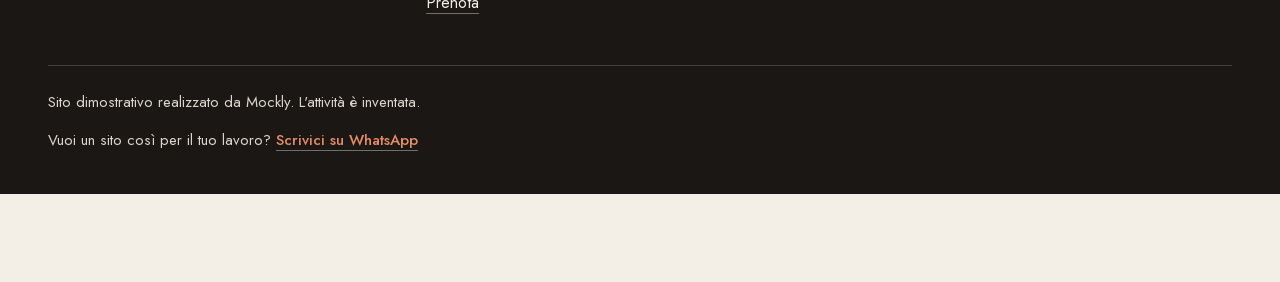
==== commit 686f024c: "Striscia 'Sito dimostrativo di Mockly' in cima a ogni pagina Co-Authored-By: Claude Opus 5.5 <norepl" ====
--- a/index.html
+++ b/index.html
@@ -27,6 +27,10 @@
   <script>document.documentElement.classList.add('js')</script>
 </head>
 <body class="page-home has-dock">
+<!-- Striscia Mockly: dice che questo è un sito dimostrativo -->
+<div class="mockly-demo-bar" role="note"><p>Sito dimostrativo di Mockly per un parrucchiere: l'attività è inventata. <a href="https://mockly.it/">Vuoi un sito così?</a></p></div>
+<script>(function(){var b=document.currentScript.previousElementSibling,h=[];function pad(){var c=getComputedStyle(document.body),t=parseFloat(c.paddingTop)||0;b.style.margin="-"+t+"px -"+(parseFloat(c.paddingRight)||0)+"px "+t+"px -"+(parseFloat(c.paddingLeft)||0)+"px";}function find(){pad();h=[].filter.call(document.body.querySelectorAll("*"),function(e){if(e===b||b.contains(e))return false;if(e.hasAttribute("data-mockly-bar"))return true;var s=getComputedStyle(e);if(s.position!=="fixed"||s.top!=="0px")return false;var r=e.getBoundingClientRect();if(r.height>20&&r.height<innerHeight*.5&&r.width>innerWidth*.5){e.setAttribute("data-mockly-bar","");return true;}return false;});move();}function move(){var t=Math.max(0,b.offsetHeight-scrollY)+"px";h.forEach(function(e){e.style.top=t;});}addEventListener("load",find);addEventListener("resize",find);addEventListener("scroll",move,{passive:true});if(document.readyState!=="loading")find();else document.addEventListener("DOMContentLoaded",find);})();</script>
+<style>.mockly-demo-bar{position:relative;z-index:1;margin:0;padding:8px 16px;background:#16174F;color:#fff;font:500 13px/1.45 system-ui,-apple-system,"Segoe UI",Roboto,sans-serif;text-align:center;letter-spacing:0}.mockly-demo-bar p{margin:0;color:inherit;font:inherit}.mockly-demo-bar a{color:#7FC8D8;font-weight:600;text-decoration:underline;text-underline-offset:2px}.mockly-demo-bar a:focus-visible{outline:2px solid #7FC8D8;outline-offset:2px}</style>
   <a class="skip" href="#contenuto">Vai al contenuto</a>
 
   <header class="mast mast--cover" data-mast>
